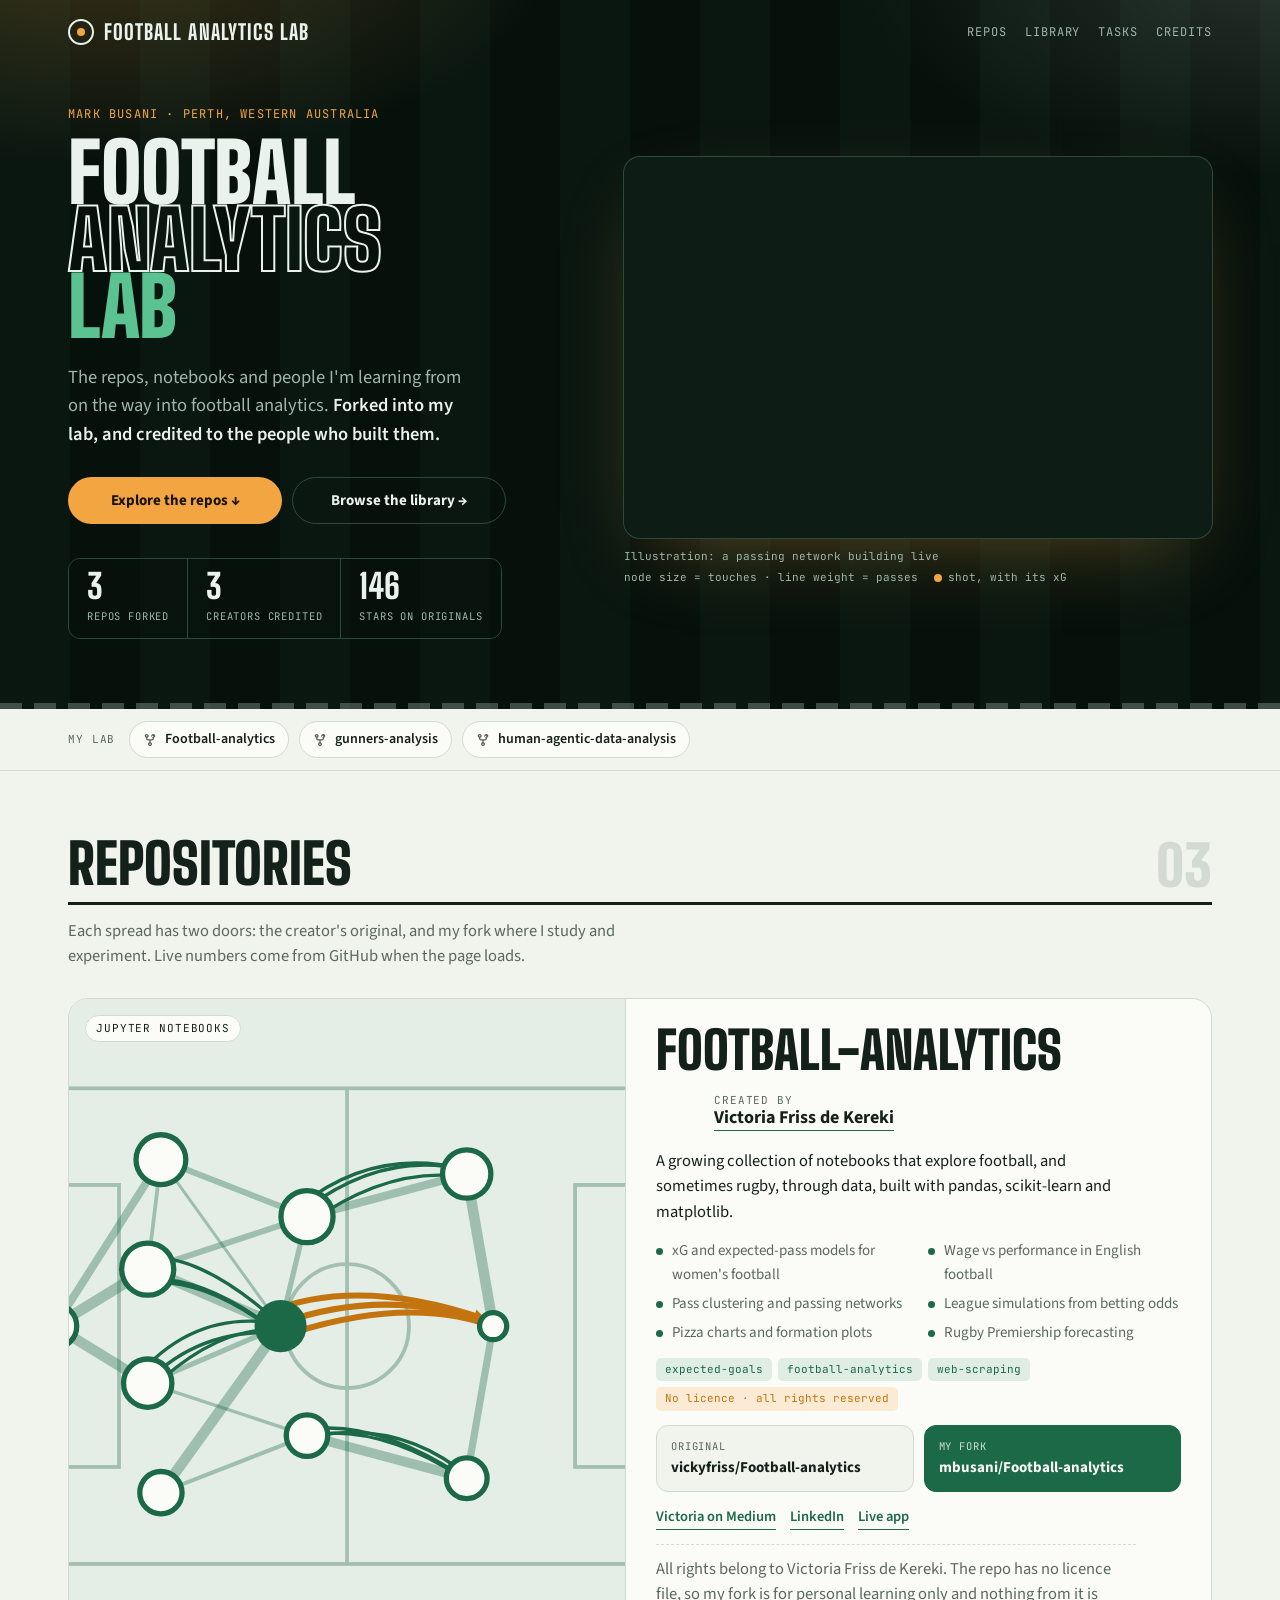
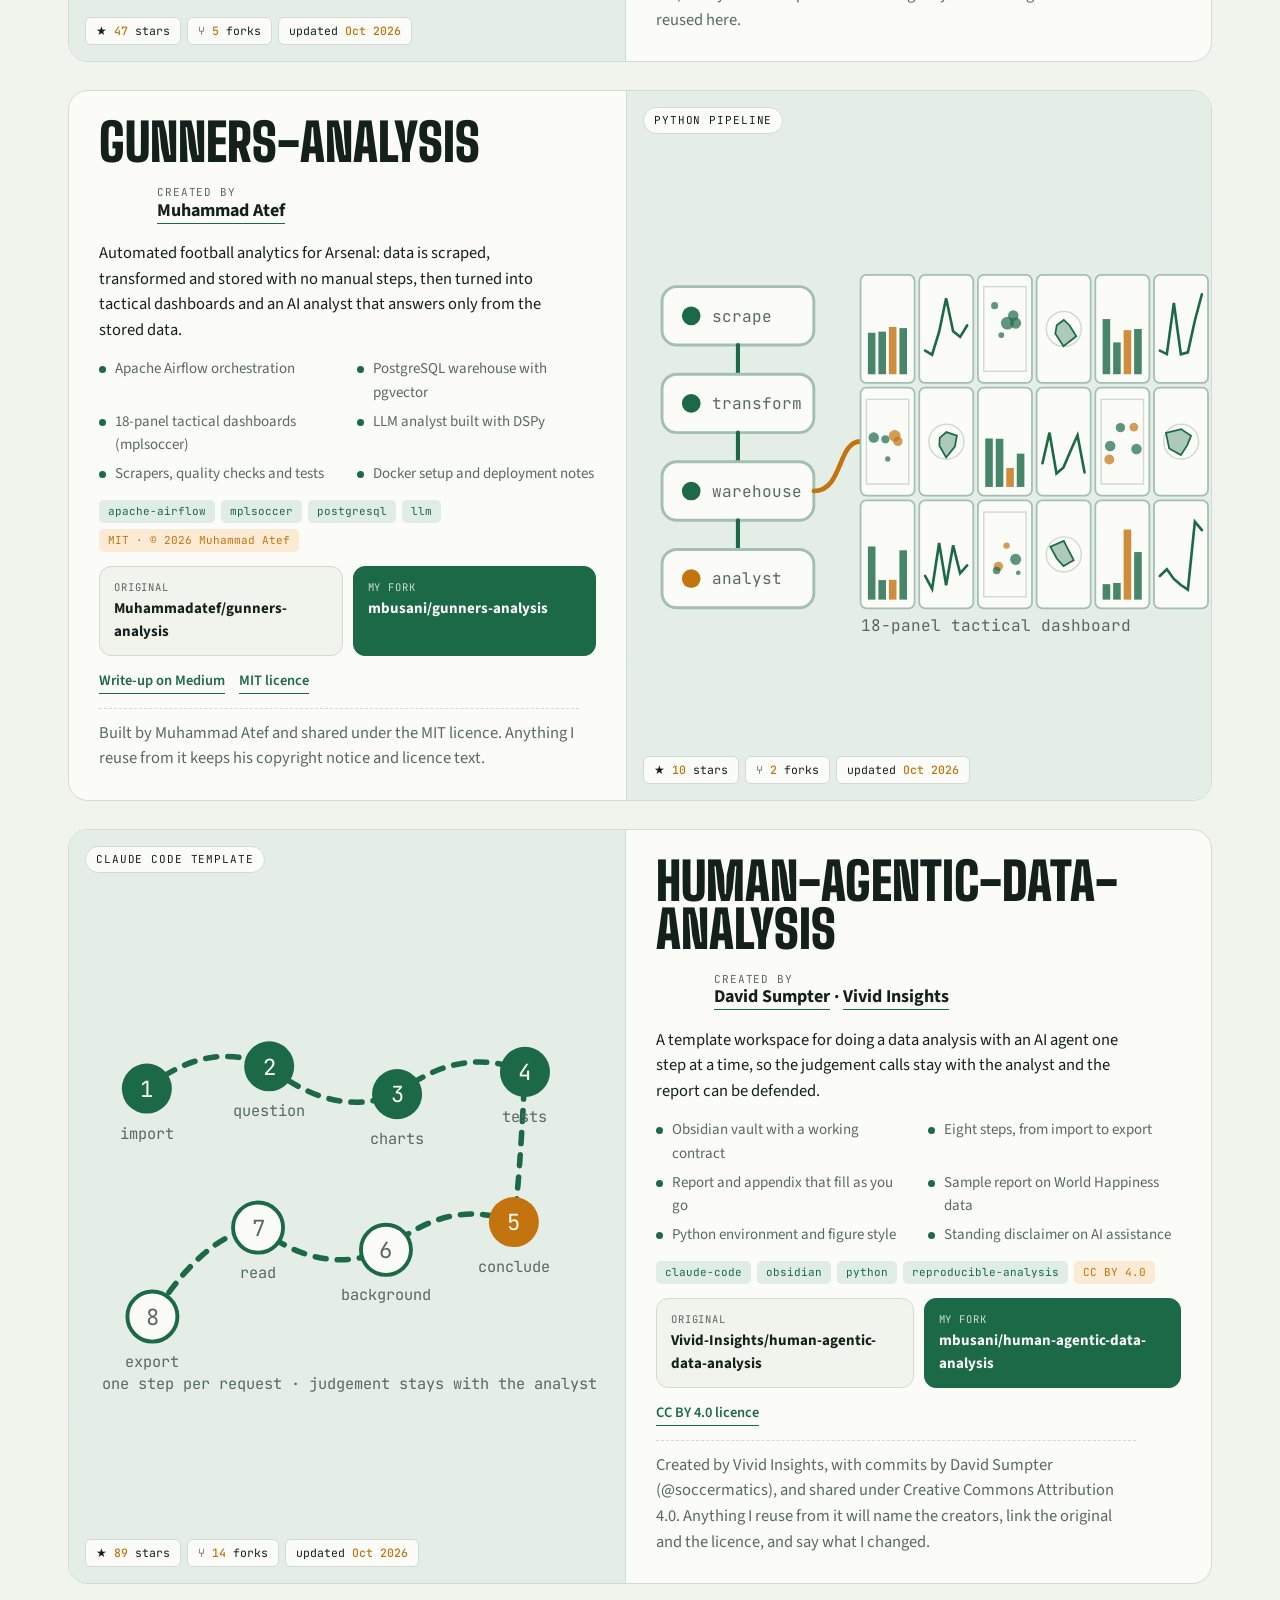
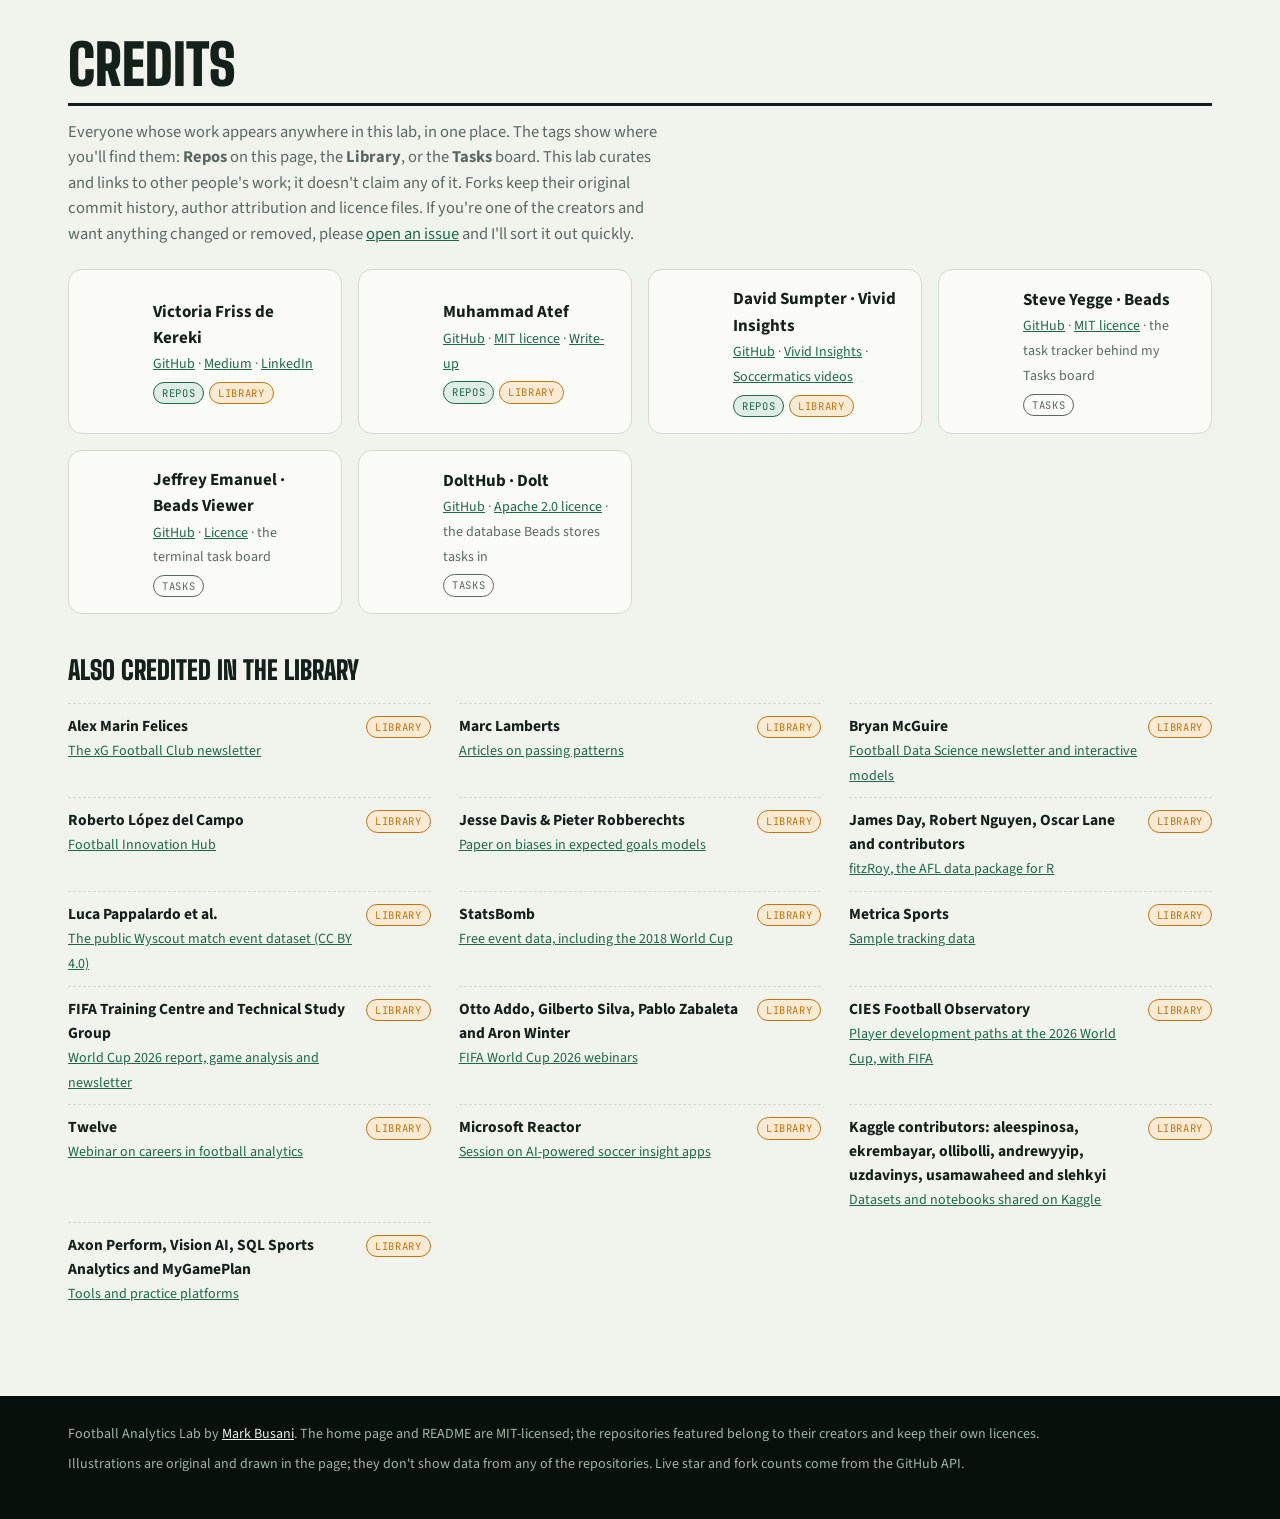
==== index.html @ 60e7c722 "Move all credits to one place on the home page, tagged by section The home page Credits section now " ====
<!doctype html>
<html lang="en">
<head>
<meta charset="utf-8">
<meta name="viewport" content="width=device-width, initial-scale=1, viewport-fit=cover">
<title>Football Analytics Lab</title>
<meta name="description" content="Mark Busani's football analytics lab: the repos, notebooks and people I'm learning from, forked into my lab and credited to their authors.">
<meta property="og:title" content="Football Analytics Lab">
<meta property="og:description" content="The repos, notebooks and people I'm learning from on the way into football analytics, credited to their authors.">
<link rel="preconnect" href="https://fonts.googleapis.com">
<link rel="preconnect" href="https://fonts.gstatic.com" crossorigin>
<link rel="stylesheet" href="https://fonts.googleapis.com/css2?family=Big+Shoulders+Display:wght@600;800;900&family=Source+Sans+3:wght@400;500;600;700&family=JetBrains+Mono:wght@400;500&display=swap">
<style>
/* Layout: a night match. A floodlit hero band holds the live passing network; below it,
   the match programme: a quick-link "dugout" bar to my forks, then one feature spread per repo
   with the creator credited beside two equal doors (original / my fork), live GitHub numbers on each. */
:root{
  --bg:#f1f3ed; --surface:#fbfcf8; --fg:#14201a; --muted:#59695f; --line:#d2dad3;
  --turf:#1c6948; --turf-soft:#e0ede5; --amber:#c4740f; --amber-soft:#fbebd4;
  --pitch:#e4eee6; --pline:#a3bfaf;
  /* hero band is always a night match, in both themes */
  --night:#07110c; --night-2:#0d1d15; --chalk:#e9f2ec; --chalk-dim:#9fb6a8; --flood:#f2a541; --grass:#5bc391; --nline:#2c4a3b;
  --display:"Big Shoulders Display","Arial Narrow","Roboto Condensed",Impact,sans-serif;
  --body:"Source Sans 3","Segoe UI",system-ui,sans-serif;
  --mono:"JetBrains Mono",ui-monospace,Menlo,Consolas,monospace;
  color-scheme:light;
}
@media (prefers-color-scheme: dark){:root{
  --bg:#0c130f; --surface:#131c17; --fg:#e2eae4; --muted:#93a399; --line:#25312a;
  --turf:#5bc391; --turf-soft:#17281e; --amber:#f2a541; --amber-soft:#30251a;
  --pitch:#11201a; --pline:#2f4b3d; color-scheme:dark}}
*{box-sizing:border-box}
html,body{margin:0}
html{scroll-behavior:smooth}
body{background:var(--bg);color:var(--fg);font-family:var(--body);font-size:16px;line-height:1.55}
.wrap{max-width:1180px;margin:0 auto;padding-left:max(18px,env(safe-area-inset-left,0px));padding-right:max(18px,env(safe-area-inset-right,0px))}
a{color:var(--turf)}
:focus-visible{outline:2px solid var(--amber);outline-offset:3px}
.eyebrow{font-family:var(--mono);font-size:12px;letter-spacing:.1em;text-transform:uppercase}

/* ---------- Night hero ---------- */
.hero{position:relative;background:var(--night);color:var(--chalk);overflow:hidden;padding-top:env(safe-area-inset-top,0px)}
.hero::before{content:"";position:absolute;inset:0;pointer-events:none;
  background:
    radial-gradient(60% 55% at 8% -10%, rgba(242,165,65,.22), transparent 60%),
    radial-gradient(55% 50% at 100% -5%, rgba(233,242,236,.14), transparent 60%),
    repeating-linear-gradient(90deg, rgba(91,195,145,.035) 0 70px, transparent 70px 140px);}
nav.top{position:relative;z-index:2}
nav.top .wrap{display:flex;align-items:center;gap:18px;padding-block:16px;flex-wrap:wrap}
.brand{display:flex;align-items:center;gap:10px;font-family:var(--display);font-weight:800;font-size:21px;letter-spacing:.05em;text-transform:uppercase;color:var(--chalk);text-decoration:none}
.brand i{width:26px;height:26px;border-radius:50%;border:2px solid var(--chalk);position:relative;display:inline-block}
.brand i::after{content:"";position:absolute;inset:7px;border-radius:50%;background:var(--flood)}
nav.top .sp{flex:1}
nav.top a.lnk{font-family:var(--mono);font-size:12px;color:var(--chalk-dim);text-decoration:none;text-transform:uppercase;letter-spacing:.08em}
nav.top a.lnk:hover{color:var(--chalk)}
.hero-grid{position:relative;z-index:1;display:grid;grid-template-columns:minmax(0,1fr) minmax(0,1.15fr);gap:44px;align-items:center;padding-block:40px 64px}
.hero .eyebrow{color:var(--flood)}
h1{font-family:var(--display);font-weight:900;font-size:clamp(48px,6.4vw,96px);line-height:.82;margin:16px 0 22px;text-transform:uppercase;letter-spacing:-.005em}
h1 .l2{display:block;-webkit-text-stroke:2px var(--chalk);color:transparent}
h1 .l3{display:block;color:var(--grass)}
.lede{max-width:46ch;color:var(--chalk-dim);margin:0;font-size:18.5px}
.lede b{color:var(--chalk);font-weight:600}
.lede{display:grid}.lede>span{grid-area:1/1}.lede .sizer{visibility:hidden}
.cta a{width:214px;justify-content:center}
.cta{display:flex;flex-wrap:wrap;gap:10px;margin-top:28px}
.cta a{display:inline-flex;align-items:center;gap:8px;font-weight:700;font-size:15px;padding:11px 18px;border-radius:999px;text-decoration:none}
.cta .go{background:var(--flood);color:#1a1205}
.cta .go:hover{filter:brightness(1.08)}
.cta .gh{border:1.5px solid var(--nline);color:var(--chalk)}
.cta .gh:hover{border-color:var(--chalk)}
.scoreboard{display:flex;gap:0;margin-top:34px;border:1px solid var(--nline);border-radius:12px;overflow:hidden;width:fit-content;max-width:100%}
.scoreboard div{padding:10px 18px;border-right:1px solid var(--nline);background:rgba(7,17,12,.6)}
.scoreboard div:last-child{border-right:0}
.scoreboard b{display:block;font-family:var(--display);font-weight:800;font-size:34px;line-height:1;color:var(--chalk);font-variant-numeric:tabular-nums}
.scoreboard span{font-family:var(--mono);font-size:10.5px;text-transform:uppercase;letter-spacing:.08em;color:var(--chalk-dim)}
figure.net{margin:0;min-width:0;position:relative}
figure.net canvas{display:block;width:100%;aspect-ratio:105/68;border-radius:16px;background:var(--night-2);box-shadow:0 0 0 1px var(--nline),0 30px 80px -30px rgba(242,165,65,.35)}
figure.net figcaption{font-family:var(--mono);font-size:11px;color:var(--chalk-dim);margin-top:10px;display:flex;flex-wrap:wrap;gap:4px 16px}
figure.net figcaption i{display:inline-block;width:8px;height:8px;border-radius:50%;background:var(--flood);margin-right:6px;vertical-align:middle}
.touchline{height:6px;background:repeating-linear-gradient(90deg,var(--chalk) 0 22px,transparent 22px 34px);opacity:.25}

/* ---------- Dugout: quick links to my forks ---------- */
.dugout{position:sticky;top:0;z-index:5;background:var(--bg);border-bottom:1px solid var(--line)}
.dugout .wrap{display:flex;align-items:center;gap:10px;padding-block:12px;overflow-x:auto;scrollbar-width:thin}
.dugout .lbl{font-family:var(--mono);font-size:11px;text-transform:uppercase;letter-spacing:.08em;color:var(--muted);flex:none;margin-right:4px}
.dugout a{flex:none;display:inline-flex;align-items:center;gap:8px;padding:7px 13px;border:1px solid var(--line);border-radius:999px;background:var(--surface);color:var(--fg);text-decoration:none;font-weight:600;font-size:14px}
.dugout a:hover{border-color:var(--turf)}
.dugout a svg{width:14px;height:14px;fill:currentColor;opacity:.7}

/* ---------- Sections ---------- */
main .wrap{padding-block:12px 80px}
section{margin-top:56px}
.sec-head{display:flex;align-items:flex-end;gap:16px;padding-bottom:12px;border-bottom:3px solid var(--fg)}
.sec-head h2{font-family:var(--display);font-weight:900;font-size:clamp(36px,5vw,56px);line-height:.9;text-transform:uppercase;margin:0}
.sec-head .count{margin-left:auto;font-family:var(--display);font-weight:900;font-size:56px;line-height:.85;color:var(--line)}
.sec-note{color:var(--muted);margin:14px 0 0;max-width:74ch;font-size:16.5px}

/* ---------- Repo spreads ---------- */
.spread{display:grid;grid-template-columns:minmax(0,1fr) minmax(0,1.05fr);margin-top:28px;background:var(--surface);border:1px solid var(--line);border-radius:20px;overflow:hidden;transition:transform .3s ease, box-shadow .3s ease}
.spread:hover{transform:translateY(-3px);box-shadow:0 24px 50px -30px rgba(20,32,26,.45)}
.spread.flip .art{order:2;border-right:0;border-left:1px solid var(--line)}
.art{position:relative;background:var(--pitch);border-right:1px solid var(--line);min-height:380px;overflow:hidden}
.art svg{position:absolute;left:0;right:0;top:44px;bottom:52px;width:100%;height:calc(100% - 96px)}
.art .kicker{position:absolute;left:16px;top:16px;font-family:var(--mono);font-size:11px;text-transform:uppercase;letter-spacing:.08em;background:var(--surface);border:1px solid var(--line);padding:4px 10px;border-radius:999px}
.art .live{position:absolute;left:16px;right:16px;bottom:16px;display:flex;flex-wrap:wrap;gap:6px}
.art .live span{font-family:var(--mono);font-size:11.5px;background:var(--surface);border:1px solid var(--line);padding:4px 10px;border-radius:6px;font-variant-numeric:tabular-nums}
.art .live b{color:var(--amber);font-weight:500}
.copy{padding:28px 30px 28px;display:flex;flex-direction:column;gap:14px;min-width:0}
.copy h3{font-family:var(--display);font-weight:900;font-size:clamp(34px,4.4vw,52px);line-height:.92;text-transform:uppercase;margin:0;overflow-wrap:anywhere}
.credit{display:flex;align-items:center;gap:12px}
.credit img{width:46px;height:46px;border-radius:50%;border:2px solid var(--turf);background:var(--pitch);flex:none}
.credit .who{line-height:1.25;min-width:0}
.credit .who small{display:block;font-family:var(--mono);font-size:11px;text-transform:uppercase;letter-spacing:.08em;color:var(--muted)}
.credit .who b{font-size:18px}
.credit .who a{color:var(--fg);text-decoration:none;border-bottom:1.5px solid var(--turf)}
.copy p{margin:0;max-width:60ch;font-size:16.5px}
.inside{margin:0;padding:0;list-style:none;display:grid;grid-template-columns:repeat(auto-fill,minmax(210px,1fr));gap:6px 18px;font-size:15px;color:var(--muted)}
.inside li{padding-left:16px;position:relative}
.inside li::before{content:"";position:absolute;left:0;top:.6em;width:7px;height:7px;border-radius:50%;background:var(--turf)}
.tags{display:flex;flex-wrap:wrap;gap:6px}
.tag{font-family:var(--mono);font-size:11px;padding:3px 9px;border-radius:5px;background:var(--turf-soft);color:var(--turf)}
.tag.lic{background:var(--amber-soft);color:var(--amber)}
.doors{display:grid;grid-template-columns:1fr 1fr;gap:10px;margin-top:auto}
.door{display:flex;flex-direction:column;gap:2px;padding:12px 14px;border-radius:12px;border:1.5px solid var(--line);text-decoration:none;color:var(--fg);background:var(--bg);min-width:0}
.door small{font-family:var(--mono);font-size:10.5px;text-transform:uppercase;letter-spacing:.08em;color:var(--muted)}
.door b{font-size:15px;overflow-wrap:anywhere}
.door:hover{border-color:var(--turf)}
.door.mine{background:var(--turf);border-color:var(--turf);color:var(--surface)}
.door.mine small{color:var(--surface);opacity:.8}
.door.mine:hover{filter:brightness(1.07)}
.more{display:flex;flex-wrap:wrap;gap:14px;font-size:14.5px;font-weight:600}
.more a{text-decoration:none;border-bottom:1.5px solid currentColor}
.fine{font-size:13.5px;color:var(--muted);border-top:1px dashed var(--line);padding-top:12px;margin:0}

/* ---------- Credits + next ---------- */
.people{display:grid;grid-template-columns:repeat(auto-fit,minmax(260px,1fr));gap:16px;margin-top:22px}
.person{display:flex;gap:14px;align-items:center;padding:16px 18px;border:1px solid var(--line);border-radius:14px;background:var(--surface)}
.person img{width:52px;height:52px;border-radius:50%;background:var(--pitch);flex:none}
.person b{display:block;font-size:17px}
.person span{font-size:14px;color:var(--muted)}
.stags{display:flex;flex-wrap:wrap;gap:5px;margin-top:6px}
.stag{font-family:var(--mono);font-size:10.5px;text-transform:uppercase;letter-spacing:.06em;padding:2px 8px;border-radius:999px;border:1px solid var(--turf);color:var(--turf);text-decoration:none;background:var(--turf-soft)}
.stag.lib{border-color:var(--amber);color:var(--amber);background:var(--amber-soft)}
.stag.tsk{border-color:var(--muted);color:var(--muted);background:transparent}
.stag:hover{filter:brightness(1.1)}
.sub-h{font-family:var(--display);font-weight:900;font-size:26px;text-transform:uppercase;margin:36px 0 4px}
.clist{list-style:none;margin:12px 0 0;padding:0;display:grid;grid-template-columns:repeat(auto-fill,minmax(330px,1fr));gap:0 28px}
.clist li{display:flex;align-items:baseline;gap:10px;padding:10px 0;border-top:1px dashed var(--line);min-width:0}
.clist .who{flex:1;min-width:0}
.clist b{display:block;font-size:15.5px}
.clist span{font-size:14px;color:var(--muted)}
.clist .stag{flex:none}
.next{display:grid;grid-template-columns:repeat(auto-fit,minmax(240px,1fr));gap:16px;margin-top:22px}
.next div{border:1.5px dashed var(--line);border-radius:14px;padding:18px 20px}
.next b{font-family:var(--display);font-weight:900;font-size:26px;text-transform:uppercase;display:block;margin-bottom:4px}
.next span{color:var(--muted);font-size:15.5px}
footer{background:var(--night);color:var(--chalk-dim);font-size:14px}
footer .wrap{padding-block:28px calc(44px + env(safe-area-inset-bottom,0px));display:flex;flex-direction:column;gap:8px}
footer a{color:var(--chalk)}

/* ---------- illustration classes ---------- */
.pf{fill:var(--pitch)} .pl{fill:none;stroke:var(--pline);stroke-width:1}
.mk{fill:var(--turf)} .hi{fill:var(--amber)} .sf{fill:var(--surface)} .ln{fill:none;stroke:var(--line)}
.ed{fill:none;stroke:var(--turf);stroke-linecap:round} .eh{fill:none;stroke:var(--amber);stroke-linecap:round}
.nd{fill:var(--surface);stroke:var(--turf);stroke-width:1.4} .tx{fill:var(--muted);font-family:var(--mono);font-size:5.5px}

@media (max-width:900px){
  .hero-grid{grid-template-columns:1fr;gap:30px;padding-block:24px 44px}
  .spread,.spread.flip{grid-template-columns:1fr}
  .spread.flip .art{order:0;border-left:0}
  .art{min-height:250px;border-right:0;border-bottom:1px solid var(--line)}
  .spread.flip .art{border-bottom:1px solid var(--line)}
}
@media (max-width:480px){.doors{grid-template-columns:1fr}.copy{padding:22px 18px}.scoreboard div{padding:8px 12px}.scoreboard b{font-size:28px}h1 .l2{-webkit-text-stroke:1.5px var(--chalk)}}
@media (prefers-reduced-motion:reduce){html{scroll-behavior:auto}.spread{transition:none}.spread:hover{transform:none}}
</style>
</head>
<body>

<header class="hero">
  <nav class="top"><div class="wrap">
    <a class="brand" href="./"><i aria-hidden="true"></i>Football Analytics Lab</a><span class="sp"></span>
    <a class="lnk" href="#repos">Repos</a>
    <a class="lnk" href="library/">Library</a>
    <a class="lnk" href="tasks/">Tasks</a>
    <a class="lnk" href="#credits">Credits</a>
  </div></nav>
  <div class="wrap hero-grid">
    <div>
      <div class="eyebrow">Mark Busani · Perth, Western Australia</div>
      <h1>Football<span class="l2">Analytics</span><span class="l3">Lab</span></h1>
      <p class="lede"><span>The repos, notebooks and people I'm learning from on the way into football analytics. <b>Forked into my lab, and credited to the people who built them.</b></span><span class="sizer" aria-hidden="true">The reports, papers and tools I'm learning from on the way into football analytics. <b>Shelved in one place, and credited to the people who made them.</b></span><span class="sizer" aria-hidden="true">The jobs I'm working through on the way into football analytics. <b>Tracked with Beads, and read live from my lab on GitHub.</b></span></p>
      <div class="cta">
        <a class="go" href="#repos">Explore the repos ↓</a>
        <a class="gh" href="library/">Browse the library →</a>
      </div>
      <div class="scoreboard" aria-label="Lab at a glance">
        <div><b>3</b><span>repos forked</span></div>
        <div><b>3</b><span>creators credited</span></div>
        <div><b id="stars-total">146</b><span>stars on originals</span></div>
      </div>
    </div>
    <figure class="net">
      <canvas id="hero" role="img" aria-label="Animated illustration of a passing network building on a football pitch at night"></canvas>
      <figcaption><span>Illustration: a passing network building live</span><span>node size = touches · line weight = passes</span><span><i></i>shot, with its xG</span></figcaption>
    </figure>
  </div>
  <div class="touchline" aria-hidden="true"></div>
</header>

<nav class="dugout" aria-label="My forks"><div class="wrap">
  <span class="lbl">My lab</span>
  <a href="https://github.com/mbusani/Football-analytics"><svg viewBox="0 0 16 16" aria-hidden="true"><path d="M5 3.25a.75.75 0 1 1-1.5 0 .75.75 0 0 1 1.5 0Zm0 2.122a2.25 2.25 0 1 0-1.5 0v.878A2.25 2.25 0 0 0 5.75 8.5h1.5v2.128a2.251 2.251 0 1 0 1.5 0V8.5h1.5a2.25 2.25 0 0 0 2.25-2.25v-.878a2.25 2.25 0 1 0-1.5 0v.878a.75.75 0 0 1-.75.75h-4.5A.75.75 0 0 1 5 6.25v-.878Zm3.75 7.378a.75.75 0 1 1-1.5 0 .75.75 0 0 1 1.5 0Zm3-8.75a.75.75 0 1 1-1.5 0 .75.75 0 0 1 1.5 0Z"/></svg>Football-analytics</a>
  <a href="https://github.com/mbusani/gunners-analysis"><svg viewBox="0 0 16 16" aria-hidden="true"><path d="M5 3.25a.75.75 0 1 1-1.5 0 .75.75 0 0 1 1.5 0Zm0 2.122a2.25 2.25 0 1 0-1.5 0v.878A2.25 2.25 0 0 0 5.75 8.5h1.5v2.128a2.251 2.251 0 1 0 1.5 0V8.5h1.5a2.25 2.25 0 0 0 2.25-2.25v-.878a2.25 2.25 0 1 0-1.5 0v.878a.75.75 0 0 1-.75.75h-4.5A.75.75 0 0 1 5 6.25v-.878Zm3.75 7.378a.75.75 0 1 1-1.5 0 .75.75 0 0 1 1.5 0Zm3-8.75a.75.75 0 1 1-1.5 0 .75.75 0 0 1 1.5 0Z"/></svg>gunners-analysis</a>
  <a href="https://github.com/mbusani/human-agentic-data-analysis"><svg viewBox="0 0 16 16" aria-hidden="true"><path d="M5 3.25a.75.75 0 1 1-1.5 0 .75.75 0 0 1 1.5 0Zm0 2.122a2.25 2.25 0 1 0-1.5 0v.878A2.25 2.25 0 0 0 5.75 8.5h1.5v2.128a2.251 2.251 0 1 0 1.5 0V8.5h1.5a2.25 2.25 0 0 0 2.25-2.25v-.878a2.25 2.25 0 1 0-1.5 0v.878a.75.75 0 0 1-.75.75h-4.5A.75.75 0 0 1 5 6.25v-.878Zm3.75 7.378a.75.75 0 1 1-1.5 0 .75.75 0 0 1 1.5 0Zm3-8.75a.75.75 0 1 1-1.5 0 .75.75 0 0 1 1.5 0Z"/></svg>human-agentic-data-analysis</a>
</div></nav>

<main><div class="wrap">
  <section id="repos">
    <div class="sec-head"><h2>Repositories</h2><span class="count">03</span></div>
    <p class="sec-note">Each spread has two doors: the creator's original, and my fork where I study and experiment. Live numbers come from GitHub when the page loads.</p>

    <article class="spread" data-orig="vickyfriss/Football-analytics" data-fork="mbusani/Football-analytics">
      <div class="art"><svg id="art-vf" viewBox="0 0 200 150" preserveAspectRatio="xMidYMid slice" role="img" aria-label="Illustration of a passing network with clustered passes"></svg>
        <span class="kicker">Jupyter notebooks</span>
        <div class="live"><span>★ <b data-k="stars">47</b> stars</span><span>⑂ <b data-k="forks">5</b> forks</span><span>updated <b data-k="updated">Oct 2026</b></span></div>
      </div>
      <div class="copy">
        <h3>Football-analytics</h3>
        <div class="credit"><img src="https://avatars.githubusercontent.com/vickyfriss?size=96" alt="" loading="lazy" onerror="this.style.visibility='hidden'"><div class="who"><small>Created by</small><b><a href="https://github.com/vickyfriss">Victoria Friss de Kereki</a></b></div></div>
        <p>A growing collection of notebooks that explore football, and sometimes rugby, through data, built with pandas, scikit-learn and matplotlib.</p>
        <ul class="inside">
          <li>xG and expected-pass models for women's football</li>
          <li>Wage vs performance in English football</li>
          <li>Pass clustering and passing networks</li>
          <li>League simulations from betting odds</li>
          <li>Pizza charts and formation plots</li>
          <li>Rugby Premiership forecasting</li>
        </ul>
        <div class="tags"><span class="tag">expected-goals</span><span class="tag">football-analytics</span><span class="tag">web-scraping</span><span class="tag lic">No licence · all rights reserved</span></div>
        <div class="doors">
          <a class="door" href="https://github.com/vickyfriss/Football-analytics"><small>Original</small><b>vickyfriss/Football-analytics</b></a>
          <a class="door mine" href="https://github.com/mbusani/Football-analytics"><small>My fork</small><b>mbusani/Football-analytics</b></a>
        </div>
        <div class="more"><a href="https://medium.com/@vickyfrissdekereki">Victoria on Medium</a><a href="https://www.linkedin.com/in/victoria-friss-de-kereki/">LinkedIn</a><a href="https://football-league-simulator.streamlit.app/">Live app</a></div>
        <p class="fine">All rights belong to Victoria Friss de Kereki. The repo has no licence file, so my fork is for personal learning only and nothing from it is reused here.</p>
      </div>
    </article>

    <article class="spread flip" data-orig="Muhammadatef/gunners-analysis" data-fork="mbusani/gunners-analysis">
      <div class="art"><svg id="art-ga" viewBox="0 0 200 150" preserveAspectRatio="xMidYMid meet" role="img" aria-label="Illustration of a pipeline feeding an 18-panel dashboard"></svg>
        <span class="kicker">Python pipeline</span>
        <div class="live"><span>★ <b data-k="stars">10</b> stars</span><span>⑂ <b data-k="forks">2</b> forks</span><span>updated <b data-k="updated">Oct 2026</b></span></div>
      </div>
      <div class="copy">
        <h3>gunners-analysis</h3>
        <div class="credit"><img src="https://avatars.githubusercontent.com/Muhammadatef?size=96" alt="" loading="lazy" onerror="this.style.visibility='hidden'"><div class="who"><small>Created by</small><b><a href="https://github.com/Muhammadatef">Muhammad Atef</a></b></div></div>
        <p>Automated football analytics for Arsenal: data is scraped, transformed and stored with no manual steps, then turned into tactical dashboards and an AI analyst that answers only from the stored data.</p>
        <ul class="inside">
          <li>Apache Airflow orchestration</li>
          <li>PostgreSQL warehouse with pgvector</li>
          <li>18-panel tactical dashboards (mplsoccer)</li>
          <li>LLM analyst built with DSPy</li>
          <li>Scrapers, quality checks and tests</li>
          <li>Docker setup and deployment notes</li>
        </ul>
        <div class="tags"><span class="tag">apache-airflow</span><span class="tag">mplsoccer</span><span class="tag">postgresql</span><span class="tag">llm</span><span class="tag lic">MIT · © 2026 Muhammad Atef</span></div>
        <div class="doors">
          <a class="door" href="https://github.com/Muhammadatef/gunners-analysis"><small>Original</small><b>Muhammadatef/gunners-analysis</b></a>
          <a class="door mine" href="https://github.com/mbusani/gunners-analysis"><small>My fork</small><b>mbusani/gunners-analysis</b></a>
        </div>
        <div class="more"><a href="https://medium.com/@muhamedfahmy7474/how-i-built-a-football-analytics-platform-that-runs-itself-and-an-ai-analyst-that-cannot-make-up-5a26fa00b93f">Write-up on Medium</a><a href="https://github.com/Muhammadatef/gunners-analysis/blob/main/LICENSE">MIT licence</a></div>
        <p class="fine">Built by Muhammad Atef and shared under the MIT licence. Anything I reuse from it keeps his copyright notice and licence text.</p>
      </div>
    </article>

    <article class="spread" data-orig="Vivid-Insights/human-agentic-data-analysis" data-fork="mbusani/human-agentic-data-analysis">
      <div class="art"><svg id="art-ha" viewBox="0 0 200 150" preserveAspectRatio="xMidYMid meet" role="img" aria-label="Illustration of an eight-step analysis path"></svg>
        <span class="kicker">Claude Code template</span>
        <div class="live"><span>★ <b data-k="stars">89</b> stars</span><span>⑂ <b data-k="forks">14</b> forks</span><span>updated <b data-k="updated">Oct 2026</b></span></div>
      </div>
      <div class="copy">
        <h3>human-agentic-data-analysis</h3>
        <div class="credit"><img src="https://avatars.githubusercontent.com/soccermatics?size=96" alt="" loading="lazy" onerror="this.style.visibility='hidden'"><div class="who"><small>Created by</small><b><a href="https://github.com/soccermatics">David Sumpter</a> · <a href="https://github.com/Vivid-Insights">Vivid Insights</a></b></div></div>
        <p>A template workspace for doing a data analysis with an AI agent one step at a time, so the judgement calls stay with the analyst and the report can be defended.</p>
        <ul class="inside">
          <li>Obsidian vault with a working contract</li>
          <li>Eight steps, from import to export</li>
          <li>Report and appendix that fill as you go</li>
          <li>Sample report on World Happiness data</li>
          <li>Python environment and figure style</li>
          <li>Standing disclaimer on AI assistance</li>
        </ul>
        <div class="tags"><span class="tag">claude-code</span><span class="tag">obsidian</span><span class="tag">python</span><span class="tag">reproducible-analysis</span><span class="tag lic">CC BY 4.0</span></div>
        <div class="doors">
          <a class="door" href="https://github.com/Vivid-Insights/human-agentic-data-analysis"><small>Original</small><b>Vivid-Insights/human-agentic-data-analysis</b></a>
          <a class="door mine" href="https://github.com/mbusani/human-agentic-data-analysis"><small>My fork</small><b>mbusani/human-agentic-data-analysis</b></a>
        </div>
        <div class="more"><a href="https://creativecommons.org/licenses/by/4.0/">CC BY 4.0 licence</a></div>
        <p class="fine">Created by Vivid Insights, with commits by David Sumpter (@soccermatics), and shared under Creative Commons Attribution 4.0. Anything I reuse from it will name the creators, link the original and the licence, and say what I changed.</p>
      </div>
    </article>
  </section>

  <section id="credits">
    <div class="sec-head"><h2>Credits</h2></div>
    <p class="sec-note">Everyone whose work appears anywhere in this lab, in one place. The tags show where you'll find them: <b>Repos</b> on this page, the <b>Library</b>, or the <b>Tasks</b> board. This lab curates and links to other people's work; it doesn't claim any of it. Forks keep their original commit history, author attribution and licence files. If you're one of the creators and want anything changed or removed, please <a href="https://github.com/mbusani/football-analytics-lab/issues">open an issue</a> and I'll sort it out quickly.</p>
    <div class="people">
      <div class="person"><img src="https://avatars.githubusercontent.com/vickyfriss?size=104" alt="" loading="lazy" onerror="this.style.visibility='hidden'"><div><b>Victoria Friss de Kereki</b><span><a href="https://github.com/vickyfriss">GitHub</a> · <a href="https://medium.com/@vickyfrissdekereki">Medium</a> · <a href="https://www.linkedin.com/in/victoria-friss-de-kereki/">LinkedIn</a></span><div class="stags"><a class="stag" href="#repos">Repos</a><a class="stag lib" href="library/">Library</a></div></div></div>
      <div class="person"><img src="https://avatars.githubusercontent.com/Muhammadatef?size=104" alt="" loading="lazy" onerror="this.style.visibility='hidden'"><div><b>Muhammad Atef</b><span><a href="https://github.com/Muhammadatef">GitHub</a> · <a href="https://github.com/Muhammadatef/gunners-analysis/blob/main/LICENSE">MIT licence</a> · <a href="https://medium.com/@muhamedfahmy7474/how-i-built-a-football-analytics-platform-that-runs-itself-and-an-ai-analyst-that-cannot-make-up-5a26fa00b93f">Write-up</a></span><div class="stags"><a class="stag" href="#repos">Repos</a><a class="stag lib" href="library/">Library</a></div></div></div>
      <div class="person"><img src="https://avatars.githubusercontent.com/soccermatics?size=104" alt="" loading="lazy" onerror="this.style.visibility='hidden'"><div><b>David Sumpter · Vivid Insights</b><span><a href="https://github.com/soccermatics">GitHub</a> · <a href="https://github.com/Vivid-Insights">Vivid Insights</a> · <a href="https://www.youtube.com/playlist?list=PL1l4FWuN4OlHwrnVJDoKutg6VCcPhdJiq">Soccermatics videos</a></span><div class="stags"><a class="stag" href="#repos">Repos</a><a class="stag lib" href="library/">Library</a></div></div></div>
      <div class="person"><img src="https://avatars.githubusercontent.com/steveyegge?size=104" alt="" loading="lazy" onerror="this.style.visibility='hidden'"><div><b>Steve Yegge · Beads</b><span><a href="https://github.com/steveyegge/beads">GitHub</a> · <a href="https://github.com/steveyegge/beads/blob/main/LICENSE">MIT licence</a> · the task tracker behind my Tasks board</span><div class="stags"><a class="stag tsk" href="tasks/">Tasks</a></div></div></div>
      <div class="person"><img src="https://avatars.githubusercontent.com/Dicklesworthstone?size=104" alt="" loading="lazy" onerror="this.style.visibility='hidden'"><div><b>Jeffrey Emanuel · Beads Viewer</b><span><a href="https://github.com/Dicklesworthstone/beads_viewer">GitHub</a> · <a href="https://github.com/Dicklesworthstone/beads_viewer/blob/main/LICENSE">Licence</a> · the terminal task board</span><div class="stags"><a class="stag tsk" href="tasks/">Tasks</a></div></div></div>
      <div class="person"><img src="https://avatars.githubusercontent.com/dolthub?size=104" alt="" loading="lazy" onerror="this.style.visibility='hidden'"><div><b>DoltHub · Dolt</b><span><a href="https://github.com/dolthub/dolt">GitHub</a> · <a href="https://github.com/dolthub/dolt/blob/main/LICENSE">Apache 2.0 licence</a> · the database Beads stores tasks in</span><div class="stags"><a class="stag tsk" href="tasks/">Tasks</a></div></div></div>
    </div>
    <h3 class="sub-h">Also credited in the library</h3>
    <ul class="clist">
      <li><div class="who"><b>Alex Marin Felices</b><span><a href="https://thexgfootballclub.substack.com">The xG Football Club newsletter</a></span></div><a class="stag lib" href="library/">Library</a></li>
      <li><div class="who"><b>Marc Lamberts</b><span><a href="https://medium.com/@marclamberts">Articles on passing patterns</a></span></div><a class="stag lib" href="library/">Library</a></li>
      <li><div class="who"><b>Bryan McGuire</b><span><a href="https://www.footballdatascience.co.uk">Football Data Science newsletter and interactive models</a></span></div><a class="stag lib" href="library/">Library</a></li>
      <li><div class="who"><b>Roberto López del Campo</b><span><a href="https://footballinnovationhub.com">Football Innovation Hub</a></span></div><a class="stag lib" href="library/">Library</a></li>
      <li><div class="who"><b>Jesse Davis & Pieter Robberechts</b><span><a href="https://arxiv.org/abs/2401.09940">Paper on biases in expected goals models</a></span></div><a class="stag lib" href="library/">Library</a></li>
      <li><div class="who"><b>James Day, Robert Nguyen, Oscar Lane and contributors</b><span><a href="https://jimmyday12.github.io/fitzRoy/">fitzRoy, the AFL data package for R</a></span></div><a class="stag lib" href="library/">Library</a></li>
      <li><div class="who"><b>Luca Pappalardo et al.</b><span><a href="https://pmc.ncbi.nlm.nih.gov/articles/PMC6817871">The public Wyscout match event dataset (CC BY 4.0)</a></span></div><a class="stag lib" href="library/">Library</a></li>
      <li><div class="who"><b>StatsBomb</b><span><a href="https://www.hudl.com/en_gb/products/statsbomb">Free event data, including the 2018 World Cup</a></span></div><a class="stag lib" href="library/">Library</a></li>
      <li><div class="who"><b>Metrica Sports</b><span><a href="https://www.kaggle.com/datasets/ekrembayar/metrica-sports-football-tracking-data">Sample tracking data</a></span></div><a class="stag lib" href="library/">Library</a></li>
      <li><div class="who"><b>FIFA Training Centre and Technical Study Group</b><span><a href="https://www.fifatrainingcentre.com/en/">World Cup 2026 report, game analysis and newsletter</a></span></div><a class="stag lib" href="library/">Library</a></li>
      <li><div class="who"><b>Otto Addo, Gilberto Silva, Pablo Zabaleta and Aron Winter</b><span><a href="https://www.fifatrainingcentre.com/en/fwc26-silva-addo-webinar.php">FIFA World Cup 2026 webinars</a></span></div><a class="stag lib" href="library/">Library</a></li>
      <li><div class="who"><b>CIES Football Observatory</b><span><a href="https://www.fifatrainingcentre.com/en/environment/resources/high-performance/the-development-paths-of-players-at-the-fifa-world-cup-2026.php">Player development paths at the 2026 World Cup, with FIFA</a></span></div><a class="stag lib" href="library/">Library</a></li>
      <li><div class="who"><b>Twelve</b><span><a href="https://twelve.football/webinar/starting-or-advancing-your-career-in-football-data">Webinar on careers in football analytics</a></span></div><a class="stag lib" href="library/">Library</a></li>
      <li><div class="who"><b>Microsoft Reactor</b><span><a href="https://www.youtube.com/watch?v=EQ187ohgCbo">Session on AI-powered soccer insight apps</a></span></div><a class="stag lib" href="library/">Library</a></li>
      <li><div class="who"><b>Kaggle contributors: aleespinosa, ekrembayar, ollibolli, andrewyyip, uzdavinys, usamawaheed and slehkyi</b><span><a href="https://www.kaggle.com/datasets?search=football">Datasets and notebooks shared on Kaggle</a></span></div><a class="stag lib" href="library/">Library</a></li>
      <li><div class="who"><b>Axon Perform, Vision AI, SQL Sports Analytics and MyGamePlan</b><span><a href="library/">Tools and practice platforms</a></span></div><a class="stag lib" href="library/">Library</a></li>
    </ul>
  </section>
</div></main>

<footer><div class="wrap">
  <span>Football Analytics Lab by <a href="https://github.com/mbusani">Mark Busani</a>. The home page and README are MIT-licensed; the repositories featured belong to their creators and keep their own licences.</span>
  <span>Illustrations are original and drawn in the page; they don't show data from any of the repositories. Live star and fork counts come from the GitHub API.</span>
</div></footer>

<script>
/* ---------- live GitHub numbers (falls back to the values in the page) ---------- */
(async function live(){
  const fmt=d=>new Date(d).toLocaleDateString("en-AU",{month:"short",year:"numeric"});
  let total=0, ok=0;
  for(const el of document.querySelectorAll(".spread")){
    try{
      const r=await fetch("https://api.github.com/repos/"+el.dataset.orig,{headers:{Accept:"application/vnd.github+json"}});
      if(!r.ok) continue;
      const j=await r.json();
      el.querySelector('[data-k="stars"]').textContent=j.stargazers_count;
      el.querySelector('[data-k="forks"]').textContent=j.forks_count;
      el.querySelector('[data-k="updated"]').textContent=fmt(j.pushed_at);
      total+=j.stargazers_count; ok++;
    }catch(e){}
  }
  if(ok===3) document.getElementById("stars-total").textContent=total;
})();

/* ---------- spread illustrations (original, schematic) ---------- */
const r1=n=>Math.round(n*10)/10;
function rng(seed){let a=seed>>>0;return()=>{a=a+0x6D2B79F5|0;let t=Math.imul(a^a>>>15,1|a);t=t+Math.imul(t^t>>>7,61|t)^t;return((t^t>>>14)>>>0)/4294967296}}
const F433=[[.06,.5],[.22,.15],[.2,.38],[.2,.62],[.22,.85],[.44,.27],[.4,.5],[.44,.73],[.68,.18],[.72,.5],[.68,.82]];
function pitch(W,H,m){const cx=W/2,cy=H/2,w=W-2*m,h=H-2*m,bd=w*.157,bh=h*.593,sd=w*.052,sh=h*.27;
  return `<rect class="pf" width="${W}" height="${H}"/><g class="pl"><rect x="${m}" y="${m}" width="${w}" height="${h}"/><line x1="${cx}" y1="${m}" x2="${cx}" y2="${H-m}"/><circle cx="${cx}" cy="${cy}" r="${r1(h*.13)}"/><rect x="${m}" y="${r1(cy-bh/2)}" width="${r1(bd)}" height="${r1(bh)}"/><rect x="${r1(W-m-bd)}" y="${r1(cy-bh/2)}" width="${r1(bd)}" height="${r1(bh)}"/><rect x="${m}" y="${r1(cy-sh/2)}" width="${r1(sd)}" height="${r1(sh)}"/><rect x="${r1(W-m-sd)}" y="${r1(cy-sh/2)}" width="${r1(sd)}" height="${r1(sh)}"/></g>`}
function arrow(x1,y1,qx,qy,x2,y2,cls,w){const a=Math.atan2(y2-qy,x2-qx),s=3.6;const p1=[x2-s*Math.cos(a-.5),y2-s*Math.sin(a-.5)],p2=[x2-s*Math.cos(a+.5),y2-s*Math.sin(a+.5)];
  return `<path class="${cls}" stroke-width="${w}" d="M${r1(x1)} ${r1(y1)} Q${r1(qx)} ${r1(qy)} ${r1(x2)} ${r1(y2)}"/><polygon class="${cls==="eh"?"hi":"mk"}" points="${r1(x2)},${r1(y2)} ${r1(p1[0])},${r1(p1[1])} ${r1(p2[0])},${r1(p2[1])}"/>`}
(function vf(){const W=200,H=150,m=12,R=rng(7);const P=F433.map(([u,v])=>[r1(m+u*(W-2*m)),r1(m+v*(H-2*m))]);let s=pitch(W,H,m);
  // pass clusters as fanned arrows
  [[6,9,"eh"],[5,8,"ed"],[7,10,"ed"],[2,6,"ed"],[3,6,"ed"]].forEach(([a,b,c],i)=>{for(let k=0;k<3;k++){const ox=(R()-.5)*8,oy=(R()-.5)*8;const [x1,y1]=P[a],[x2,y2]=P[b];s+=arrow(x1+ox,y1+oy,(x1+x2)/2+ox*2,(y1+y2)/2-10+oy,x2+ox*.5,y2+oy*.5,c,c==="eh"?1.6:.9)}});
  for(let i=0;i<11;i++)for(let j=i+1;j<11;j++){const d=Math.hypot(F433[i][0]-F433[j][0],(F433[i][1]-F433[j][1])*.66);if(d<.3&&R()<.7){const w=r1(.6+R()*2.4);s+=`<line class="ed" stroke-width="${w}" stroke-opacity=".35" x1="${P[i][0]}" y1="${P[i][1]}" x2="${P[j][0]}" y2="${P[j][1]}"/>`}}
  s+=P.map(([x,y],i)=>`<circle class="${i===6?"mk":"nd"}" cx="${x}" cy="${y}" r="${r1(3.6+R()*3.4)}"/>`).join("");
  document.getElementById("art-vf").innerHTML=s})();
(function ga(){const W=200,H=150;let s=`<rect class="pf" width="${W}" height="${H}"/>`;const R=rng(11);
  const stages=[["scrape",22],["transform",52],["warehouse",82],["analyst",112]];
  stages.forEach(([t,y],i)=>{s+=`<rect class="sf" x="12" y="${y}" width="52" height="20" rx="5" stroke="var(--pline)"/><circle class="${i===3?"hi":"mk"}" cx="22" cy="${y+10}" r="3.2"/><text class="tx" x="29" y="${y+12}">${t}</text>`;if(i<3)s+=`<line class="ed" stroke-width="1.4" x1="38" y1="${y+20}" x2="38" y2="${y+30}"/>`});
  s+=`<path class="eh" stroke-width="1.6" d="M64 92 C 74 92, 72 75, 80 75"/>`;
  // 18-panel dashboard: 6 x 3 mini panels
  const gx=80,gy=18,cw=18.5,ch=37,gap=1.6;
  for(let r=0;r<3;r++)for(let c=0;c<6;c++){const x=gx+c*(cw+gap),y=gy+r*(ch+gap);s+=`<rect class="sf" x="${r1(x)}" y="${r1(y)}" width="${cw}" height="${ch}" rx="2" stroke="var(--pline)" stroke-width=".6"/>`;
    const k=(r*6+c)%4;
    if(k===0){for(let b=0;b<4;b++){const h=4+R()*20;s+=`<rect class="${b===2?"hi":"mk"}" fill-opacity=".8" x="${r1(x+2.5+b*3.6)}" y="${r1(y+ch-3-h)}" width="2.6" height="${r1(h)}"/>`}}
    else if(k===1){let d=`M${r1(x+2)} ${r1(y+ch*.7)}`;for(let p=1;p<=6;p++)d+=` L${r1(x+2+p*2.4)} ${r1(y+6+R()*(ch-12))}`;s+=`<path class="ed" stroke-width=".9" d="${d}"/>`}
    else if(k===2){s+=`<rect class="ln" x="${r1(x+2)}" y="${r1(y+4)}" width="${cw-4}" height="${ch-8}" stroke-width=".5"/>`;for(let p=0;p<5;p++)s+=`<circle class="${R()<.25?"hi":"mk"}" fill-opacity=".7" cx="${r1(x+4+R()*(cw-8))}" cy="${r1(y+6+R()*(ch-12))}" r="${r1(.8+R()*1.6)}"/>`}
    else{const cx=x+cw/2,cy=y+ch/2,rr=6;s+=`<circle class="ln" cx="${r1(cx)}" cy="${r1(cy)}" r="${rr}" stroke-width=".5"/>`;let pts=[];for(let p=0;p<6;p++){const a=p/6*6.283-1.57,v=.35+R()*.65;pts.push(`${r1(cx+Math.cos(a)*rr*v)},${r1(cy+Math.sin(a)*rr*v)}`)}s+=`<polygon class="mk" fill-opacity=".35" stroke="var(--turf)" stroke-width=".6" points="${pts.join(" ")}"/>`}}
  s+=`<text class="tx" x="${gx}" y="140">18-panel tactical dashboard</text>`;
  document.getElementById("art-ga").innerHTML=s})();
(function ha(){const W=200,H=150;let s=`<rect class="pf" width="${W}" height="${H}"/>`;
  const labels=["import","question","charts","tests","conclude","background","read","export"];
  const pts=[[28,34],[72,26],[118,36],[164,28],[160,82],[114,92],[68,84],[30,116]];
  let d=`M${pts[0][0]} ${pts[0][1]}`;for(let i=1;i<pts.length;i++){const [x0,y0]=pts[i-1],[x,y]=pts[i];d+=` Q${(x0+x)/2} ${(y0+y)/2+(i%2?-14:14)} ${x} ${y}`}
  s+=`<path class="ed" stroke-width="2" stroke-dasharray="4 4" d="${d}"/>`;
  pts.forEach(([x,y],i)=>{const done=i<4,cur=i===4;s+=`<circle class="${cur?"hi":done?"mk":"nd"}" cx="${x}" cy="${y}" r="9"/><text x="${x}" y="${y+3}" text-anchor="middle" style="font-family:var(--mono);font-size:8px;fill:${done||cur?"var(--surface)":"var(--muted)"}">${i+1}</text><text class="tx" x="${x}" y="${y+18}" text-anchor="middle">${labels[i]}</text>`});
  s+=`<text class="tx" x="12" y="142">one step per request · judgement stays with the analyst</text>`;
  document.getElementById("art-ha").innerHTML=s})();

/* ---------- hero: passing network that builds itself, at night ---------- */
(function hero(){
  const cv=document.getElementById("hero");if(!cv||!cv.getContext)return;const ctx=cv.getContext("2d");
  const reduce=matchMedia("(prefers-reduced-motion: reduce)").matches;
  const NUM=[1,2,5,4,3,6,8,10,7,9,11];
  const nodes=F433.map(([u,v])=>({u,v,ph:Math.random()*6.28,touch:1}));
  const E=new Map();const key=(a,b)=>a<b?a+"-"+b:b+"-"+a;
  const nbr=nodes.map((n,i)=>nodes.map((m,j)=>j).filter(j=>j!==i&&Math.hypot(nodes[i].u-nodes[j].u,(nodes[i].v-nodes[j].v)*.66)<.32));
  let W=0,H=0,col={},frame=0,from=0,to=6,t=0,shot=null,popup=null;const trail=[];
  function readCols(){const cs=getComputedStyle(document.documentElement);col={bg:cs.getPropertyValue("--night-2").trim(),line:cs.getPropertyValue("--nline").trim(),grass:cs.getPropertyValue("--grass").trim(),flood:cs.getPropertyValue("--flood").trim(),chalk:cs.getPropertyValue("--chalk").trim(),night:cs.getPropertyValue("--night").trim()}}
  function size(){const dpr=Math.min(2,window.devicePixelRatio||1);W=cv.clientWidth;H=cv.clientHeight;if(!W||!H)return;cv.width=Math.round(W*dpr);cv.height=Math.round(H*dpr);ctx.setTransform(dpr,0,0,dpr,0,0)}
  const M=()=>Math.max(12,W*.045);
  function pos(i,time){const n=nodes[i],m=M(),j=reduce?0:1;return[m+n.u*(W-2*m)+Math.sin(time*.0011+n.ph)*2.5*j,m+n.v*(H-2*m)+Math.cos(time*.0009+n.ph)*2.5*j]}
  function nextPass(){from=to;const opts=nbr[from];const fwd=opts.filter(j=>nodes[j].u>=nodes[from].u-.05);const pool=(Math.random()<.7&&fwd.length?fwd:opts);to=pool[Math.floor(Math.random()*pool.length)];t=0}
  function arrive(){nodes[to].touch=Math.min(9,nodes[to].touch+1);const k=key(from,to);E.set(k,Math.min(10,(E.get(k)||0)+1))}
  function drawPitch(){const m=M(),w=W-2*m,h=H-2*m;ctx.fillStyle=col.bg;ctx.fillRect(0,0,W,H);
    for(let s=0;s<10;s++){if(s%2){ctx.fillStyle="rgba(91,195,145,.035)";ctx.fillRect(m+s*w/10,m,w/10,h)}}
    const g=ctx.createRadialGradient(W*.15,-H*.2,0,W*.15,-H*.2,W*.9);g.addColorStop(0,"rgba(242,165,65,.10)");g.addColorStop(1,"rgba(242,165,65,0)");ctx.fillStyle=g;ctx.fillRect(0,0,W,H);
    ctx.strokeStyle=col.line;ctx.lineWidth=1.4;ctx.strokeRect(m,m,w,h);ctx.beginPath();ctx.moveTo(W/2,m);ctx.lineTo(W/2,H-m);ctx.stroke();ctx.beginPath();ctx.arc(W/2,H/2,h*.13,0,7);ctx.stroke();
    const bd=w*.157,bh=h*.593,sd=w*.052,sh=h*.27;[[m,1],[W-m,-1]].forEach(([x,d])=>{ctx.strokeRect(d>0?x:x-bd,H/2-bh/2,bd,bh);ctx.strokeRect(d>0?x:x-sd,H/2-sh/2,sd,sh)})}
  function draw(time){
    if(frame++%60===0)readCols();drawPitch();
    E.forEach((c,k)=>{const [a,b]=k.split("-").map(Number);const p=pos(a,time),q=pos(b,time);ctx.strokeStyle=col.grass;ctx.globalAlpha=.18+c*.06;ctx.lineWidth=.8+c*.6;ctx.beginPath();ctx.moveTo(p[0],p[1]);ctx.lineTo(q[0],q[1]);ctx.stroke()});ctx.globalAlpha=1;
    trail.forEach((p,i)=>{ctx.fillStyle=col.flood;ctx.globalAlpha=(i+1)/trail.length*.55;ctx.beginPath();ctx.arc(p[0],p[1],2.2,0,7);ctx.fill()});ctx.globalAlpha=1;
    nodes.forEach((n,i)=>{const [x,y]=pos(i,time);const r=Math.max(8,Math.min(W,H)*.024)+n.touch*1.15;ctx.fillStyle=col.night;ctx.strokeStyle=col.grass;ctx.lineWidth=2;ctx.beginPath();ctx.arc(x,y,r,0,7);ctx.fill();ctx.stroke();ctx.fillStyle=col.chalk;ctx.font=`500 ${Math.round(r*.9)}px "JetBrains Mono",monospace`;ctx.textAlign="center";ctx.textBaseline="middle";ctx.fillText(NUM[i],x,y+.5)});
    let bx,by;
    if(shot){const p=pos(shot.from,time);const e=Math.min(1,shot.t);bx=p[0]+(shot.gx-p[0])*e;by=p[1]+(shot.gy-p[1])*e}
    else{const p=pos(from,time),q=pos(to,time);const e=t<.5?2*t*t:1-Math.pow(-2*t+2,2)/2;bx=p[0]+(q[0]-p[0])*e;by=p[1]+(q[1]-p[1])*e}
    ctx.shadowColor=col.flood;ctx.shadowBlur=12;ctx.fillStyle=col.flood;ctx.beginPath();ctx.arc(bx,by,5,0,7);ctx.fill();ctx.shadowBlur=0;
    if(popup){ctx.globalAlpha=Math.min(1,popup.life);ctx.fillStyle=col.flood;ctx.font=`900 ${Math.round(H*.085)}px "Big Shoulders Display",Impact,sans-serif`;ctx.textAlign="right";ctx.fillText(popup.text,W-M()-8,M()+H*.08);ctx.globalAlpha=1}
    return[bx,by]}
  if(reduce){const run=()=>{size();if(!W)return;readCols();for(let k=0;k<45;k++){nextPass();arrive()}draw(0)};run();new ResizeObserver(run).observe(cv);return}
  let last=performance.now();
  function step(now){const dt=Math.min(.05,(now-last)/1000);last=now;if(!W){size();requestAnimationFrame(step);return}
    if(shot){shot.t+=dt*1.6;if(shot.t>=1&&!popup){popup={text:`xG ${shot.xg.toFixed(2)}`,life:1.6}}if(popup){popup.life-=dt*.8;if(popup.life<=0){popup=null;shot=null;from=6;to=6;nextPass()}}}
    else{t+=dt/0.75;if(t>=1){arrive();if(to>=8&&Math.random()<.35){const m=M();const gy=H/2+(Math.random()-.5)*(H-2*m)*.16;const d=1-nodes[to].u;shot={from:to,t:0,gx:W-m,gy,xg:Math.max(.03,Math.min(.6,.7*Math.exp(-d*6)+Math.random()*.08))}}else nextPass()}}
    const b=draw(now);trail.push(b);if(trail.length>14)trail.shift();requestAnimationFrame(step)}
  size();readCols();new ResizeObserver(size).observe(cv);requestAnimationFrame(step);
})();
</script>
</body>
</html>
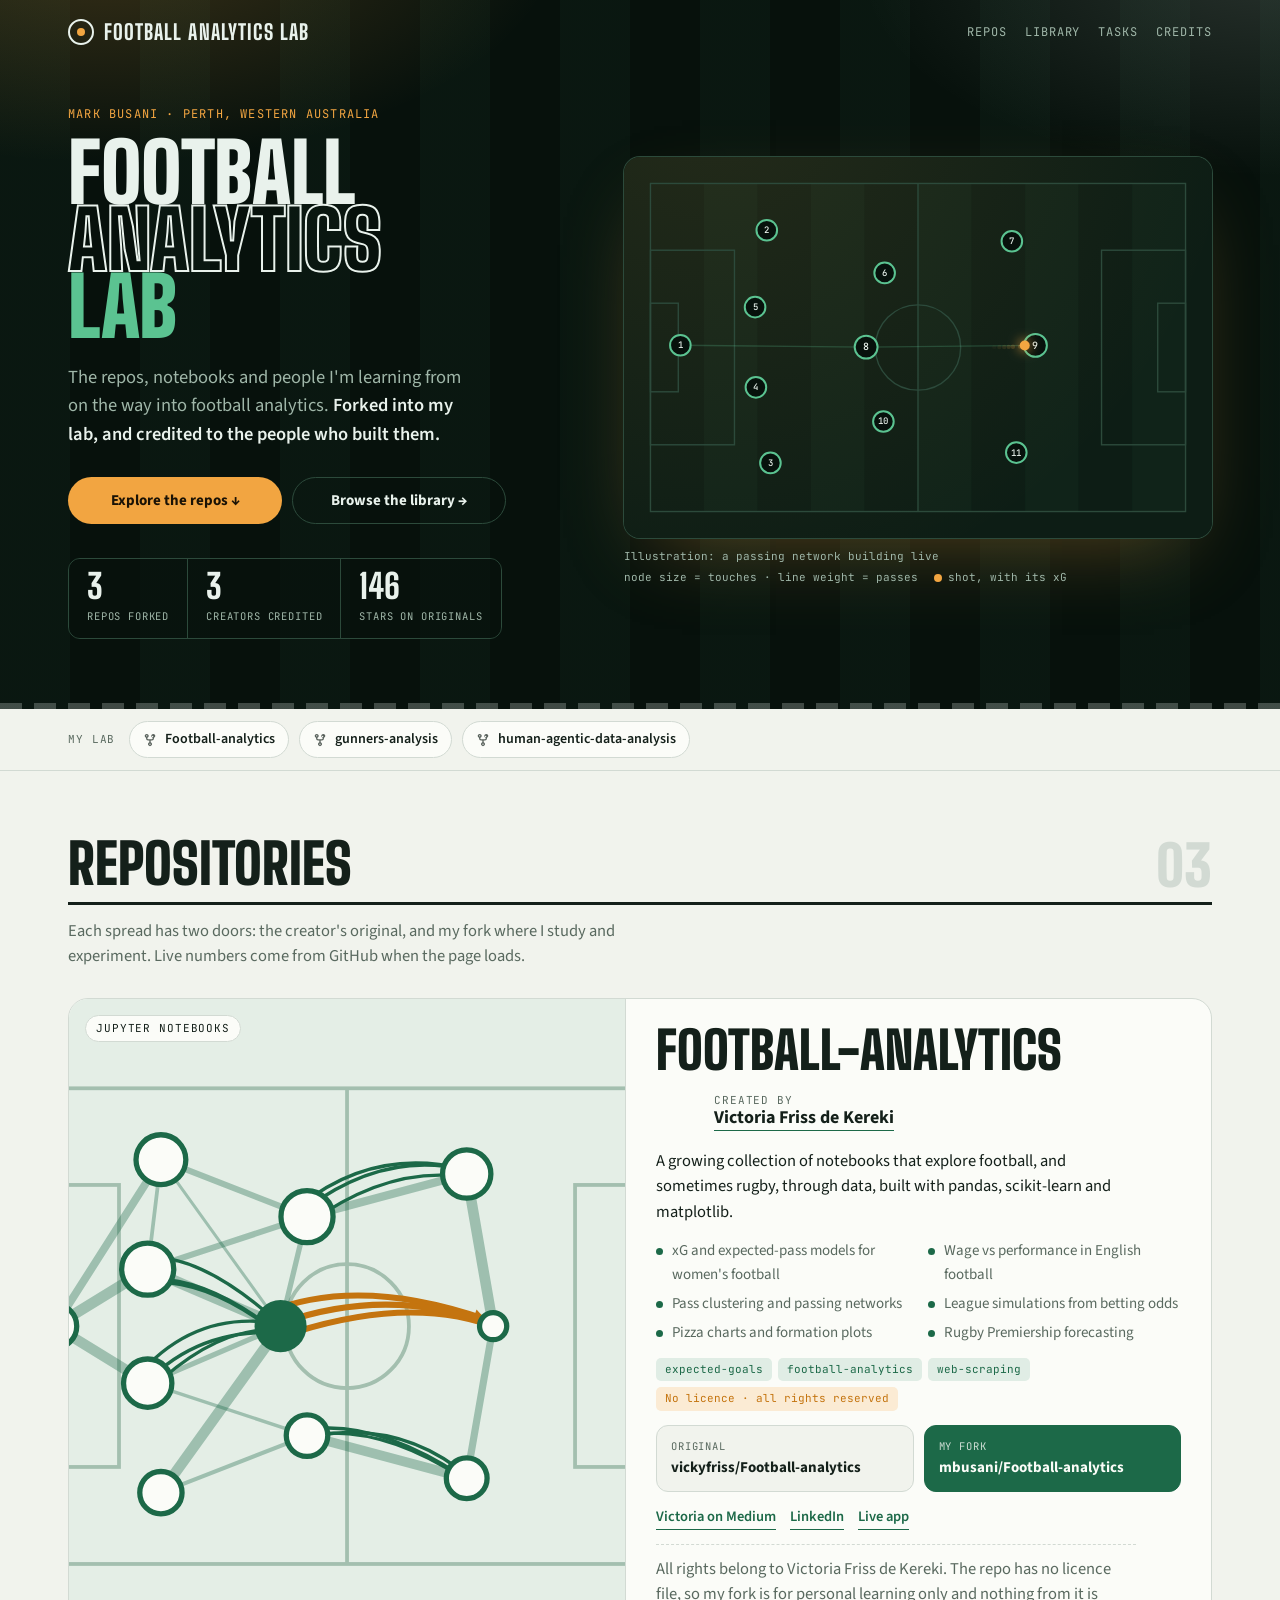
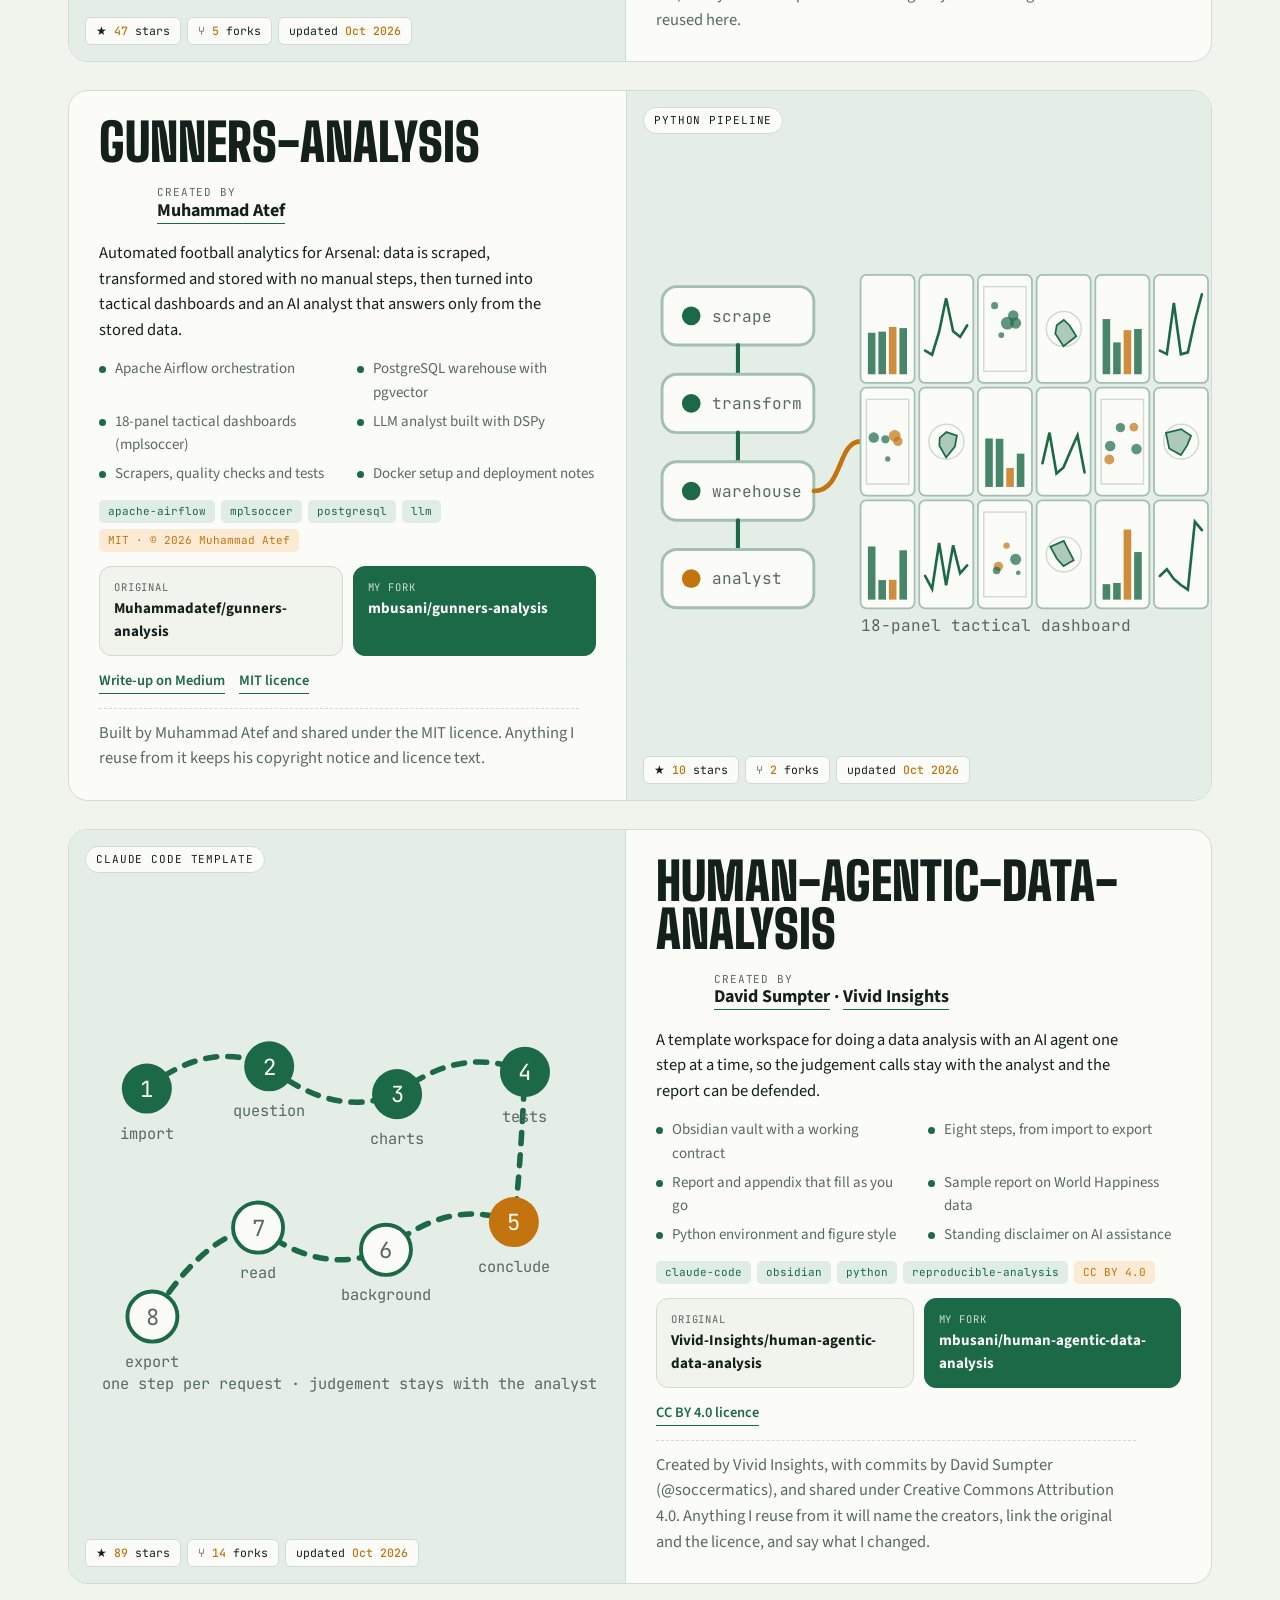
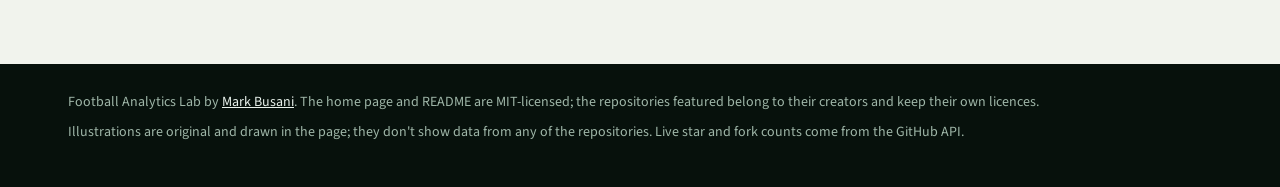
==== commit 54bae4dc: "Link every menu to the new Credits page Removes the old credits section from the home page now that " ====
--- a/index.html
+++ b/index.html
@@ -138,18 +138,6 @@
 .person img{width:52px;height:52px;border-radius:50%;background:var(--pitch);flex:none}
 .person b{display:block;font-size:17px}
 .person span{font-size:14px;color:var(--muted)}
-.stags{display:flex;flex-wrap:wrap;gap:5px;margin-top:6px}
-.stag{font-family:var(--mono);font-size:10.5px;text-transform:uppercase;letter-spacing:.06em;padding:2px 8px;border-radius:999px;border:1px solid var(--turf);color:var(--turf);text-decoration:none;background:var(--turf-soft)}
-.stag.lib{border-color:var(--amber);color:var(--amber);background:var(--amber-soft)}
-.stag.tsk{border-color:var(--muted);color:var(--muted);background:transparent}
-.stag:hover{filter:brightness(1.1)}
-.sub-h{font-family:var(--display);font-weight:900;font-size:26px;text-transform:uppercase;margin:36px 0 4px}
-.clist{list-style:none;margin:12px 0 0;padding:0;display:grid;grid-template-columns:repeat(auto-fill,minmax(330px,1fr));gap:0 28px}
-.clist li{display:flex;align-items:baseline;gap:10px;padding:10px 0;border-top:1px dashed var(--line);min-width:0}
-.clist .who{flex:1;min-width:0}
-.clist b{display:block;font-size:15.5px}
-.clist span{font-size:14px;color:var(--muted)}
-.clist .stag{flex:none}
 .next{display:grid;grid-template-columns:repeat(auto-fit,minmax(240px,1fr));gap:16px;margin-top:22px}
 .next div{border:1.5px dashed var(--line);border-radius:14px;padding:18px 20px}
 .next b{font-family:var(--display);font-weight:900;font-size:26px;text-transform:uppercase;display:block;margin-bottom:4px}
@@ -183,7 +171,7 @@
     <a class="lnk" href="#repos">Repos</a>
     <a class="lnk" href="library/">Library</a>
     <a class="lnk" href="tasks/">Tasks</a>
-    <a class="lnk" href="#credits">Credits</a>
+    <a class="lnk" href="credits/">Credits</a>
   </div></nav>
   <div class="wrap hero-grid">
     <div>
@@ -302,37 +290,6 @@
     </article>
   </section>
 
-  <section id="credits">
-    <div class="sec-head"><h2>Credits</h2></div>
-    <p class="sec-note">Everyone whose work appears anywhere in this lab, in one place. The tags show where you'll find them: <b>Repos</b> on this page, the <b>Library</b>, or the <b>Tasks</b> board. This lab curates and links to other people's work; it doesn't claim any of it. Forks keep their original commit history, author attribution and licence files. If you're one of the creators and want anything changed or removed, please <a href="https://github.com/mbusani/football-analytics-lab/issues">open an issue</a> and I'll sort it out quickly.</p>
-    <div class="people">
-      <div class="person"><img src="https://avatars.githubusercontent.com/vickyfriss?size=104" alt="" loading="lazy" onerror="this.style.visibility='hidden'"><div><b>Victoria Friss de Kereki</b><span><a href="https://github.com/vickyfriss">GitHub</a> · <a href="https://medium.com/@vickyfrissdekereki">Medium</a> · <a href="https://www.linkedin.com/in/victoria-friss-de-kereki/">LinkedIn</a></span><div class="stags"><a class="stag" href="#repos">Repos</a><a class="stag lib" href="library/">Library</a></div></div></div>
-      <div class="person"><img src="https://avatars.githubusercontent.com/Muhammadatef?size=104" alt="" loading="lazy" onerror="this.style.visibility='hidden'"><div><b>Muhammad Atef</b><span><a href="https://github.com/Muhammadatef">GitHub</a> · <a href="https://github.com/Muhammadatef/gunners-analysis/blob/main/LICENSE">MIT licence</a> · <a href="https://medium.com/@muhamedfahmy7474/how-i-built-a-football-analytics-platform-that-runs-itself-and-an-ai-analyst-that-cannot-make-up-5a26fa00b93f">Write-up</a></span><div class="stags"><a class="stag" href="#repos">Repos</a><a class="stag lib" href="library/">Library</a></div></div></div>
-      <div class="person"><img src="https://avatars.githubusercontent.com/soccermatics?size=104" alt="" loading="lazy" onerror="this.style.visibility='hidden'"><div><b>David Sumpter · Vivid Insights</b><span><a href="https://github.com/soccermatics">GitHub</a> · <a href="https://github.com/Vivid-Insights">Vivid Insights</a> · <a href="https://www.youtube.com/playlist?list=PL1l4FWuN4OlHwrnVJDoKutg6VCcPhdJiq">Soccermatics videos</a></span><div class="stags"><a class="stag" href="#repos">Repos</a><a class="stag lib" href="library/">Library</a></div></div></div>
-      <div class="person"><img src="https://avatars.githubusercontent.com/steveyegge?size=104" alt="" loading="lazy" onerror="this.style.visibility='hidden'"><div><b>Steve Yegge · Beads</b><span><a href="https://github.com/steveyegge/beads">GitHub</a> · <a href="https://github.com/steveyegge/beads/blob/main/LICENSE">MIT licence</a> · the task tracker behind my Tasks board</span><div class="stags"><a class="stag tsk" href="tasks/">Tasks</a></div></div></div>
-      <div class="person"><img src="https://avatars.githubusercontent.com/Dicklesworthstone?size=104" alt="" loading="lazy" onerror="this.style.visibility='hidden'"><div><b>Jeffrey Emanuel · Beads Viewer</b><span><a href="https://github.com/Dicklesworthstone/beads_viewer">GitHub</a> · <a href="https://github.com/Dicklesworthstone/beads_viewer/blob/main/LICENSE">Licence</a> · the terminal task board</span><div class="stags"><a class="stag tsk" href="tasks/">Tasks</a></div></div></div>
-      <div class="person"><img src="https://avatars.githubusercontent.com/dolthub?size=104" alt="" loading="lazy" onerror="this.style.visibility='hidden'"><div><b>DoltHub · Dolt</b><span><a href="https://github.com/dolthub/dolt">GitHub</a> · <a href="https://github.com/dolthub/dolt/blob/main/LICENSE">Apache 2.0 licence</a> · the database Beads stores tasks in</span><div class="stags"><a class="stag tsk" href="tasks/">Tasks</a></div></div></div>
-    </div>
-    <h3 class="sub-h">Also credited in the library</h3>
-    <ul class="clist">
-      <li><div class="who"><b>Alex Marin Felices</b><span><a href="https://thexgfootballclub.substack.com">The xG Football Club newsletter</a></span></div><a class="stag lib" href="library/">Library</a></li>
-      <li><div class="who"><b>Marc Lamberts</b><span><a href="https://medium.com/@marclamberts">Articles on passing patterns</a></span></div><a class="stag lib" href="library/">Library</a></li>
-      <li><div class="who"><b>Bryan McGuire</b><span><a href="https://www.footballdatascience.co.uk">Football Data Science newsletter and interactive models</a></span></div><a class="stag lib" href="library/">Library</a></li>
-      <li><div class="who"><b>Roberto López del Campo</b><span><a href="https://footballinnovationhub.com">Football Innovation Hub</a></span></div><a class="stag lib" href="library/">Library</a></li>
-      <li><div class="who"><b>Jesse Davis & Pieter Robberechts</b><span><a href="https://arxiv.org/abs/2401.09940">Paper on biases in expected goals models</a></span></div><a class="stag lib" href="library/">Library</a></li>
-      <li><div class="who"><b>James Day, Robert Nguyen, Oscar Lane and contributors</b><span><a href="https://jimmyday12.github.io/fitzRoy/">fitzRoy, the AFL data package for R</a></span></div><a class="stag lib" href="library/">Library</a></li>
-      <li><div class="who"><b>Luca Pappalardo et al.</b><span><a href="https://pmc.ncbi.nlm.nih.gov/articles/PMC6817871">The public Wyscout match event dataset (CC BY 4.0)</a></span></div><a class="stag lib" href="library/">Library</a></li>
-      <li><div class="who"><b>StatsBomb</b><span><a href="https://www.hudl.com/en_gb/products/statsbomb">Free event data, including the 2018 World Cup</a></span></div><a class="stag lib" href="library/">Library</a></li>
-      <li><div class="who"><b>Metrica Sports</b><span><a href="https://www.kaggle.com/datasets/ekrembayar/metrica-sports-football-tracking-data">Sample tracking data</a></span></div><a class="stag lib" href="library/">Library</a></li>
-      <li><div class="who"><b>FIFA Training Centre and Technical Study Group</b><span><a href="https://www.fifatrainingcentre.com/en/">World Cup 2026 report, game analysis and newsletter</a></span></div><a class="stag lib" href="library/">Library</a></li>
-      <li><div class="who"><b>Otto Addo, Gilberto Silva, Pablo Zabaleta and Aron Winter</b><span><a href="https://www.fifatrainingcentre.com/en/fwc26-silva-addo-webinar.php">FIFA World Cup 2026 webinars</a></span></div><a class="stag lib" href="library/">Library</a></li>
-      <li><div class="who"><b>CIES Football Observatory</b><span><a href="https://www.fifatrainingcentre.com/en/environment/resources/high-performance/the-development-paths-of-players-at-the-fifa-world-cup-2026.php">Player development paths at the 2026 World Cup, with FIFA</a></span></div><a class="stag lib" href="library/">Library</a></li>
-      <li><div class="who"><b>Twelve</b><span><a href="https://twelve.football/webinar/starting-or-advancing-your-career-in-football-data">Webinar on careers in football analytics</a></span></div><a class="stag lib" href="library/">Library</a></li>
-      <li><div class="who"><b>Microsoft Reactor</b><span><a href="https://www.youtube.com/watch?v=EQ187ohgCbo">Session on AI-powered soccer insight apps</a></span></div><a class="stag lib" href="library/">Library</a></li>
-      <li><div class="who"><b>Kaggle contributors: aleespinosa, ekrembayar, ollibolli, andrewyyip, uzdavinys, usamawaheed and slehkyi</b><span><a href="https://www.kaggle.com/datasets?search=football">Datasets and notebooks shared on Kaggle</a></span></div><a class="stag lib" href="library/">Library</a></li>
-      <li><div class="who"><b>Axon Perform, Vision AI, SQL Sports Analytics and MyGamePlan</b><span><a href="library/">Tools and practice platforms</a></span></div><a class="stag lib" href="library/">Library</a></li>
-    </ul>
-  </section>
 </div></main>
 
 <footer><div class="wrap">
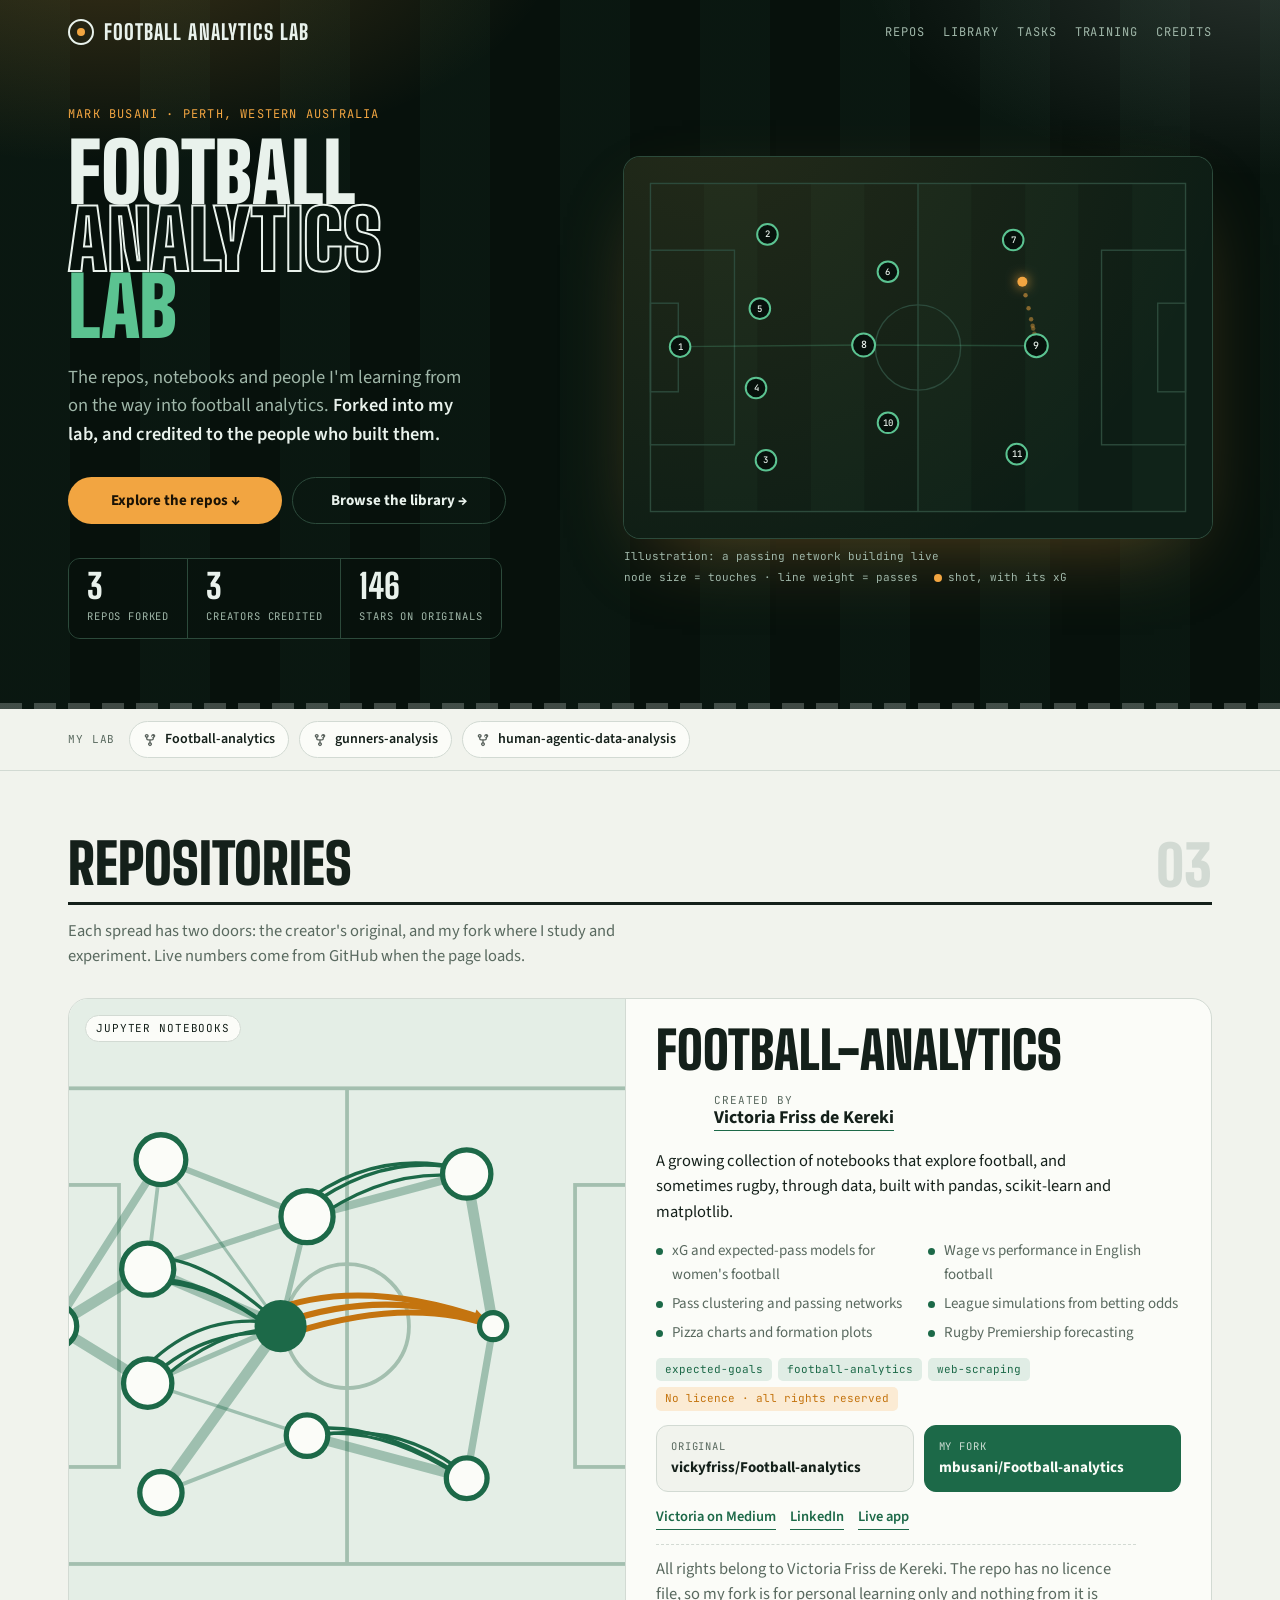
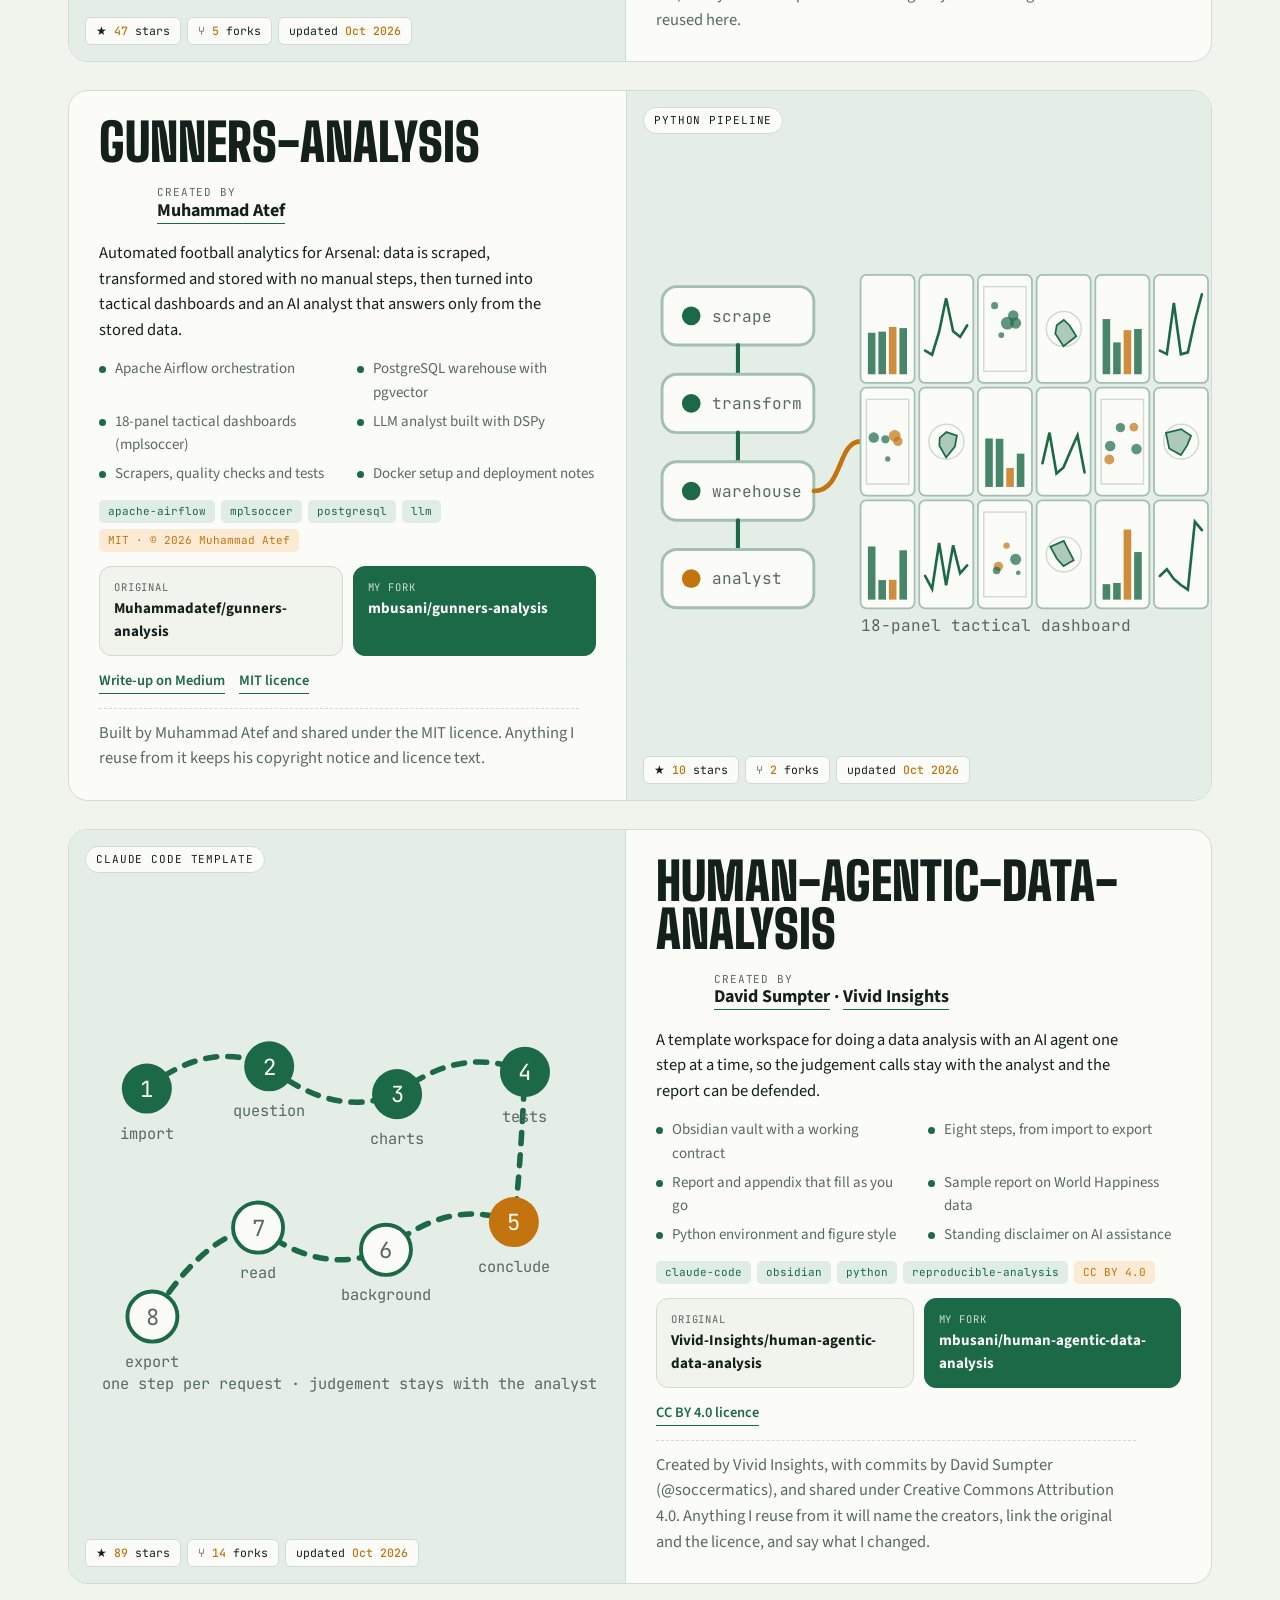
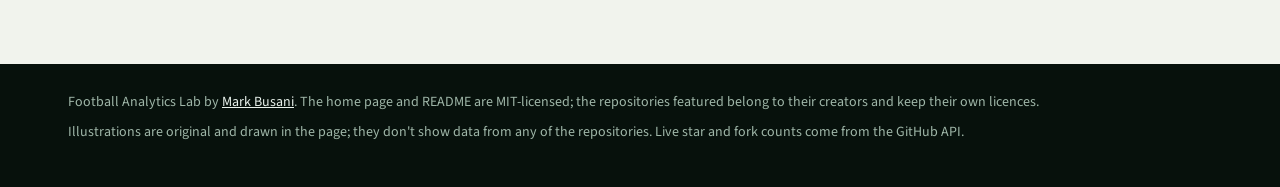
==== commit dcb557cc: "Added new training SQl session" ====
--- a/index.html
+++ b/index.html
@@ -171,6 +171,7 @@
     <a class="lnk" href="#repos">Repos</a>
     <a class="lnk" href="library/">Library</a>
     <a class="lnk" href="tasks/">Tasks</a>
+    <a class="lnk" href="training/sql-01/">Training</a>
     <a class="lnk" href="credits/">Credits</a>
   </div></nav>
   <div class="wrap hero-grid">
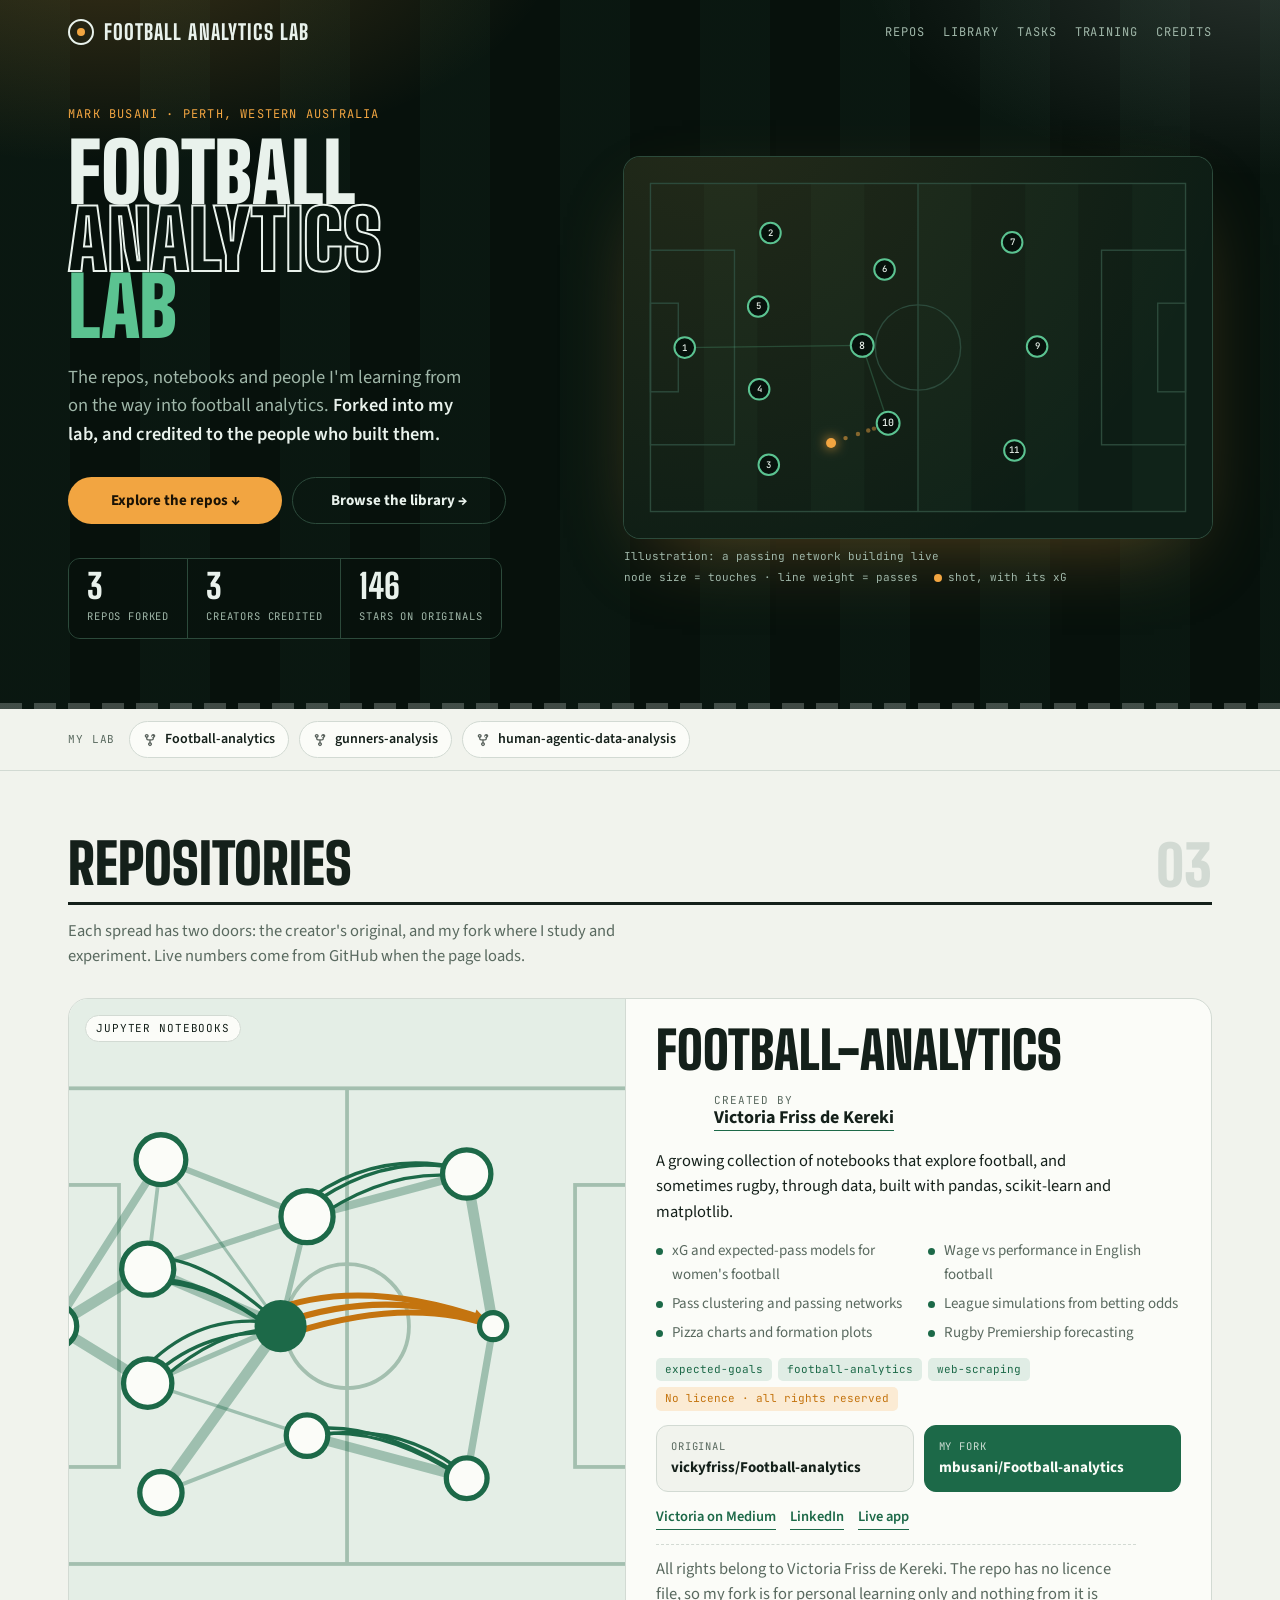
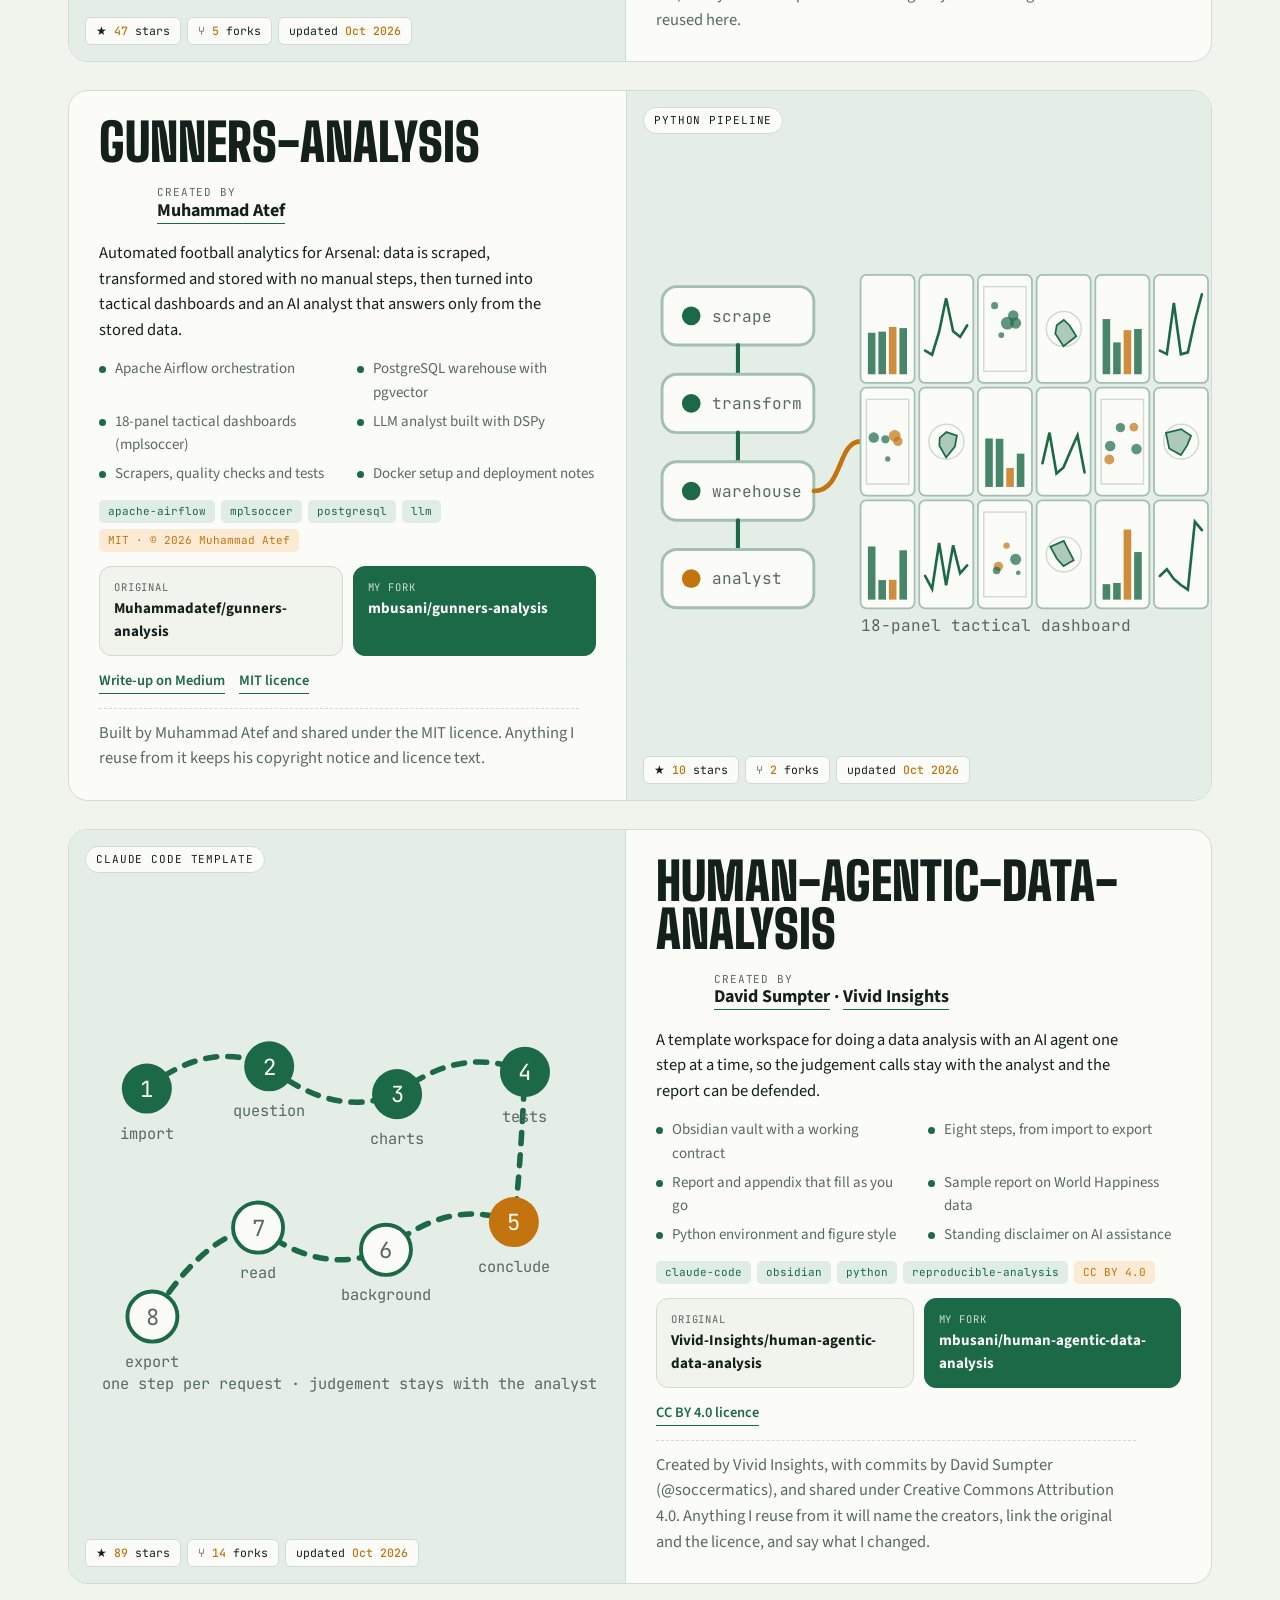
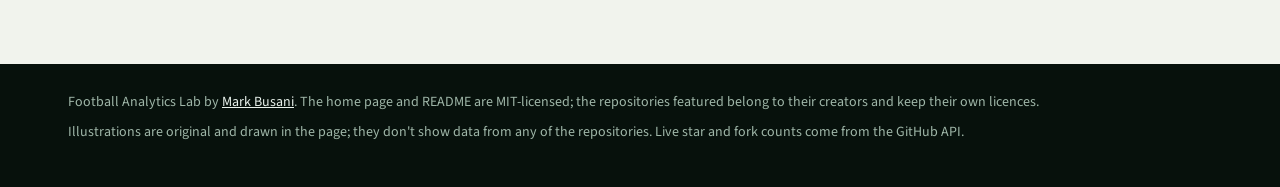
==== commit a881406c: "Updated training module and fixed menu" ====
--- a/index.html
+++ b/index.html
@@ -168,10 +168,10 @@
 <header class="hero">
   <nav class="top"><div class="wrap">
     <a class="brand" href="./"><i aria-hidden="true"></i>Football Analytics Lab</a><span class="sp"></span>
-    <a class="lnk" href="#repos">Repos</a>
+    <a class="lnk" href="./" aria-current="page">Repos</a>
     <a class="lnk" href="library/">Library</a>
     <a class="lnk" href="tasks/">Tasks</a>
-    <a class="lnk" href="training/sql-01/">Training</a>
+    <a class="lnk" href="training/">Training</a>
     <a class="lnk" href="credits/">Credits</a>
   </div></nav>
   <div class="wrap hero-grid">
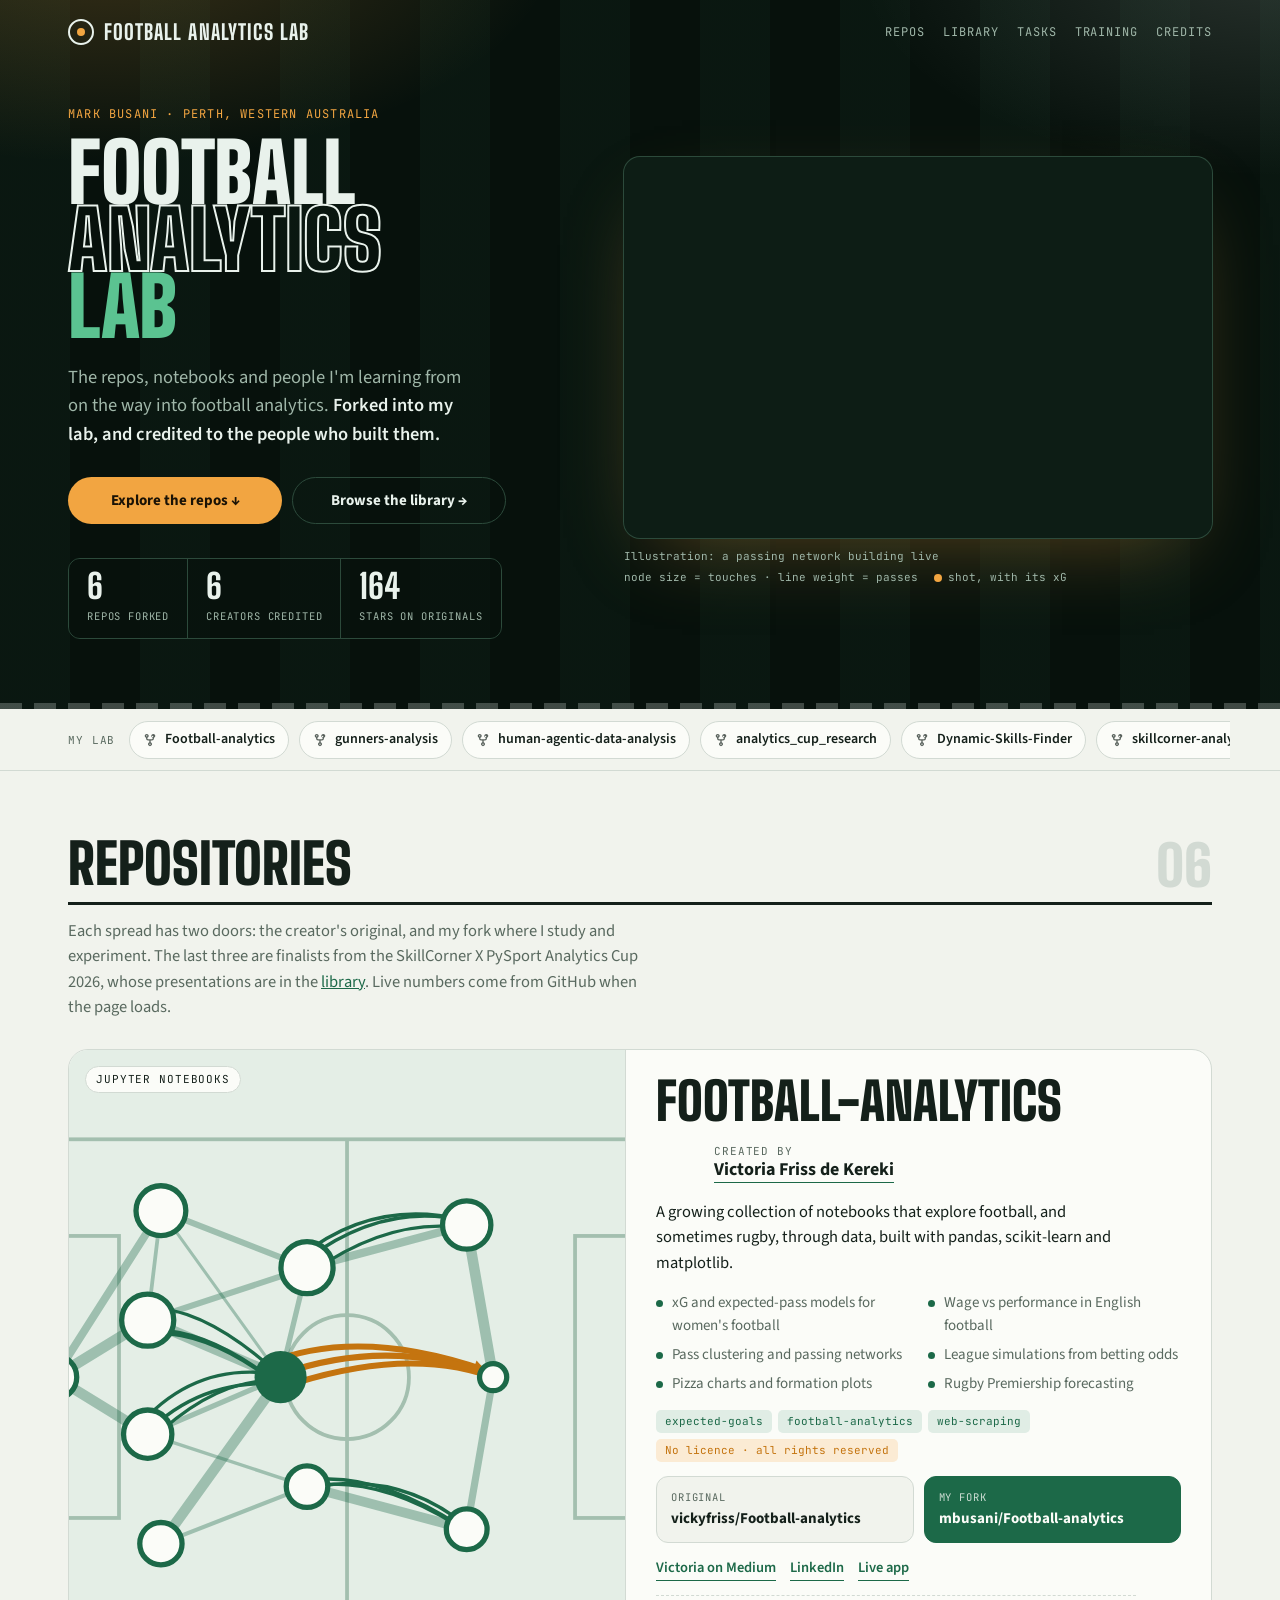
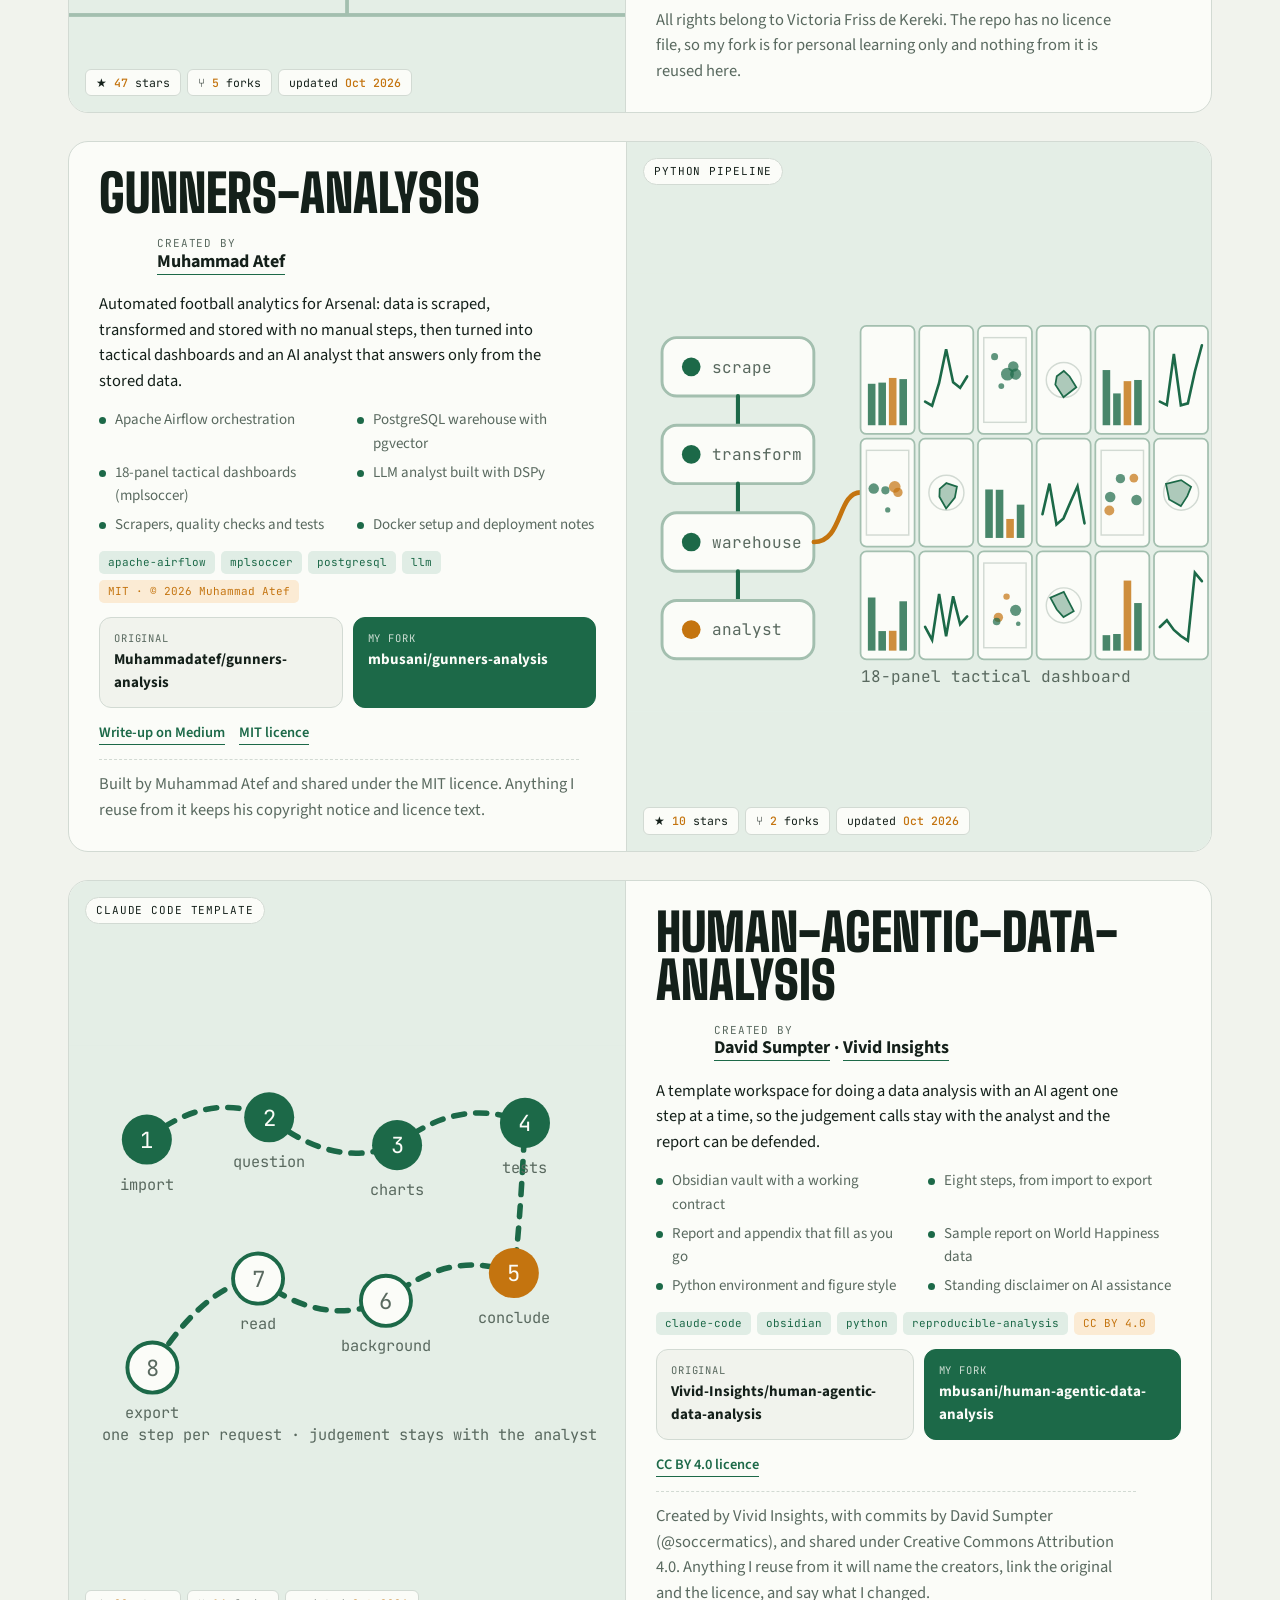
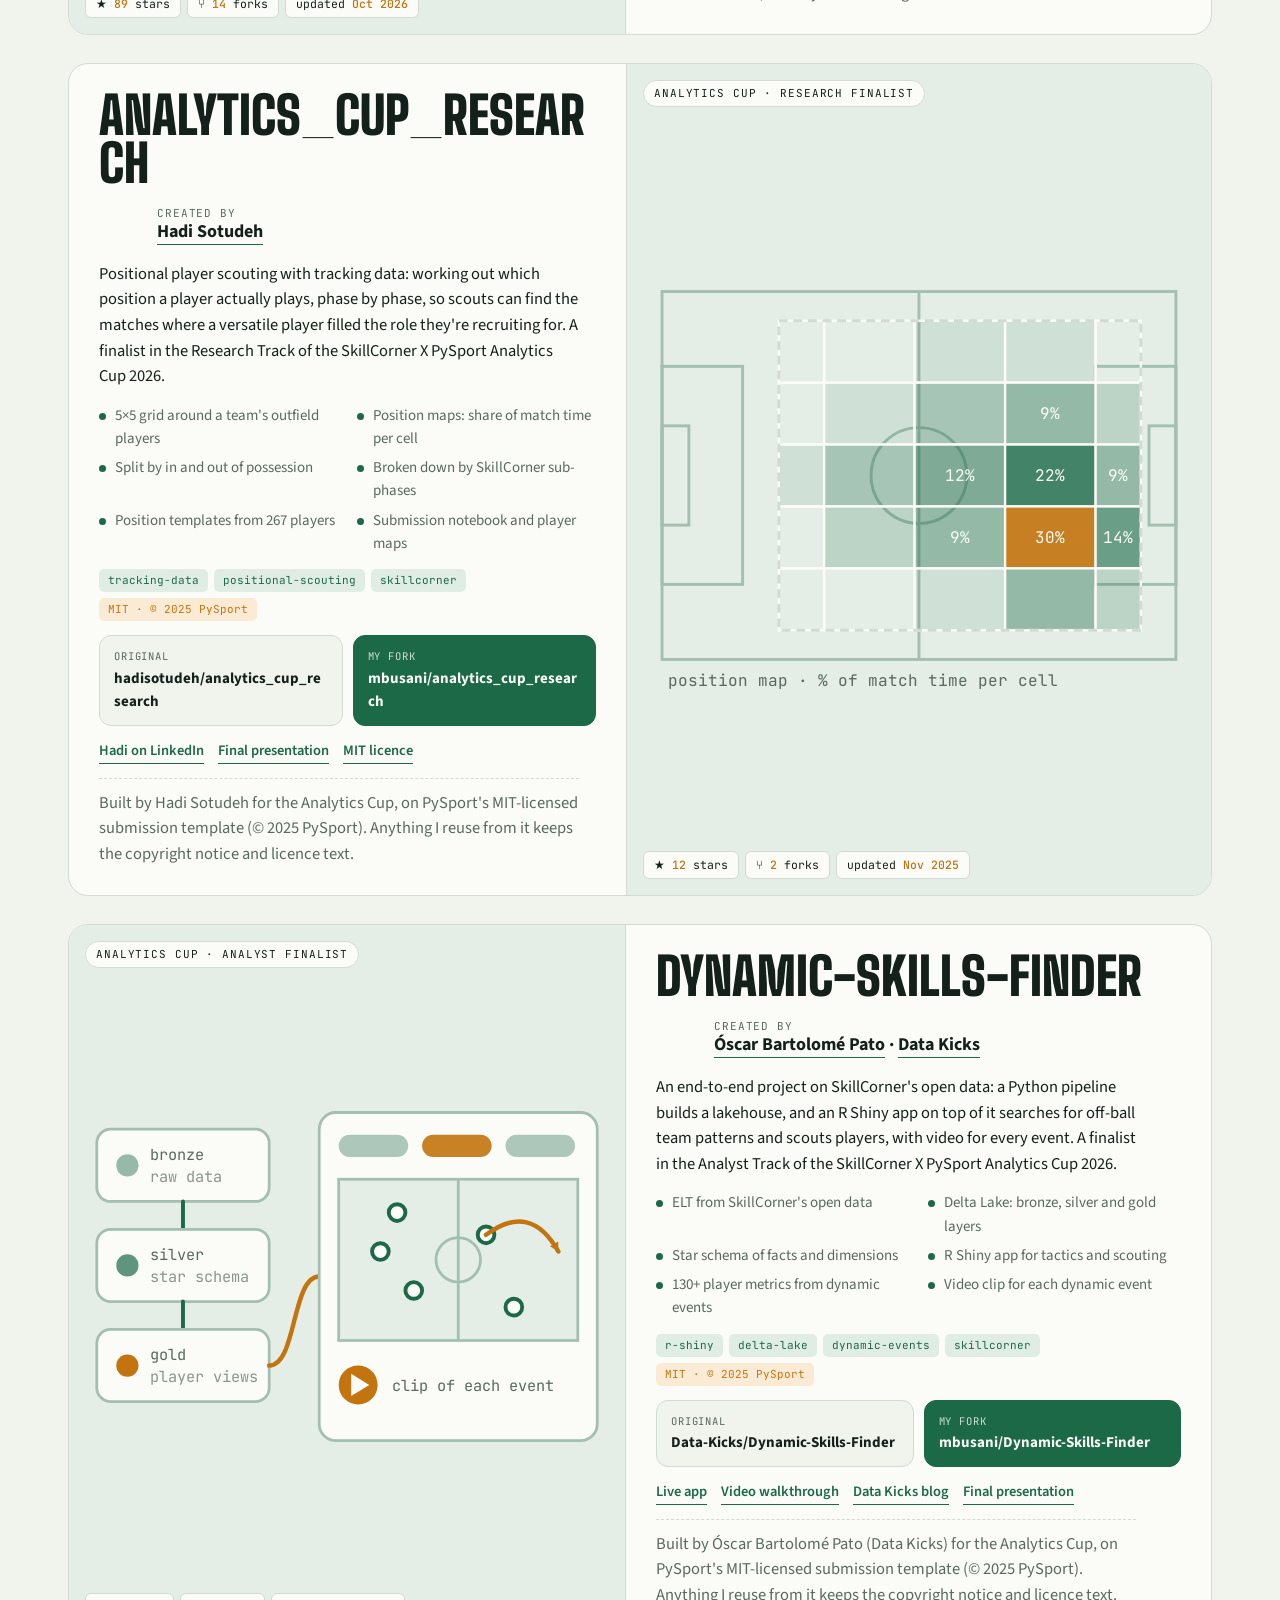
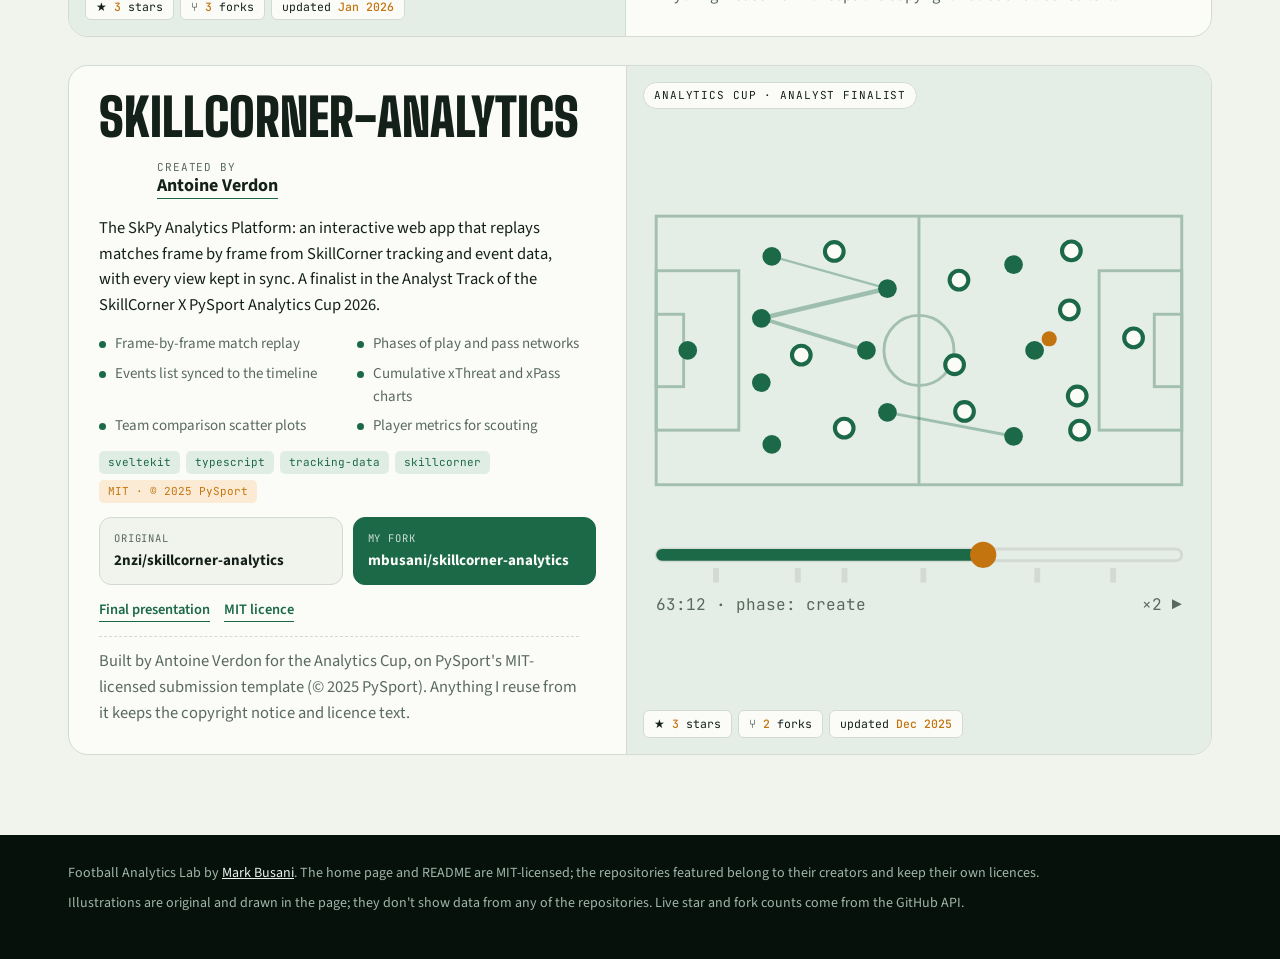
==== commit ace40f1d: "Added new repos" ====
--- a/index.html
+++ b/index.html
@@ -184,9 +184,9 @@
         <a class="gh" href="library/">Browse the library →</a>
       </div>
       <div class="scoreboard" aria-label="Lab at a glance">
-        <div><b>3</b><span>repos forked</span></div>
-        <div><b>3</b><span>creators credited</span></div>
-        <div><b id="stars-total">146</b><span>stars on originals</span></div>
+        <div><b>6</b><span>repos forked</span></div>
+        <div><b>6</b><span>creators credited</span></div>
+        <div><b id="stars-total">164</b><span>stars on originals</span></div>
       </div>
     </div>
     <figure class="net">
@@ -202,12 +202,15 @@
   <a href="https://github.com/mbusani/Football-analytics"><svg viewBox="0 0 16 16" aria-hidden="true"><path d="M5 3.25a.75.75 0 1 1-1.5 0 .75.75 0 0 1 1.5 0Zm0 2.122a2.25 2.25 0 1 0-1.5 0v.878A2.25 2.25 0 0 0 5.75 8.5h1.5v2.128a2.251 2.251 0 1 0 1.5 0V8.5h1.5a2.25 2.25 0 0 0 2.25-2.25v-.878a2.25 2.25 0 1 0-1.5 0v.878a.75.75 0 0 1-.75.75h-4.5A.75.75 0 0 1 5 6.25v-.878Zm3.75 7.378a.75.75 0 1 1-1.5 0 .75.75 0 0 1 1.5 0Zm3-8.75a.75.75 0 1 1-1.5 0 .75.75 0 0 1 1.5 0Z"/></svg>Football-analytics</a>
   <a href="https://github.com/mbusani/gunners-analysis"><svg viewBox="0 0 16 16" aria-hidden="true"><path d="M5 3.25a.75.75 0 1 1-1.5 0 .75.75 0 0 1 1.5 0Zm0 2.122a2.25 2.25 0 1 0-1.5 0v.878A2.25 2.25 0 0 0 5.75 8.5h1.5v2.128a2.251 2.251 0 1 0 1.5 0V8.5h1.5a2.25 2.25 0 0 0 2.25-2.25v-.878a2.25 2.25 0 1 0-1.5 0v.878a.75.75 0 0 1-.75.75h-4.5A.75.75 0 0 1 5 6.25v-.878Zm3.75 7.378a.75.75 0 1 1-1.5 0 .75.75 0 0 1 1.5 0Zm3-8.75a.75.75 0 1 1-1.5 0 .75.75 0 0 1 1.5 0Z"/></svg>gunners-analysis</a>
   <a href="https://github.com/mbusani/human-agentic-data-analysis"><svg viewBox="0 0 16 16" aria-hidden="true"><path d="M5 3.25a.75.75 0 1 1-1.5 0 .75.75 0 0 1 1.5 0Zm0 2.122a2.25 2.25 0 1 0-1.5 0v.878A2.25 2.25 0 0 0 5.75 8.5h1.5v2.128a2.251 2.251 0 1 0 1.5 0V8.5h1.5a2.25 2.25 0 0 0 2.25-2.25v-.878a2.25 2.25 0 1 0-1.5 0v.878a.75.75 0 0 1-.75.75h-4.5A.75.75 0 0 1 5 6.25v-.878Zm3.75 7.378a.75.75 0 1 1-1.5 0 .75.75 0 0 1 1.5 0Zm3-8.75a.75.75 0 1 1-1.5 0 .75.75 0 0 1 1.5 0Z"/></svg>human-agentic-data-analysis</a>
+  <a href="https://github.com/mbusani/analytics_cup_research"><svg viewBox="0 0 16 16" aria-hidden="true"><path d="M5 3.25a.75.75 0 1 1-1.5 0 .75.75 0 0 1 1.5 0Zm0 2.122a2.25 2.25 0 1 0-1.5 0v.878A2.25 2.25 0 0 0 5.75 8.5h1.5v2.128a2.251 2.251 0 1 0 1.5 0V8.5h1.5a2.25 2.25 0 0 0 2.25-2.25v-.878a2.25 2.25 0 1 0-1.5 0v.878a.75.75 0 0 1-.75.75h-4.5A.75.75 0 0 1 5 6.25v-.878Zm3.75 7.378a.75.75 0 1 1-1.5 0 .75.75 0 0 1 1.5 0Zm3-8.75a.75.75 0 1 1-1.5 0 .75.75 0 0 1 1.5 0Z"/></svg>analytics_cup_research</a>
+  <a href="https://github.com/mbusani/Dynamic-Skills-Finder"><svg viewBox="0 0 16 16" aria-hidden="true"><path d="M5 3.25a.75.75 0 1 1-1.5 0 .75.75 0 0 1 1.5 0Zm0 2.122a2.25 2.25 0 1 0-1.5 0v.878A2.25 2.25 0 0 0 5.75 8.5h1.5v2.128a2.251 2.251 0 1 0 1.5 0V8.5h1.5a2.25 2.25 0 0 0 2.25-2.25v-.878a2.25 2.25 0 1 0-1.5 0v.878a.75.75 0 0 1-.75.75h-4.5A.75.75 0 0 1 5 6.25v-.878Zm3.75 7.378a.75.75 0 1 1-1.5 0 .75.75 0 0 1 1.5 0Zm3-8.75a.75.75 0 1 1-1.5 0 .75.75 0 0 1 1.5 0Z"/></svg>Dynamic-Skills-Finder</a>
+  <a href="https://github.com/mbusani/skillcorner-analytics"><svg viewBox="0 0 16 16" aria-hidden="true"><path d="M5 3.25a.75.75 0 1 1-1.5 0 .75.75 0 0 1 1.5 0Zm0 2.122a2.25 2.25 0 1 0-1.5 0v.878A2.25 2.25 0 0 0 5.75 8.5h1.5v2.128a2.251 2.251 0 1 0 1.5 0V8.5h1.5a2.25 2.25 0 0 0 2.25-2.25v-.878a2.25 2.25 0 1 0-1.5 0v.878a.75.75 0 0 1-.75.75h-4.5A.75.75 0 0 1 5 6.25v-.878Zm3.75 7.378a.75.75 0 1 1-1.5 0 .75.75 0 0 1 1.5 0Zm3-8.75a.75.75 0 1 1-1.5 0 .75.75 0 0 1 1.5 0Z"/></svg>skillcorner-analytics</a>
 </div></nav>
 
 <main><div class="wrap">
   <section id="repos">
-    <div class="sec-head"><h2>Repositories</h2><span class="count">03</span></div>
-    <p class="sec-note">Each spread has two doors: the creator's original, and my fork where I study and experiment. Live numbers come from GitHub when the page loads.</p>
+    <div class="sec-head"><h2>Repositories</h2><span class="count">06</span></div>
+    <p class="sec-note">Each spread has two doors: the creator's original, and my fork where I study and experiment. The last three are finalists from the SkillCorner X PySport Analytics Cup 2026, whose presentations are in the <a href="library/">library</a>. Live numbers come from GitHub when the page loads.</p>
 
     <article class="spread" data-orig="vickyfriss/Football-analytics" data-fork="mbusani/Football-analytics">
       <div class="art"><svg id="art-vf" viewBox="0 0 200 150" preserveAspectRatio="xMidYMid slice" role="img" aria-label="Illustration of a passing network with clustered passes"></svg>
@@ -289,6 +292,87 @@
         <p class="fine">Created by Vivid Insights, with commits by David Sumpter (@soccermatics), and shared under Creative Commons Attribution 4.0. Anything I reuse from it will name the creators, link the original and the licence, and say what I changed.</p>
       </div>
     </article>
+
+    <article class="spread flip" data-orig="hadisotudeh/analytics_cup_research" data-fork="mbusani/analytics_cup_research">
+      <div class="art"><svg id="art-hs" viewBox="0 0 200 150" preserveAspectRatio="xMidYMid meet" role="img" aria-label="Illustration of a five-by-five position map shading where a player spends match time"></svg>
+        <span class="kicker">Analytics Cup · Research finalist</span>
+        <div class="live"><span>★ <b data-k="stars">12</b> stars</span><span>⑂ <b data-k="forks">2</b> forks</span><span>updated <b data-k="updated">Nov 2025</b></span></div>
+      </div>
+      <div class="copy">
+        <h3>analytics_cup_research</h3>
+        <div class="credit"><img src="https://avatars.githubusercontent.com/hadisotudeh?size=96" alt="" loading="lazy" onerror="this.style.visibility='hidden'"><div class="who"><small>Created by</small><b><a href="https://github.com/hadisotudeh">Hadi Sotudeh</a></b></div></div>
+        <p>Positional player scouting with tracking data: working out which position a player actually plays, phase by phase, so scouts can find the matches where a versatile player filled the role they're recruiting for. A finalist in the Research Track of the SkillCorner X PySport Analytics Cup 2026.</p>
+        <ul class="inside">
+          <li>5×5 grid around a team's outfield players</li>
+          <li>Position maps: share of match time per cell</li>
+          <li>Split by in and out of possession</li>
+          <li>Broken down by SkillCorner sub-phases</li>
+          <li>Position templates from 267 players</li>
+          <li>Submission notebook and player maps</li>
+        </ul>
+        <div class="tags"><span class="tag">tracking-data</span><span class="tag">positional-scouting</span><span class="tag">skillcorner</span><span class="tag lic">MIT · © 2025 PySport</span></div>
+        <div class="doors">
+          <a class="door" href="https://github.com/hadisotudeh/analytics_cup_research"><small>Original</small><b>hadisotudeh/analytics_cup_research</b></a>
+          <a class="door mine" href="https://github.com/mbusani/analytics_cup_research"><small>My fork</small><b>mbusani/analytics_cup_research</b></a>
+        </div>
+        <div class="more"><a href="https://www.linkedin.com/in/hadisotudeh">Hadi on LinkedIn</a><a href="https://skillcorner.com/event-2026/analytics-cup-2026-presentations">Final presentation</a><a href="https://github.com/hadisotudeh/analytics_cup_research/blob/main/LICENSE">MIT licence</a></div>
+        <p class="fine">Built by Hadi Sotudeh for the Analytics Cup, on PySport's MIT-licensed submission template (© 2025 PySport). Anything I reuse from it keeps the copyright notice and licence text.</p>
+      </div>
+    </article>
+
+    <article class="spread" data-orig="Data-Kicks/Dynamic-Skills-Finder" data-fork="mbusani/Dynamic-Skills-Finder">
+      <div class="art"><svg id="art-dk" viewBox="0 0 200 150" preserveAspectRatio="xMidYMid meet" role="img" aria-label="Illustration of bronze, silver and gold data layers feeding a scouting app"></svg>
+        <span class="kicker">Analytics Cup · Analyst finalist</span>
+        <div class="live"><span>★ <b data-k="stars">3</b> stars</span><span>⑂ <b data-k="forks">3</b> forks</span><span>updated <b data-k="updated">Jan 2026</b></span></div>
+      </div>
+      <div class="copy">
+        <h3>Dynamic-Skills-Finder</h3>
+        <div class="credit"><img src="https://avatars.githubusercontent.com/Data-Kicks?size=96" alt="" loading="lazy" onerror="this.style.visibility='hidden'"><div class="who"><small>Created by</small><b><a href="https://github.com/Data-Kicks">Óscar Bartolomé Pato</a> · <a href="https://www.data-kicks.com/">Data Kicks</a></b></div></div>
+        <p>An end-to-end project on SkillCorner's open data: a Python pipeline builds a lakehouse, and an R Shiny app on top of it searches for off-ball team patterns and scouts players, with video for every event. A finalist in the Analyst Track of the SkillCorner X PySport Analytics Cup 2026.</p>
+        <ul class="inside">
+          <li>ELT from SkillCorner's open data</li>
+          <li>Delta Lake: bronze, silver and gold layers</li>
+          <li>Star schema of facts and dimensions</li>
+          <li>R Shiny app for tactics and scouting</li>
+          <li>130+ player metrics from dynamic events</li>
+          <li>Video clip for each dynamic event</li>
+        </ul>
+        <div class="tags"><span class="tag">r-shiny</span><span class="tag">delta-lake</span><span class="tag">dynamic-events</span><span class="tag">skillcorner</span><span class="tag lic">MIT · © 2025 PySport</span></div>
+        <div class="doors">
+          <a class="door" href="https://github.com/Data-Kicks/Dynamic-Skills-Finder"><small>Original</small><b>Data-Kicks/Dynamic-Skills-Finder</b></a>
+          <a class="door mine" href="https://github.com/mbusani/Dynamic-Skills-Finder"><small>My fork</small><b>mbusani/Dynamic-Skills-Finder</b></a>
+        </div>
+        <div class="more"><a href="https://ob-projects-dynamicskillsfinder.share.connect.posit.cloud/">Live app</a><a href="https://youtu.be/RDQAqNRKvuE">Video walkthrough</a><a href="https://www.data-kicks.com/">Data Kicks blog</a><a href="https://skillcorner.com/event-2026/analytics-cup-2026-presentations">Final presentation</a></div>
+        <p class="fine">Built by Óscar Bartolomé Pato (Data Kicks) for the Analytics Cup, on PySport's MIT-licensed submission template (© 2025 PySport). Anything I reuse from it keeps the copyright notice and licence text.</p>
+      </div>
+    </article>
+
+    <article class="spread flip" data-orig="2nzi/skillcorner-analytics" data-fork="mbusani/skillcorner-analytics">
+      <div class="art"><svg id="art-an" viewBox="0 0 200 150" preserveAspectRatio="xMidYMid meet" role="img" aria-label="Illustration of a match replay with player positions, a pass network and a timeline"></svg>
+        <span class="kicker">Analytics Cup · Analyst finalist</span>
+        <div class="live"><span>★ <b data-k="stars">3</b> stars</span><span>⑂ <b data-k="forks">2</b> forks</span><span>updated <b data-k="updated">Dec 2025</b></span></div>
+      </div>
+      <div class="copy">
+        <h3>skillcorner-analytics</h3>
+        <div class="credit"><img src="https://avatars.githubusercontent.com/2nzi?size=96" alt="" loading="lazy" onerror="this.style.visibility='hidden'"><div class="who"><small>Created by</small><b><a href="https://github.com/2nzi">Antoine Verdon</a></b></div></div>
+        <p>The SkPy Analytics Platform: an interactive web app that replays matches frame by frame from SkillCorner tracking and event data, with every view kept in sync. A finalist in the Analyst Track of the SkillCorner X PySport Analytics Cup 2026.</p>
+        <ul class="inside">
+          <li>Frame-by-frame match replay</li>
+          <li>Phases of play and pass networks</li>
+          <li>Events list synced to the timeline</li>
+          <li>Cumulative xThreat and xPass charts</li>
+          <li>Team comparison scatter plots</li>
+          <li>Player metrics for scouting</li>
+        </ul>
+        <div class="tags"><span class="tag">sveltekit</span><span class="tag">typescript</span><span class="tag">tracking-data</span><span class="tag">skillcorner</span><span class="tag lic">MIT · © 2025 PySport</span></div>
+        <div class="doors">
+          <a class="door" href="https://github.com/2nzi/skillcorner-analytics"><small>Original</small><b>2nzi/skillcorner-analytics</b></a>
+          <a class="door mine" href="https://github.com/mbusani/skillcorner-analytics"><small>My fork</small><b>mbusani/skillcorner-analytics</b></a>
+        </div>
+        <div class="more"><a href="https://skillcorner.com/event-2026/analytics-cup-2026-presentations">Final presentation</a><a href="https://github.com/2nzi/skillcorner-analytics/blob/main/LICENSE">MIT licence</a></div>
+        <p class="fine">Built by Antoine Verdon for the Analytics Cup, on PySport's MIT-licensed submission template (© 2025 PySport). Anything I reuse from it keeps the copyright notice and licence text.</p>
+      </div>
+    </article>
   </section>
 
 </div></main>
@@ -314,7 +398,7 @@
       total+=j.stargazers_count; ok++;
     }catch(e){}
   }
-  if(ok===3) document.getElementById("stars-total").textContent=total;
+  if(ok===document.querySelectorAll(".spread").length) document.getElementById("stars-total").textContent=total;   // only when every repo answered
 })();
 
 /* ---------- spread illustrations (original, schematic) ---------- */
@@ -353,6 +437,38 @@
   pts.forEach(([x,y],i)=>{const done=i<4,cur=i===4;s+=`<circle class="${cur?"hi":done?"mk":"nd"}" cx="${x}" cy="${y}" r="9"/><text x="${x}" y="${y+3}" text-anchor="middle" style="font-family:var(--mono);font-size:8px;fill:${done||cur?"var(--surface)":"var(--muted)"}">${i+1}</text><text class="tx" x="${x}" y="${y+18}" text-anchor="middle">${labels[i]}</text>`});
   s+=`<text class="tx" x="12" y="142">one step per request · judgement stays with the analyst</text>`;
   document.getElementById("art-ha").innerHTML=s})();
+(function hs(){const W=200,H=150,m=12;let s=pitch(W,H,m);
+  // 5x5 grid around the team's outfield players: length split 0.5,1,1,1,0.5, width split evenly; shade = share of match time
+  const x0=52,x1=176,y0=22,y1=128,wts=[.5,1,1,1,.5],cw=(x1-x0)/4,rh=(y1-y0)/5;
+  const occ=[[0,1,2,3,1],[1,3,6,9,4],[2,6,12,22,9],[1,4,9,30,14],[0,1,3,8,5]];   // rows top to bottom, columns own goal to attack: a right-sided player
+  let x=x0;wts.forEach((w,c)=>{for(let r=0;r<5;r++){const v=occ[r][c],top=v===30;s+=`<rect class="${top?"hi":"mk"}" fill-opacity="${top?.9:r1(Math.min(.75,v/22))}" x="${r1(x)}" y="${r1(y0+r*rh)}" width="${r1(w*cw)}" height="${r1(rh)}" stroke="var(--surface)" stroke-width=".8"/>`;
+    if(v>=9)s+=`<text class="tx" x="${r1(x+w*cw/2)}" y="${r1(y0+r*rh+rh/2+2)}" text-anchor="middle" style="fill:var(--surface)">${v}%</text>`}x+=w*cw});
+  s+=`<rect class="ln" x="${x0}" y="${y0}" width="${x1-x0}" height="${y1-y0}" stroke-dasharray="3 2"/><text class="tx" x="${m+2}" y="${H-3}">position map · % of match time per cell</text>`;
+  document.getElementById("art-hs").innerHTML=s})();
+(function dk(){const W=200,H=150;let s=`<rect class="pf" width="${W}" height="${H}"/>`;
+  // medallion lakehouse on the left feeding the scouting app on the right
+  [["bronze","raw data",22],["silver","star schema",58],["gold","player views",94]].forEach(([t,sub,y],i)=>{
+    s+=`<rect class="sf" x="10" y="${y}" width="62" height="26" rx="5" stroke="var(--pline)"/><circle class="${i===2?"hi":"mk"}" cx="21" cy="${y+13}" r="4" fill-opacity="${[.45,.7,1][i]}"/><text class="tx" x="29" y="${y+11}">${t}</text><text class="tx" x="29" y="${y+19}" style="fill-opacity:.7">${sub}</text>`;
+    if(i<2)s+=`<line class="ed" stroke-width="1.4" x1="41" y1="${y+26}" x2="41" y2="${y+36}"/>`});
+  s+=`<path class="eh" stroke-width="1.6" d="M72 107 C 82 107, 80 75, 90 75"/>`;
+  // the app: filter chips, a pitch with an off-ball run, and a video button
+  s+=`<rect class="sf" x="90" y="16" width="100" height="118" rx="6" stroke="var(--pline)"/>`;
+  [0,1,2].forEach(i=>s+=`<rect class="${i===1?"hi":"mk"}" fill-opacity="${i===1?.9:.35}" x="${97+i*30}" y="24" width="25" height="8" rx="4"/>`);
+  s+=`<rect class="pf" x="97" y="40" width="86" height="58"/><g class="pl"><rect x="97" y="40" width="86" height="58"/><line x1="140" y1="40" x2="140" y2="98"/><circle cx="140" cy="69" r="8"/></g>`;
+  [[118,52],[124,80],[150,60],[160,86],[112,66]].forEach(([x,y])=>s+=`<circle class="nd" cx="${x}" cy="${y}" r="3"/>`);
+  s+=arrow(150,60,166,48,176,66,"eh",1.6);
+  s+=`<circle class="hi" cx="104" cy="114" r="7"/><polygon class="sf" points="101.5,110 101.5,118 108,114"/><text class="tx" x="116" y="116">clip of each event</text>`;
+  document.getElementById("art-dk").innerHTML=s})();
+(function an(){const W=200,H=150,R=rng(23);let s=pitch(W,112,10);s=`<rect class="pf" width="${W}" height="${H}"/>`+s.replace(/^<rect class="pf"[^>]*>/,"");
+  // one frame of a replay: both teams, a faint pass network for the team in possession, the ball, then the timeline
+  const P=F433.map(([u,v])=>[r1(10+u*180),r1(10+v*92)]),Q=F433.map(([u,v])=>[r1(190-u*180+(R()-.5)*14),r1(10+v*92+(R()-.5)*10)]);
+  for(let i=1;i<11;i++)for(let j=i+1;j<11;j++)if(Math.hypot(F433[i][0]-F433[j][0],F433[i][1]-F433[j][1])<.3&&R()<.6)s+=`<line class="ed" stroke-width="${r1(.5+R()*1.6)}" stroke-opacity=".35" x1="${P[i][0]}" y1="${P[i][1]}" x2="${P[j][0]}" y2="${P[j][1]}"/>`;
+  s+=Q.map(([x,y])=>`<circle class="nd" cx="${x}" cy="${y}" r="3.2"/>`).join("")+P.map(([x,y])=>`<circle class="mk" cx="${x}" cy="${y}" r="3.2"/>`).join("");
+  s+=`<circle class="hi" cx="${r1(P[9][0]+5)}" cy="${r1(P[9][1]-4)}" r="2.6"/>`;
+  s+=`<rect class="ln" x="10" y="124" width="180" height="4" rx="2"/><rect class="mk" x="10" y="124" width="112" height="4" rx="2"/><circle class="hi" cx="122" cy="126" r="4.5"/>`;
+  [30,58,74,101,140,166].forEach(x=>s+=`<rect class="ln" x="${x}" y="131" width="1" height="4"/>`);
+  s+=`<text class="tx" x="10" y="145">63:12 · phase: create</text><text class="tx" x="190" y="145" text-anchor="end">×2 ▶</text>`;
+  document.getElementById("art-an").innerHTML=s})();
 
 /* ---------- hero: passing network that builds itself, at night ---------- */
 (function hero(){
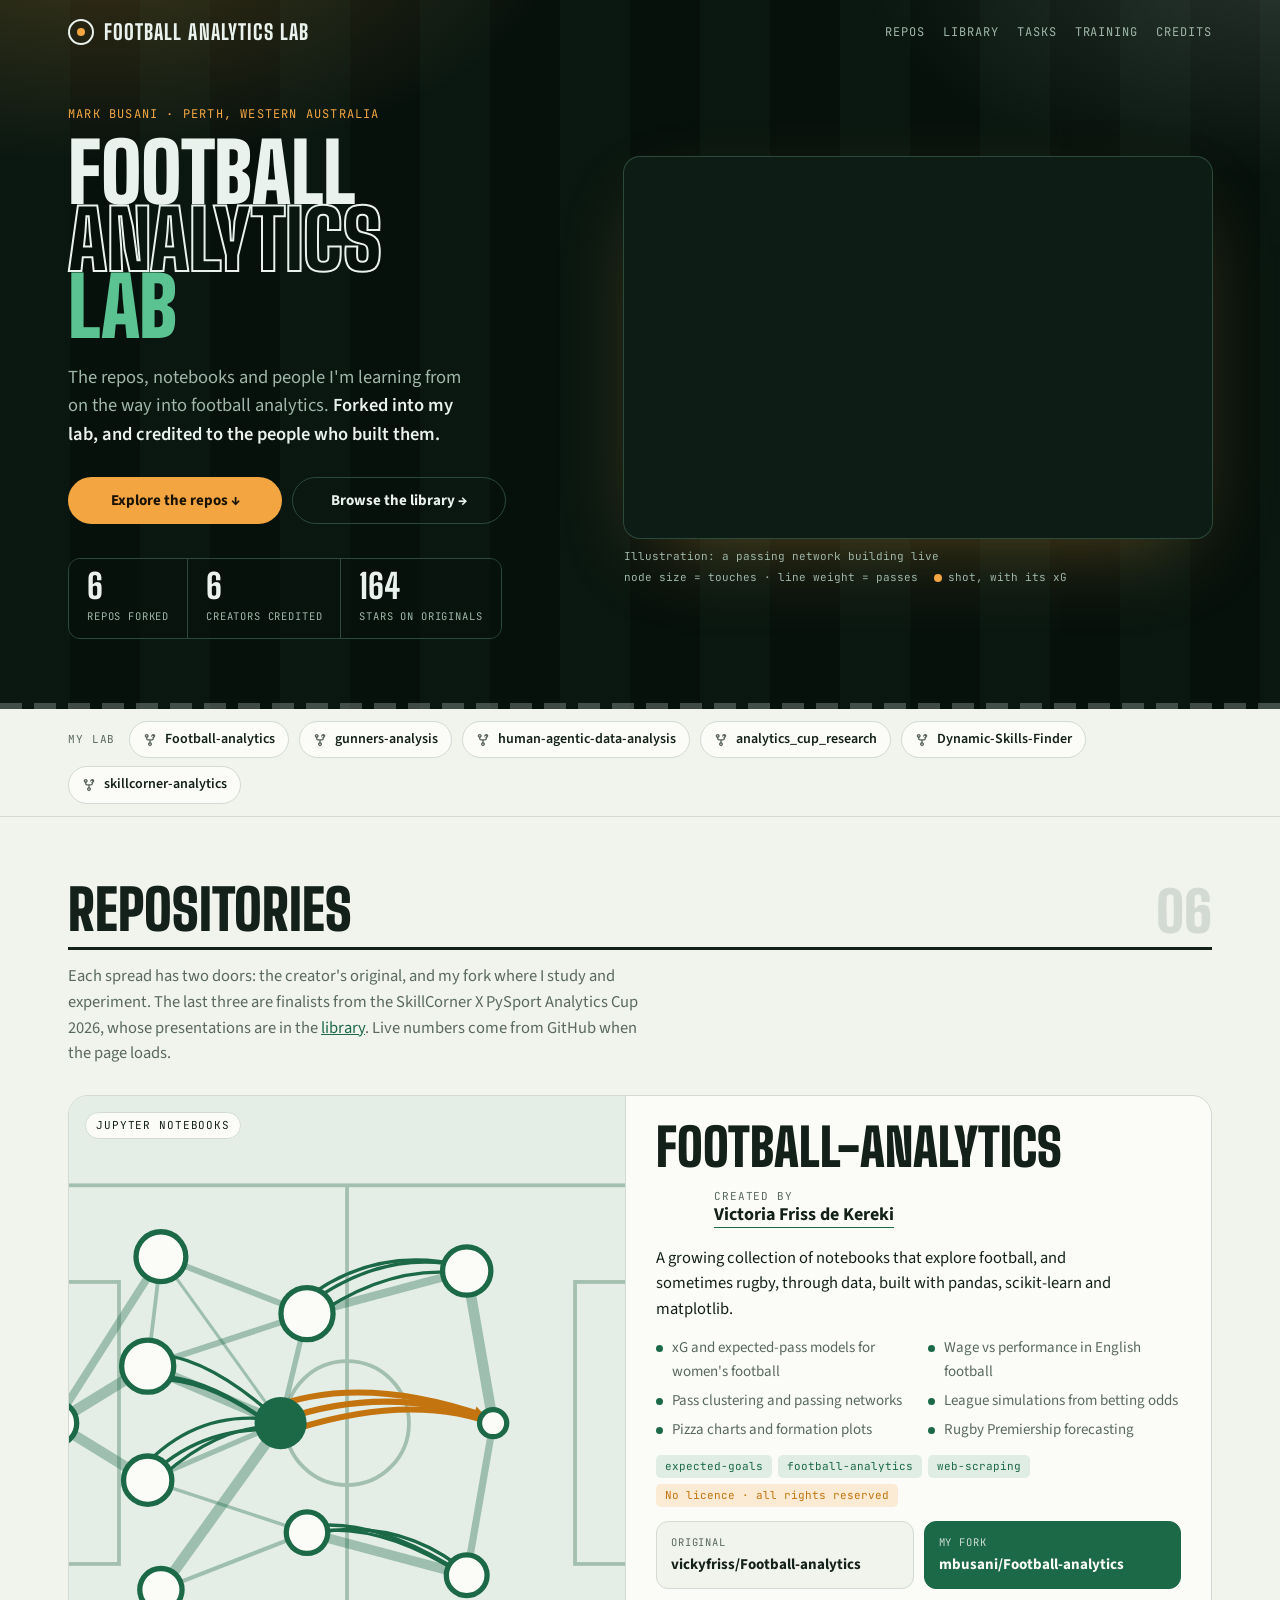
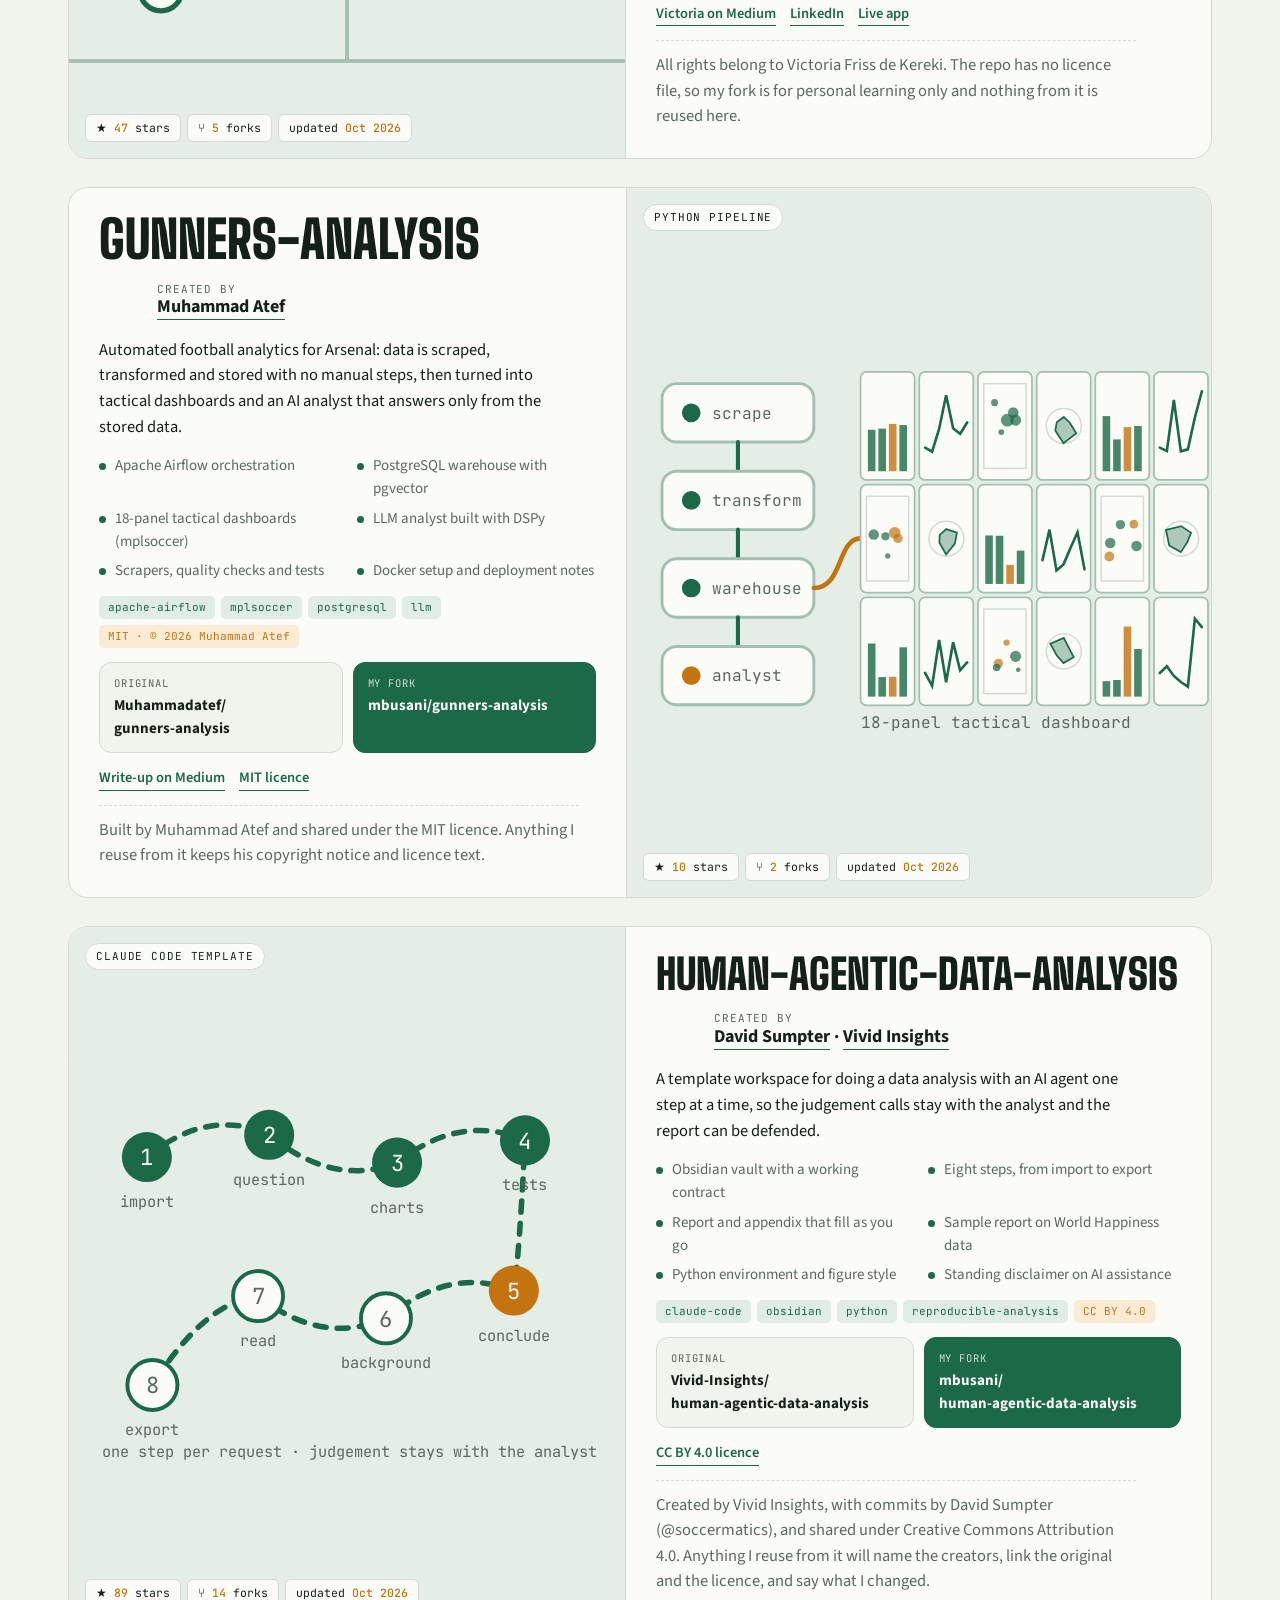
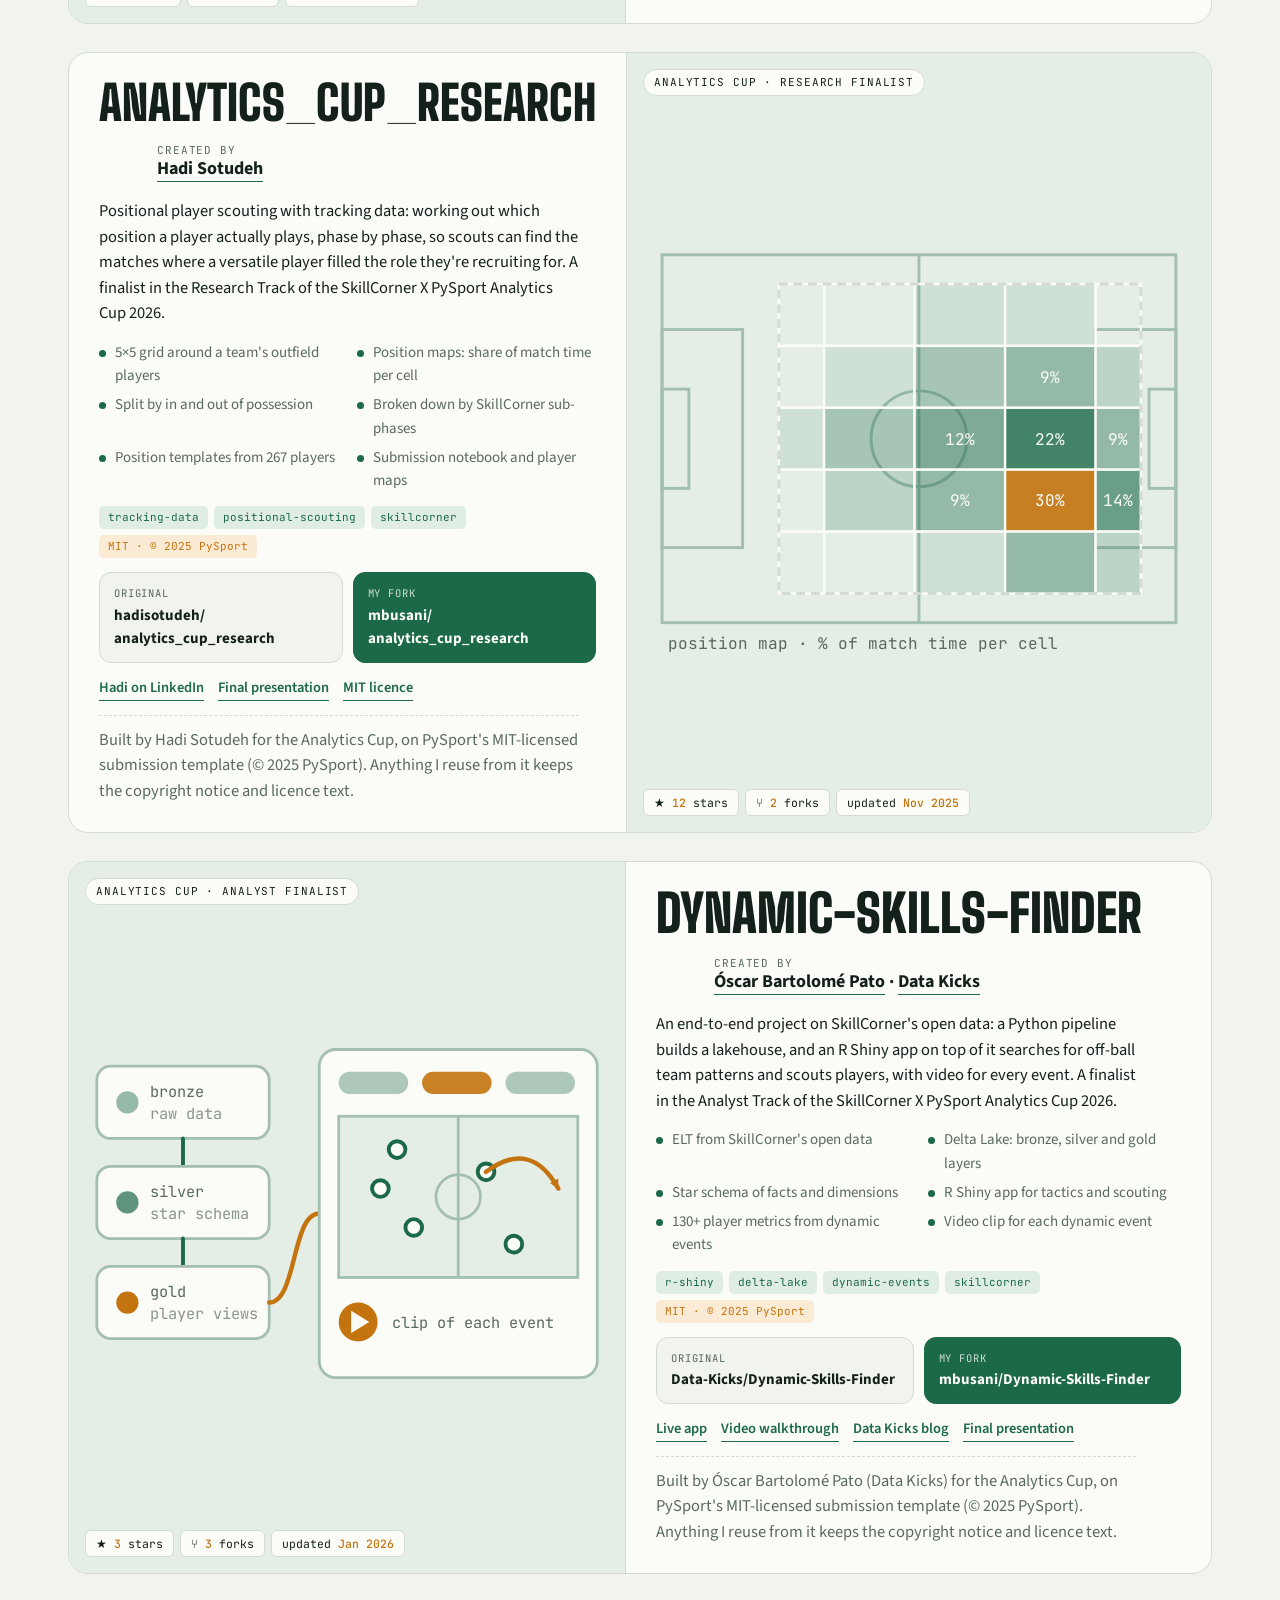
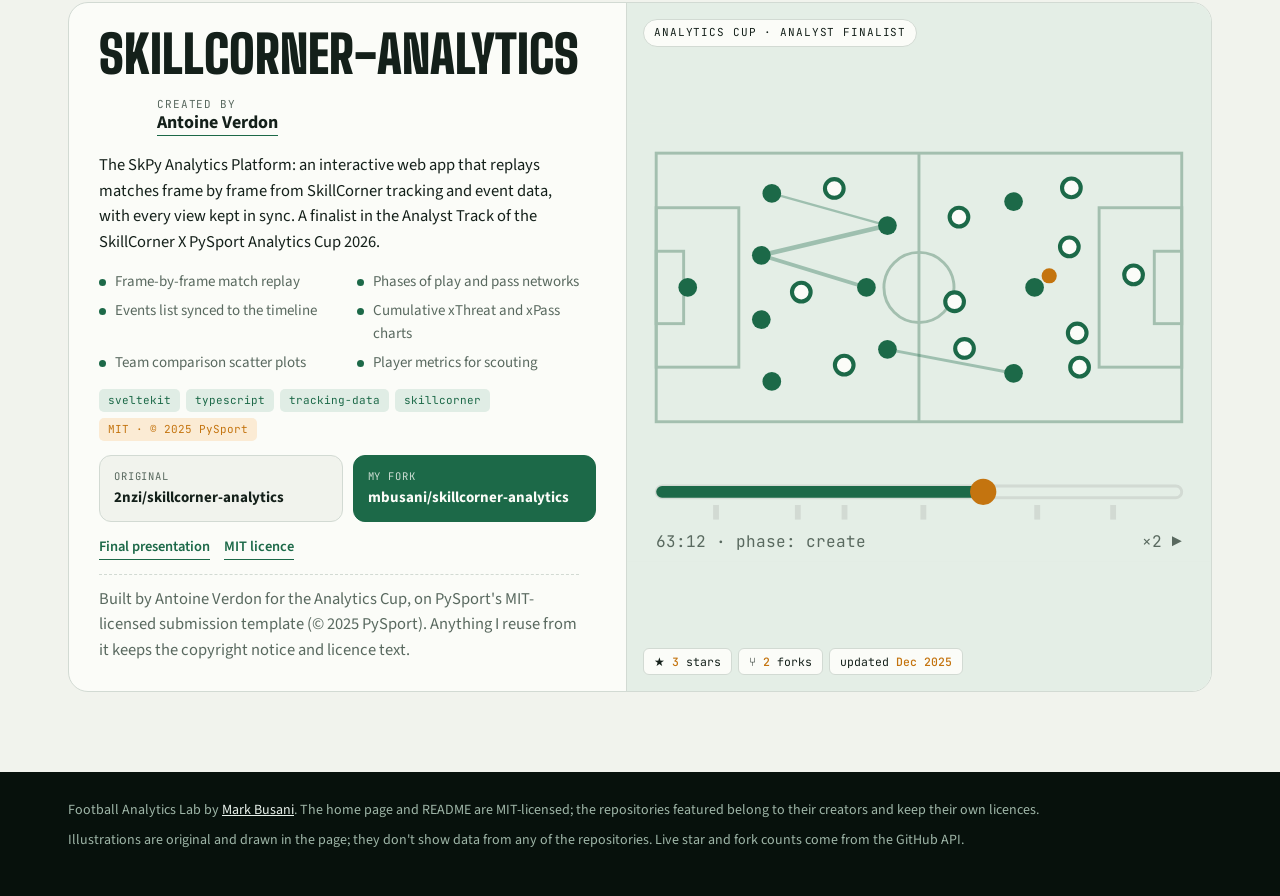
==== commit 9e6a440e: "Update index.html" ====
--- a/index.html
+++ b/index.html
@@ -81,11 +81,12 @@
 
 /* ---------- Dugout: quick links to my forks ---------- */
 .dugout{position:sticky;top:0;z-index:5;background:var(--bg);border-bottom:1px solid var(--line)}
-.dugout .wrap{display:flex;align-items:center;gap:10px;padding-block:12px;overflow-x:auto;scrollbar-width:thin}
+.dugout .wrap{display:flex;align-items:center;flex-wrap:wrap;gap:8px 10px;padding-block:12px}
 .dugout .lbl{font-family:var(--mono);font-size:11px;text-transform:uppercase;letter-spacing:.08em;color:var(--muted);flex:none;margin-right:4px}
 .dugout a{flex:none;display:inline-flex;align-items:center;gap:8px;padding:7px 13px;border:1px solid var(--line);border-radius:999px;background:var(--surface);color:var(--fg);text-decoration:none;font-weight:600;font-size:14px}
 .dugout a:hover{border-color:var(--turf)}
 .dugout a svg{width:14px;height:14px;fill:currentColor;opacity:.7}
+@media (max-width:700px){.dugout{position:static}}   /* wrapped onto several rows, a pinned bar would cover too much of a phone screen */
 
 /* ---------- Sections ---------- */
 main .wrap{padding-block:12px 80px}
@@ -106,7 +107,7 @@
 .art .live span{font-family:var(--mono);font-size:11.5px;background:var(--surface);border:1px solid var(--line);padding:4px 10px;border-radius:6px;font-variant-numeric:tabular-nums}
 .art .live b{color:var(--amber);font-weight:500}
 .copy{padding:28px 30px 28px;display:flex;flex-direction:column;gap:14px;min-width:0}
-.copy h3{font-family:var(--display);font-weight:900;font-size:clamp(34px,4.4vw,52px);line-height:.92;text-transform:uppercase;margin:0;overflow-wrap:anywhere}
+.copy h3{font-family:var(--display);font-weight:900;font-size:clamp(34px,4.4vw,52px);line-height:.92;text-transform:uppercase;margin:0;white-space:nowrap}   /* one line; fitNames() shrinks long names */
 .credit{display:flex;align-items:center;gap:12px}
 .credit img{width:46px;height:46px;border-radius:50%;border:2px solid var(--turf);background:var(--pitch);flex:none}
 .credit .who{line-height:1.25;min-width:0}
@@ -124,6 +125,7 @@
 .door{display:flex;flex-direction:column;gap:2px;padding:12px 14px;border-radius:12px;border:1.5px solid var(--line);text-decoration:none;color:var(--fg);background:var(--bg);min-width:0}
 .door small{font-family:var(--mono);font-size:10.5px;text-transform:uppercase;letter-spacing:.08em;color:var(--muted)}
 .door b{font-size:15px;overflow-wrap:anywhere}
+.door b span{white-space:nowrap}   /* owner/ and repo each stay whole, so a long label breaks only after the slash */
 .door:hover{border-color:var(--turf)}
 .door.mine{background:var(--turf);border-color:var(--turf);color:var(--surface)}
 .door.mine small{color:var(--surface);opacity:.8}
@@ -231,8 +233,8 @@
         </ul>
         <div class="tags"><span class="tag">expected-goals</span><span class="tag">football-analytics</span><span class="tag">web-scraping</span><span class="tag lic">No licence · all rights reserved</span></div>
         <div class="doors">
-          <a class="door" href="https://github.com/vickyfriss/Football-analytics"><small>Original</small><b>vickyfriss/Football-analytics</b></a>
-          <a class="door mine" href="https://github.com/mbusani/Football-analytics"><small>My fork</small><b>mbusani/Football-analytics</b></a>
+          <a class="door" href="https://github.com/vickyfriss/Football-analytics"><small>Original</small><b><span>vickyfriss/</span><wbr><span>Football-analytics</span></b></a>
+          <a class="door mine" href="https://github.com/mbusani/Football-analytics"><small>My fork</small><b><span>mbusani/</span><wbr><span>Football-analytics</span></b></a>
         </div>
         <div class="more"><a href="https://medium.com/@vickyfrissdekereki">Victoria on Medium</a><a href="https://www.linkedin.com/in/victoria-friss-de-kereki/">LinkedIn</a><a href="https://football-league-simulator.streamlit.app/">Live app</a></div>
         <p class="fine">All rights belong to Victoria Friss de Kereki. The repo has no licence file, so my fork is for personal learning only and nothing from it is reused here.</p>
@@ -258,8 +260,8 @@
         </ul>
         <div class="tags"><span class="tag">apache-airflow</span><span class="tag">mplsoccer</span><span class="tag">postgresql</span><span class="tag">llm</span><span class="tag lic">MIT · © 2026 Muhammad Atef</span></div>
         <div class="doors">
-          <a class="door" href="https://github.com/Muhammadatef/gunners-analysis"><small>Original</small><b>Muhammadatef/gunners-analysis</b></a>
-          <a class="door mine" href="https://github.com/mbusani/gunners-analysis"><small>My fork</small><b>mbusani/gunners-analysis</b></a>
+          <a class="door" href="https://github.com/Muhammadatef/gunners-analysis"><small>Original</small><b><span>Muhammadatef/</span><wbr><span>gunners-analysis</span></b></a>
+          <a class="door mine" href="https://github.com/mbusani/gunners-analysis"><small>My fork</small><b><span>mbusani/</span><wbr><span>gunners-analysis</span></b></a>
         </div>
         <div class="more"><a href="https://medium.com/@muhamedfahmy7474/how-i-built-a-football-analytics-platform-that-runs-itself-and-an-ai-analyst-that-cannot-make-up-5a26fa00b93f">Write-up on Medium</a><a href="https://github.com/Muhammadatef/gunners-analysis/blob/main/LICENSE">MIT licence</a></div>
         <p class="fine">Built by Muhammad Atef and shared under the MIT licence. Anything I reuse from it keeps his copyright notice and licence text.</p>
@@ -285,8 +287,8 @@
         </ul>
         <div class="tags"><span class="tag">claude-code</span><span class="tag">obsidian</span><span class="tag">python</span><span class="tag">reproducible-analysis</span><span class="tag lic">CC BY 4.0</span></div>
         <div class="doors">
-          <a class="door" href="https://github.com/Vivid-Insights/human-agentic-data-analysis"><small>Original</small><b>Vivid-Insights/human-agentic-data-analysis</b></a>
-          <a class="door mine" href="https://github.com/mbusani/human-agentic-data-analysis"><small>My fork</small><b>mbusani/human-agentic-data-analysis</b></a>
+          <a class="door" href="https://github.com/Vivid-Insights/human-agentic-data-analysis"><small>Original</small><b><span>Vivid-Insights/</span><wbr><span>human-agentic-data-analysis</span></b></a>
+          <a class="door mine" href="https://github.com/mbusani/human-agentic-data-analysis"><small>My fork</small><b><span>mbusani/</span><wbr><span>human-agentic-data-analysis</span></b></a>
         </div>
         <div class="more"><a href="https://creativecommons.org/licenses/by/4.0/">CC BY 4.0 licence</a></div>
         <p class="fine">Created by Vivid Insights, with commits by David Sumpter (@soccermatics), and shared under Creative Commons Attribution 4.0. Anything I reuse from it will name the creators, link the original and the licence, and say what I changed.</p>
@@ -312,8 +314,8 @@
         </ul>
         <div class="tags"><span class="tag">tracking-data</span><span class="tag">positional-scouting</span><span class="tag">skillcorner</span><span class="tag lic">MIT · © 2025 PySport</span></div>
         <div class="doors">
-          <a class="door" href="https://github.com/hadisotudeh/analytics_cup_research"><small>Original</small><b>hadisotudeh/analytics_cup_research</b></a>
-          <a class="door mine" href="https://github.com/mbusani/analytics_cup_research"><small>My fork</small><b>mbusani/analytics_cup_research</b></a>
+          <a class="door" href="https://github.com/hadisotudeh/analytics_cup_research"><small>Original</small><b><span>hadisotudeh/</span><wbr><span>analytics_cup_research</span></b></a>
+          <a class="door mine" href="https://github.com/mbusani/analytics_cup_research"><small>My fork</small><b><span>mbusani/</span><wbr><span>analytics_cup_research</span></b></a>
         </div>
         <div class="more"><a href="https://www.linkedin.com/in/hadisotudeh">Hadi on LinkedIn</a><a href="https://skillcorner.com/event-2026/analytics-cup-2026-presentations">Final presentation</a><a href="https://github.com/hadisotudeh/analytics_cup_research/blob/main/LICENSE">MIT licence</a></div>
         <p class="fine">Built by Hadi Sotudeh for the Analytics Cup, on PySport's MIT-licensed submission template (© 2025 PySport). Anything I reuse from it keeps the copyright notice and licence text.</p>
@@ -339,8 +341,8 @@
         </ul>
         <div class="tags"><span class="tag">r-shiny</span><span class="tag">delta-lake</span><span class="tag">dynamic-events</span><span class="tag">skillcorner</span><span class="tag lic">MIT · © 2025 PySport</span></div>
         <div class="doors">
-          <a class="door" href="https://github.com/Data-Kicks/Dynamic-Skills-Finder"><small>Original</small><b>Data-Kicks/Dynamic-Skills-Finder</b></a>
-          <a class="door mine" href="https://github.com/mbusani/Dynamic-Skills-Finder"><small>My fork</small><b>mbusani/Dynamic-Skills-Finder</b></a>
+          <a class="door" href="https://github.com/Data-Kicks/Dynamic-Skills-Finder"><small>Original</small><b><span>Data-Kicks/</span><wbr><span>Dynamic-Skills-Finder</span></b></a>
+          <a class="door mine" href="https://github.com/mbusani/Dynamic-Skills-Finder"><small>My fork</small><b><span>mbusani/</span><wbr><span>Dynamic-Skills-Finder</span></b></a>
         </div>
         <div class="more"><a href="https://ob-projects-dynamicskillsfinder.share.connect.posit.cloud/">Live app</a><a href="https://youtu.be/RDQAqNRKvuE">Video walkthrough</a><a href="https://www.data-kicks.com/">Data Kicks blog</a><a href="https://skillcorner.com/event-2026/analytics-cup-2026-presentations">Final presentation</a></div>
         <p class="fine">Built by Óscar Bartolomé Pato (Data Kicks) for the Analytics Cup, on PySport's MIT-licensed submission template (© 2025 PySport). Anything I reuse from it keeps the copyright notice and licence text.</p>
@@ -366,8 +368,8 @@
         </ul>
         <div class="tags"><span class="tag">sveltekit</span><span class="tag">typescript</span><span class="tag">tracking-data</span><span class="tag">skillcorner</span><span class="tag lic">MIT · © 2025 PySport</span></div>
         <div class="doors">
-          <a class="door" href="https://github.com/2nzi/skillcorner-analytics"><small>Original</small><b>2nzi/skillcorner-analytics</b></a>
-          <a class="door mine" href="https://github.com/mbusani/skillcorner-analytics"><small>My fork</small><b>mbusani/skillcorner-analytics</b></a>
+          <a class="door" href="https://github.com/2nzi/skillcorner-analytics"><small>Original</small><b><span>2nzi/</span><wbr><span>skillcorner-analytics</span></b></a>
+          <a class="door mine" href="https://github.com/mbusani/skillcorner-analytics"><small>My fork</small><b><span>mbusani/</span><wbr><span>skillcorner-analytics</span></b></a>
         </div>
         <div class="more"><a href="https://skillcorner.com/event-2026/analytics-cup-2026-presentations">Final presentation</a><a href="https://github.com/2nzi/skillcorner-analytics/blob/main/LICENSE">MIT licence</a></div>
         <p class="fine">Built by Antoine Verdon for the Analytics Cup, on PySport's MIT-licensed submission template (© 2025 PySport). Anything I reuse from it keeps the copyright notice and licence text.</p>
@@ -399,6 +401,13 @@
     }catch(e){}
   }
   if(ok===document.querySelectorAll(".spread").length) document.getElementById("stars-total").textContent=total;   // only when every repo answered
+})();
+
+/* ---------- repo names stay on one line: a name too long for its column gets a smaller font ---------- */
+(function fitNames(){
+  const fit=()=>document.querySelectorAll(".copy h3").forEach(h=>{h.style.fontSize="";
+    const w=h.clientWidth,full=h.scrollWidth;if(full>w)h.style.fontSize=Math.max(14,Math.floor(parseFloat(getComputedStyle(h).fontSize)*w/full))+"px"});
+  fit();addEventListener("resize",fit);if(document.fonts)document.fonts.ready.then(fit);   // refit once the display font has loaded
 })();
 
 /* ---------- spread illustrations (original, schematic) ---------- */
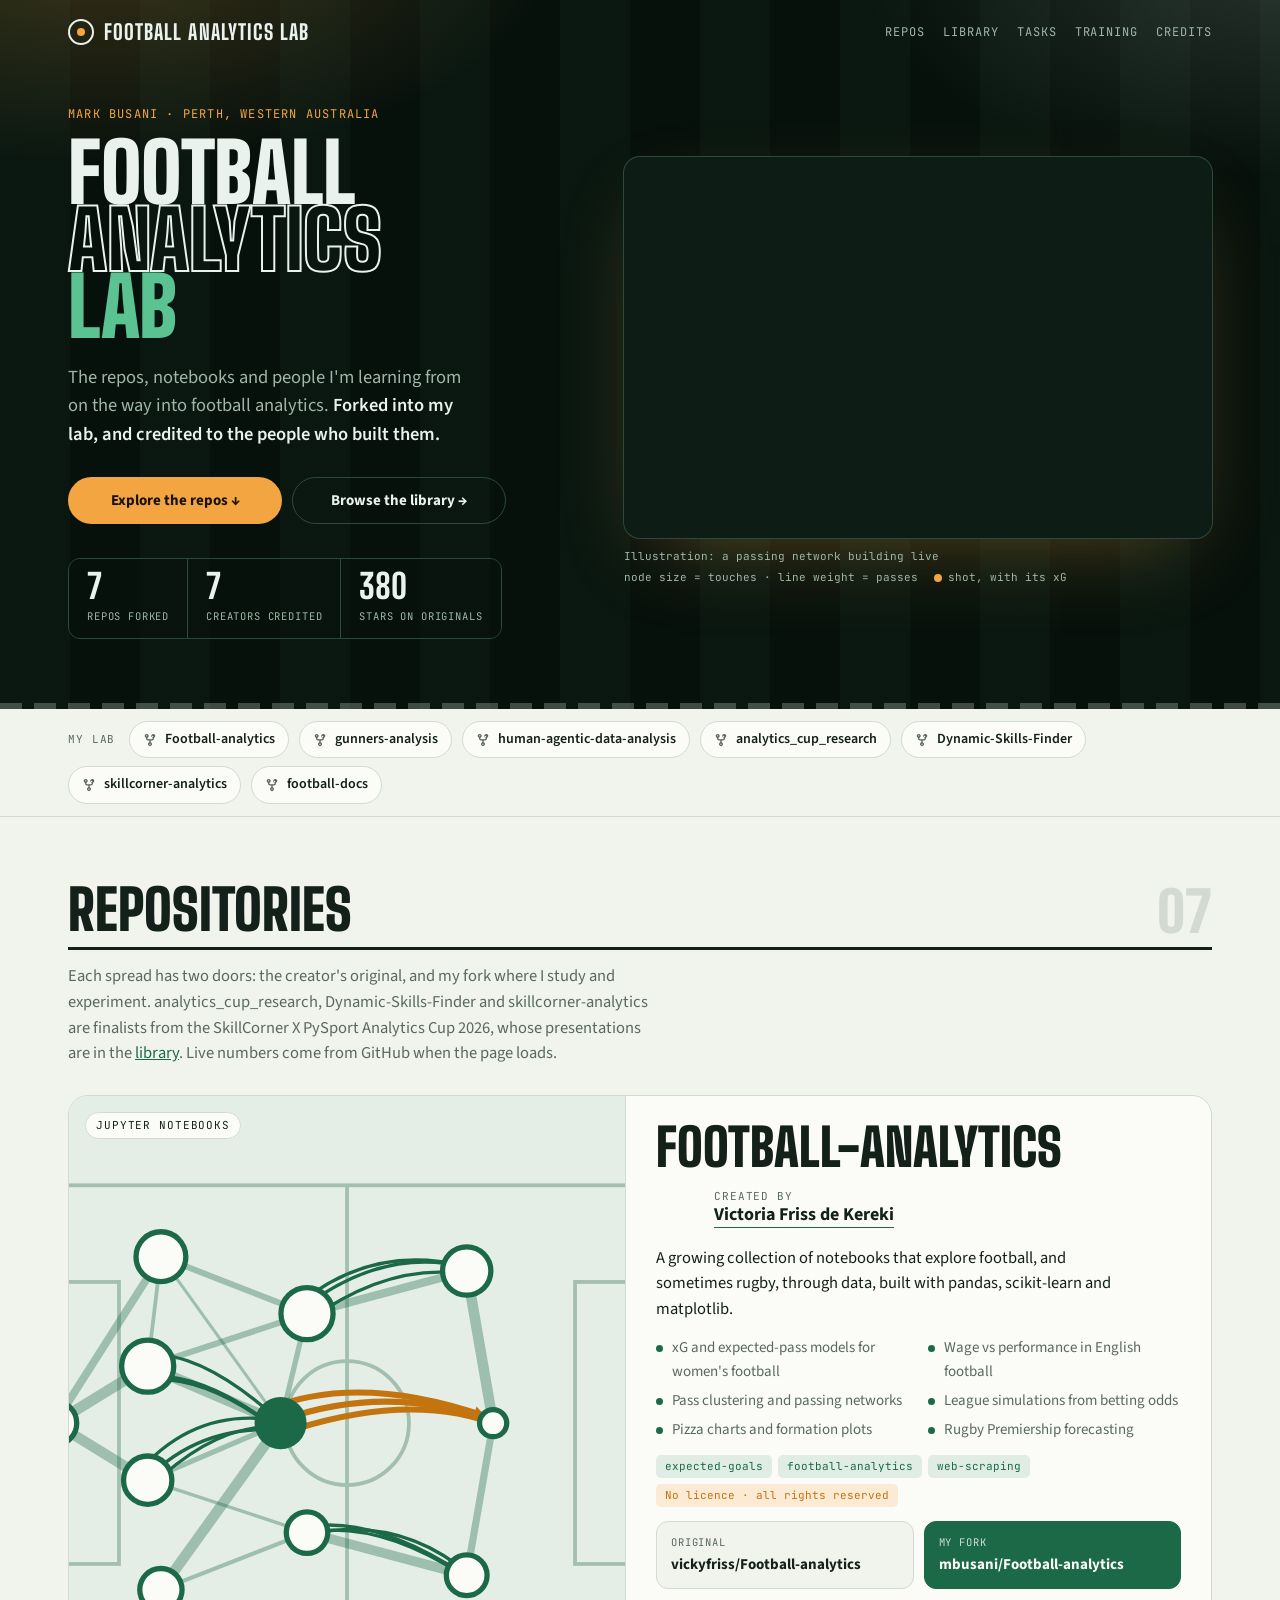
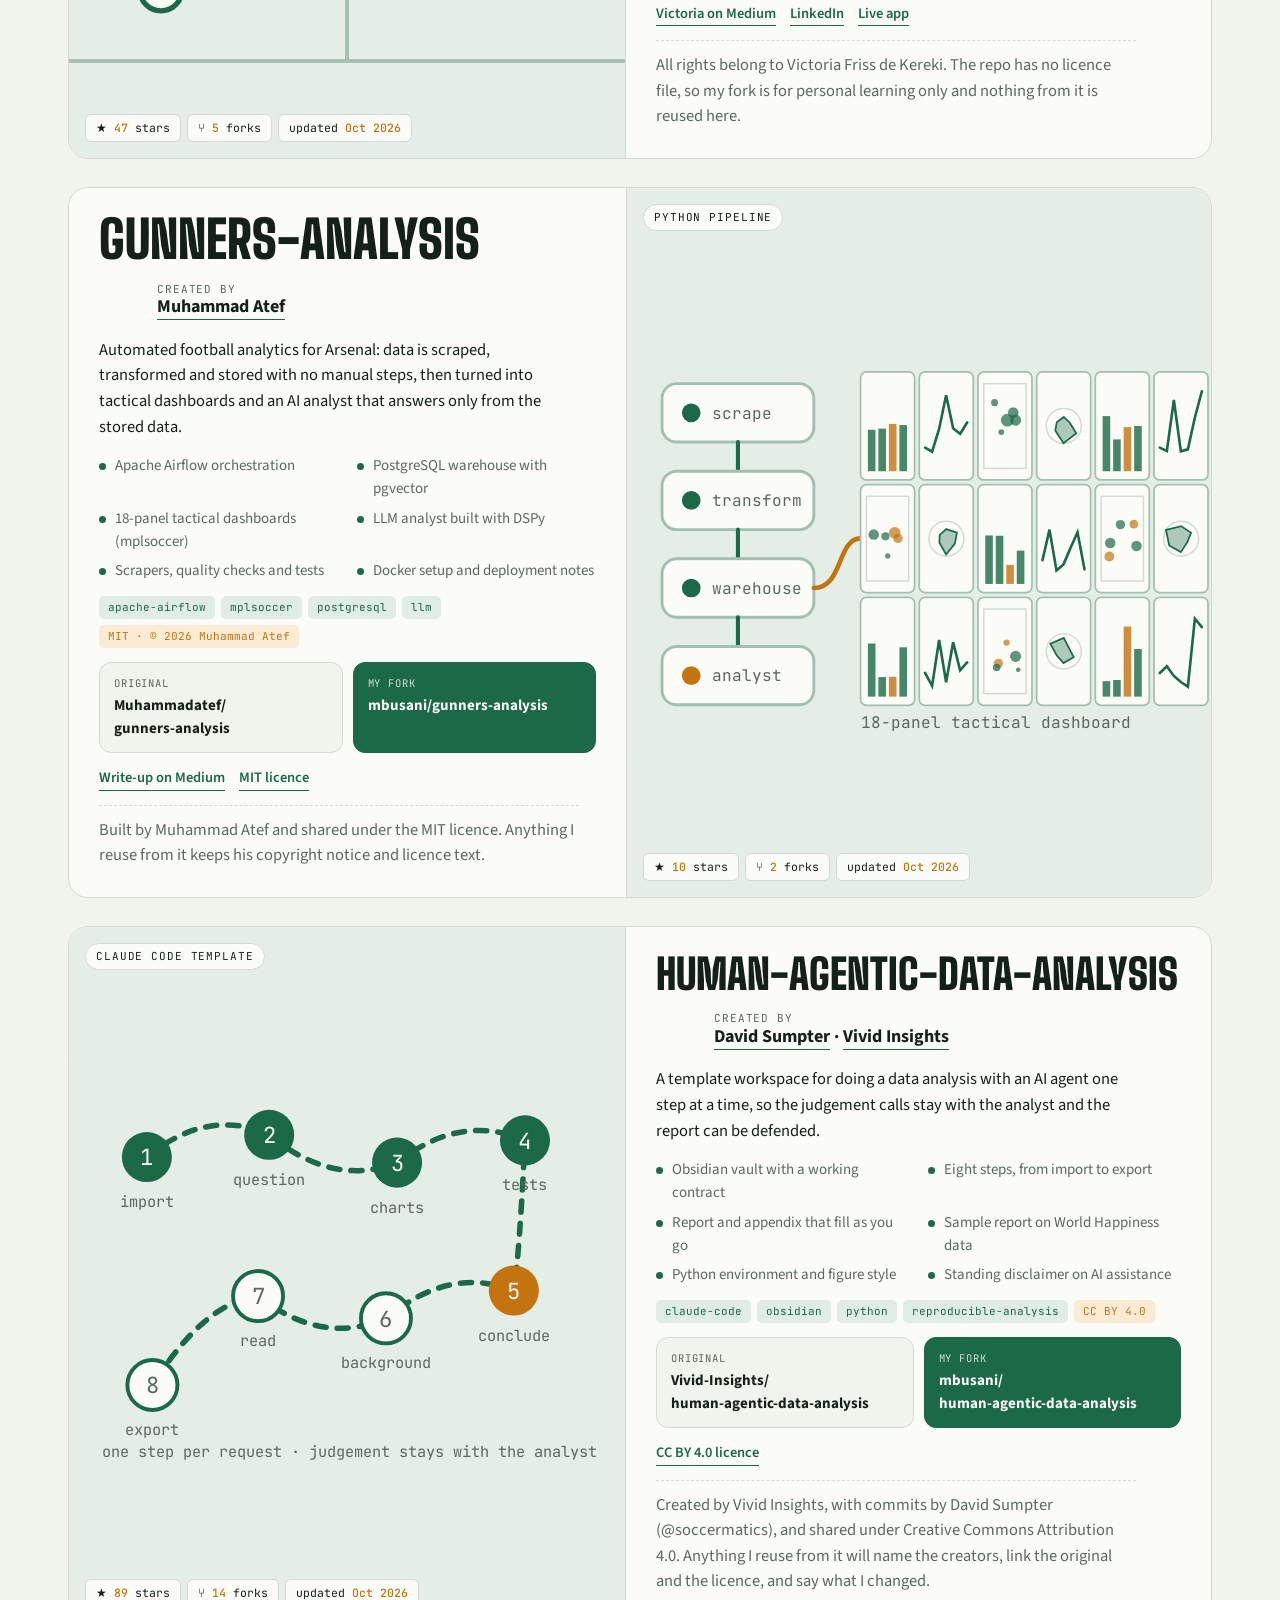
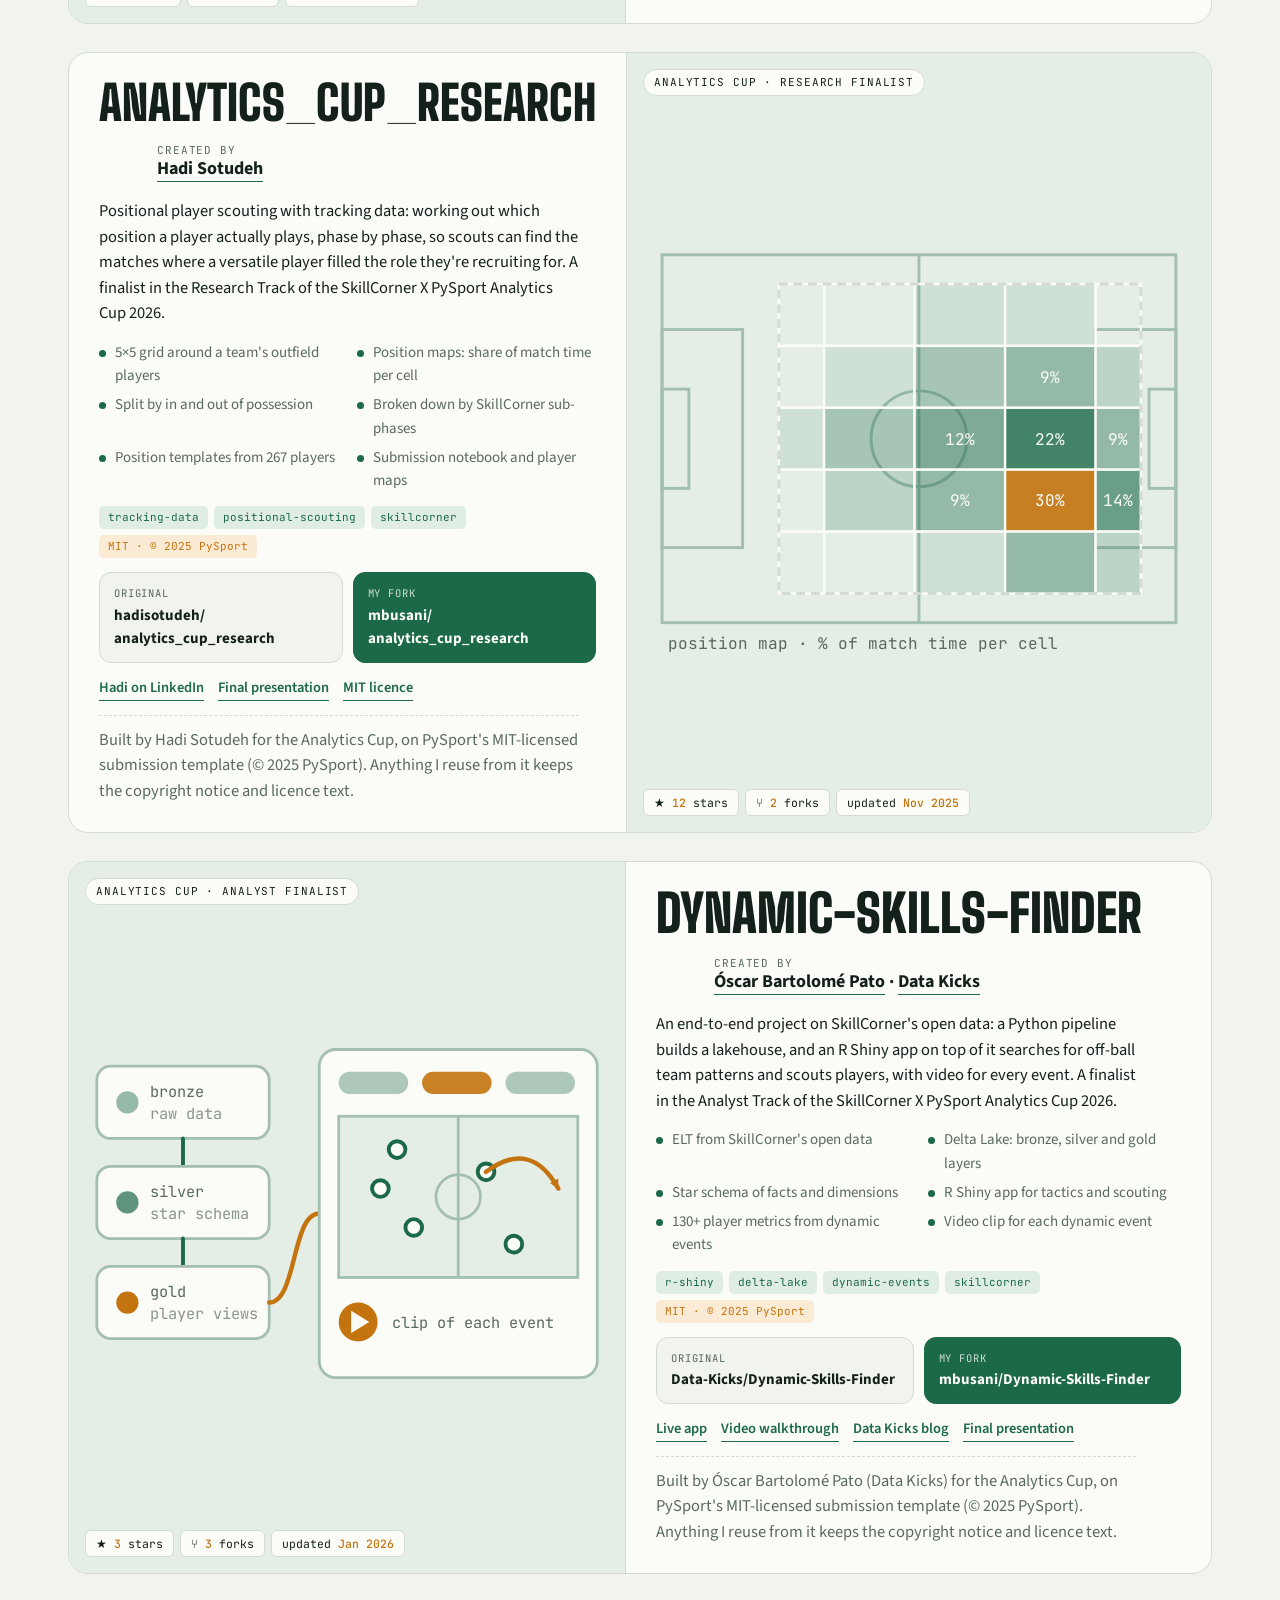
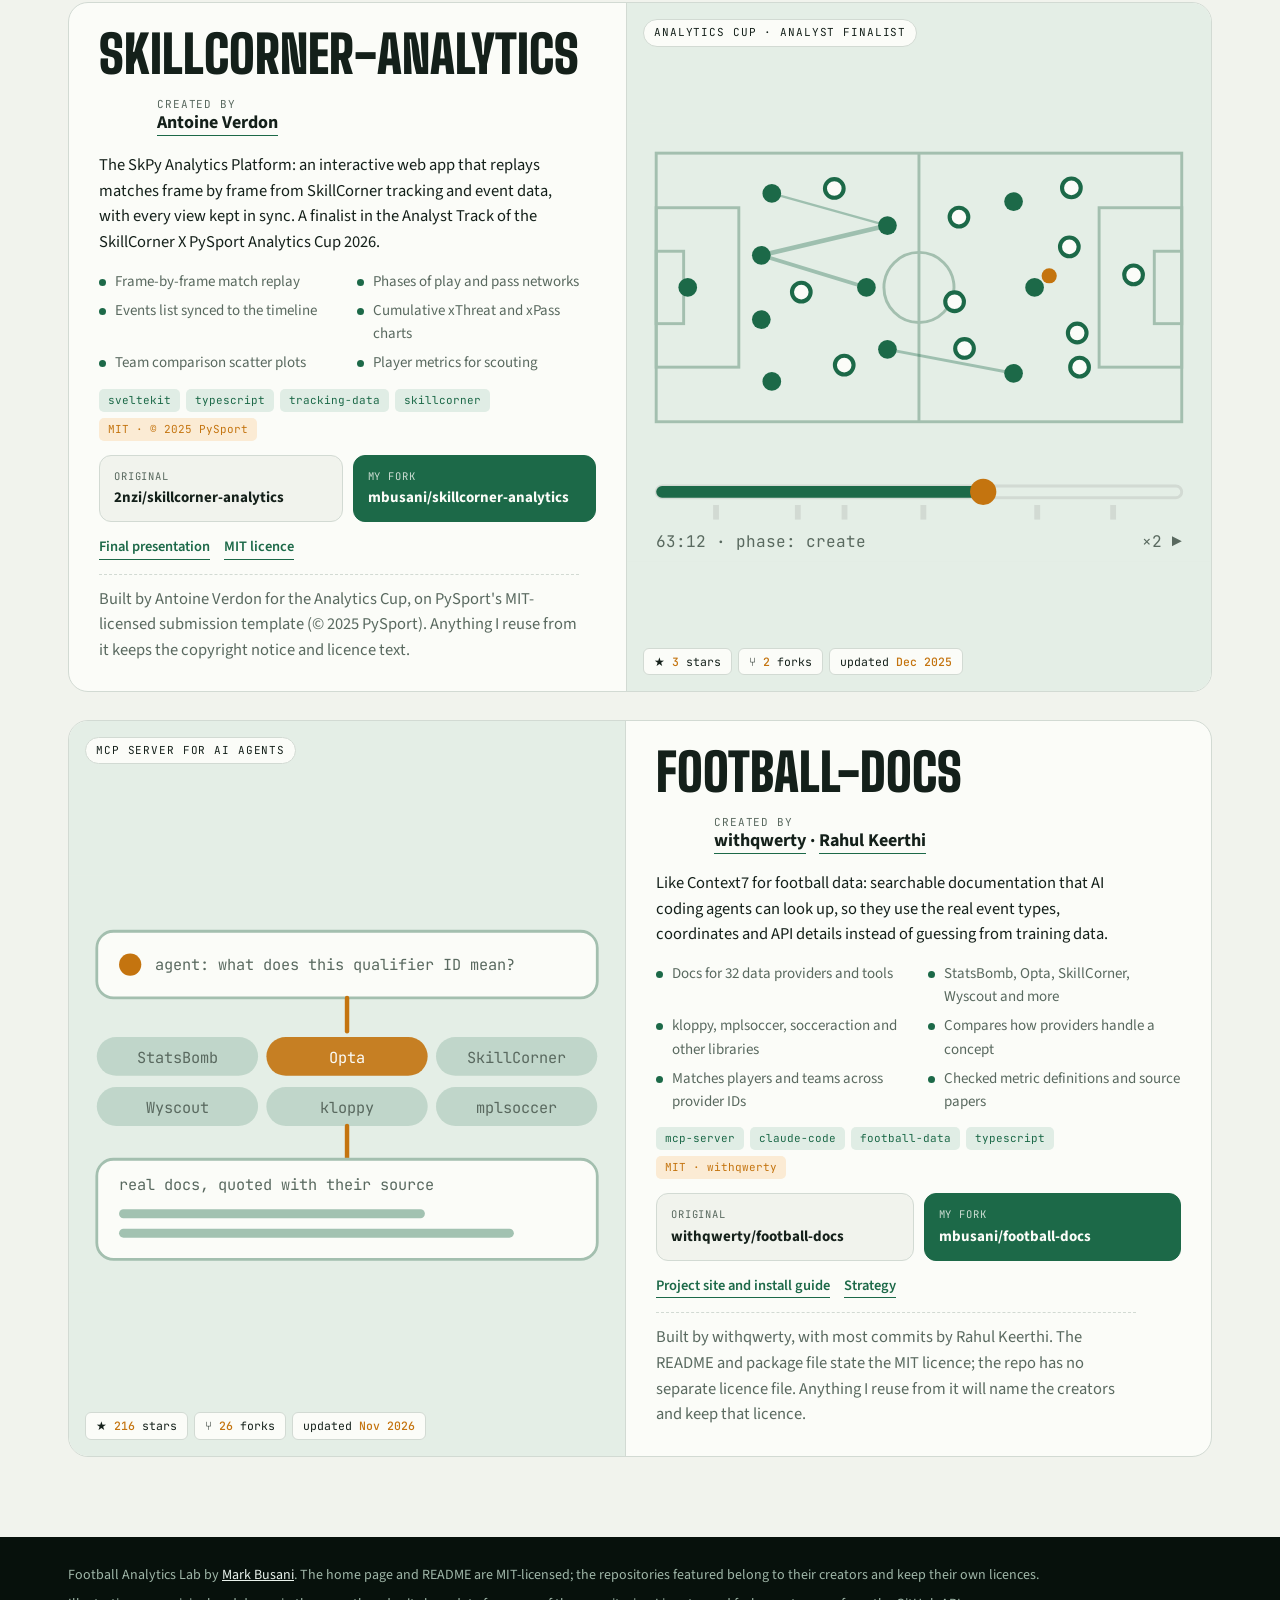
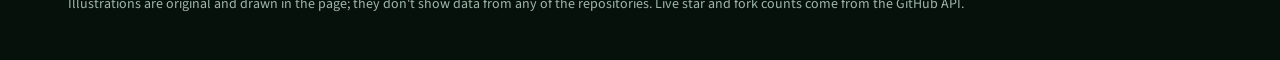
==== commit da9e1e7d: "updated links" ====
--- a/index.html
+++ b/index.html
@@ -186,9 +186,9 @@
         <a class="gh" href="library/">Browse the library →</a>
       </div>
       <div class="scoreboard" aria-label="Lab at a glance">
-        <div><b>6</b><span>repos forked</span></div>
-        <div><b>6</b><span>creators credited</span></div>
-        <div><b id="stars-total">164</b><span>stars on originals</span></div>
+        <div><b>7</b><span>repos forked</span></div>
+        <div><b>7</b><span>creators credited</span></div>
+        <div><b id="stars-total">380</b><span>stars on originals</span></div>
       </div>
     </div>
     <figure class="net">
@@ -207,12 +207,13 @@
   <a href="https://github.com/mbusani/analytics_cup_research"><svg viewBox="0 0 16 16" aria-hidden="true"><path d="M5 3.25a.75.75 0 1 1-1.5 0 .75.75 0 0 1 1.5 0Zm0 2.122a2.25 2.25 0 1 0-1.5 0v.878A2.25 2.25 0 0 0 5.75 8.5h1.5v2.128a2.251 2.251 0 1 0 1.5 0V8.5h1.5a2.25 2.25 0 0 0 2.25-2.25v-.878a2.25 2.25 0 1 0-1.5 0v.878a.75.75 0 0 1-.75.75h-4.5A.75.75 0 0 1 5 6.25v-.878Zm3.75 7.378a.75.75 0 1 1-1.5 0 .75.75 0 0 1 1.5 0Zm3-8.75a.75.75 0 1 1-1.5 0 .75.75 0 0 1 1.5 0Z"/></svg>analytics_cup_research</a>
   <a href="https://github.com/mbusani/Dynamic-Skills-Finder"><svg viewBox="0 0 16 16" aria-hidden="true"><path d="M5 3.25a.75.75 0 1 1-1.5 0 .75.75 0 0 1 1.5 0Zm0 2.122a2.25 2.25 0 1 0-1.5 0v.878A2.25 2.25 0 0 0 5.75 8.5h1.5v2.128a2.251 2.251 0 1 0 1.5 0V8.5h1.5a2.25 2.25 0 0 0 2.25-2.25v-.878a2.25 2.25 0 1 0-1.5 0v.878a.75.75 0 0 1-.75.75h-4.5A.75.75 0 0 1 5 6.25v-.878Zm3.75 7.378a.75.75 0 1 1-1.5 0 .75.75 0 0 1 1.5 0Zm3-8.75a.75.75 0 1 1-1.5 0 .75.75 0 0 1 1.5 0Z"/></svg>Dynamic-Skills-Finder</a>
   <a href="https://github.com/mbusani/skillcorner-analytics"><svg viewBox="0 0 16 16" aria-hidden="true"><path d="M5 3.25a.75.75 0 1 1-1.5 0 .75.75 0 0 1 1.5 0Zm0 2.122a2.25 2.25 0 1 0-1.5 0v.878A2.25 2.25 0 0 0 5.75 8.5h1.5v2.128a2.251 2.251 0 1 0 1.5 0V8.5h1.5a2.25 2.25 0 0 0 2.25-2.25v-.878a2.25 2.25 0 1 0-1.5 0v.878a.75.75 0 0 1-.75.75h-4.5A.75.75 0 0 1 5 6.25v-.878Zm3.75 7.378a.75.75 0 1 1-1.5 0 .75.75 0 0 1 1.5 0Zm3-8.75a.75.75 0 1 1-1.5 0 .75.75 0 0 1 1.5 0Z"/></svg>skillcorner-analytics</a>
+  <a href="https://github.com/mbusani/football-docs"><svg viewBox="0 0 16 16" aria-hidden="true"><path d="M5 3.25a.75.75 0 1 1-1.5 0 .75.75 0 0 1 1.5 0Zm0 2.122a2.25 2.25 0 1 0-1.5 0v.878A2.25 2.25 0 0 0 5.75 8.5h1.5v2.128a2.251 2.251 0 1 0 1.5 0V8.5h1.5a2.25 2.25 0 0 0 2.25-2.25v-.878a2.25 2.25 0 1 0-1.5 0v.878a.75.75 0 0 1-.75.75h-4.5A.75.75 0 0 1 5 6.25v-.878Zm3.75 7.378a.75.75 0 1 1-1.5 0 .75.75 0 0 1 1.5 0Zm3-8.75a.75.75 0 1 1-1.5 0 .75.75 0 0 1 1.5 0Z"/></svg>football-docs</a>
 </div></nav>
 
 <main><div class="wrap">
   <section id="repos">
-    <div class="sec-head"><h2>Repositories</h2><span class="count">06</span></div>
-    <p class="sec-note">Each spread has two doors: the creator's original, and my fork where I study and experiment. The last three are finalists from the SkillCorner X PySport Analytics Cup 2026, whose presentations are in the <a href="library/">library</a>. Live numbers come from GitHub when the page loads.</p>
+    <div class="sec-head"><h2>Repositories</h2><span class="count">07</span></div>
+    <p class="sec-note">Each spread has two doors: the creator's original, and my fork where I study and experiment. analytics_cup_research, Dynamic-Skills-Finder and skillcorner-analytics are finalists from the SkillCorner X PySport Analytics Cup 2026, whose presentations are in the <a href="library/">library</a>. Live numbers come from GitHub when the page loads.</p>
 
     <article class="spread" data-orig="vickyfriss/Football-analytics" data-fork="mbusani/Football-analytics">
       <div class="art"><svg id="art-vf" viewBox="0 0 200 150" preserveAspectRatio="xMidYMid slice" role="img" aria-label="Illustration of a passing network with clustered passes"></svg>
@@ -373,6 +374,33 @@
         </div>
         <div class="more"><a href="https://skillcorner.com/event-2026/analytics-cup-2026-presentations">Final presentation</a><a href="https://github.com/2nzi/skillcorner-analytics/blob/main/LICENSE">MIT licence</a></div>
         <p class="fine">Built by Antoine Verdon for the Analytics Cup, on PySport's MIT-licensed submission template (© 2025 PySport). Anything I reuse from it keeps the copyright notice and licence text.</p>
+      </div>
+    </article>
+
+    <article class="spread" data-orig="withqwerty/football-docs" data-fork="mbusani/football-docs">
+      <div class="art"><svg id="art-fd" viewBox="0 0 200 150" preserveAspectRatio="xMidYMid meet" role="img" aria-label="Illustration of an AI agent looking up football data provider documentation through a search index"></svg>
+        <span class="kicker">MCP server for AI agents</span>
+        <div class="live"><span>★ <b data-k="stars">216</b> stars</span><span>⑂ <b data-k="forks">26</b> forks</span><span>updated <b data-k="updated">Nov 2026</b></span></div>
+      </div>
+      <div class="copy">
+        <h3>football-docs</h3>
+        <div class="credit"><img src="https://avatars.githubusercontent.com/withqwerty?size=96" alt="" loading="lazy" onerror="this.style.visibility='hidden'"><div class="who"><small>Created by</small><b><a href="https://github.com/withqwerty">withqwerty</a> · <a href="https://github.com/rahulkeerthi">Rahul Keerthi</a></b></div></div>
+        <p>Like Context7 for football data: searchable documentation that AI coding agents can look up, so they use the real event types, coordinates and API details instead of guessing from training data.</p>
+        <ul class="inside">
+          <li>Docs for 32 data providers and tools</li>
+          <li>StatsBomb, Opta, SkillCorner, Wyscout and more</li>
+          <li>kloppy, mplsoccer, socceraction and other libraries</li>
+          <li>Compares how providers handle a concept</li>
+          <li>Matches players and teams across provider IDs</li>
+          <li>Checked metric definitions and source papers</li>
+        </ul>
+        <div class="tags"><span class="tag">mcp-server</span><span class="tag">claude-code</span><span class="tag">football-data</span><span class="tag">typescript</span><span class="tag lic">MIT · withqwerty</span></div>
+        <div class="doors">
+          <a class="door" href="https://github.com/withqwerty/football-docs"><small>Original</small><b><span>withqwerty/</span><wbr><span>football-docs</span></b></a>
+          <a class="door mine" href="https://github.com/mbusani/football-docs"><small>My fork</small><b><span>mbusani/</span><wbr><span>football-docs</span></b></a>
+        </div>
+        <div class="more"><a href="https://nutmeg.withqwerty.com/football-docs/">Project site and install guide</a><a href="https://github.com/withqwerty/football-docs/blob/main/STRATEGY.md">Strategy</a></div>
+        <p class="fine">Built by withqwerty, with most commits by Rahul Keerthi. The README and package file state the MIT licence; the repo has no separate licence file. Anything I reuse from it will name the creators and keep that licence.</p>
       </div>
     </article>
   </section>
@@ -478,6 +506,16 @@
   [30,58,74,101,140,166].forEach(x=>s+=`<rect class="ln" x="${x}" y="131" width="1" height="4"/>`);
   s+=`<text class="tx" x="10" y="145">63:12 · phase: create</text><text class="tx" x="190" y="145" text-anchor="end">×2 ▶</text>`;
   document.getElementById("art-an").innerHTML=s})();
+(function fd(){const W=200,H=150;let s=`<rect class="pf" width="${W}" height="${H}"/>`;
+  // an agent's question goes through the search index and comes back with the provider's real docs
+  s+=`<rect class="sf" x="10" y="20" width="180" height="24" rx="6" stroke="var(--pline)"/><circle class="hi" cx="22" cy="32" r="4"/><text class="tx" x="31" y="34">agent: what does this qualifier ID mean?</text>`;
+  s+=`<line class="eh" stroke-width="1.6" x1="100" y1="44" x2="100" y2="56"/>`;
+  [["StatsBomb",0,0],["Opta",1,0],["SkillCorner",2,0],["Wyscout",0,1],["kloppy",1,1],["mplsoccer",2,1]].forEach(([t,c,r],i)=>{const x=10+c*61,y=58+r*18;
+    s+=`<rect class="${i===1?"hi":"mk"}" fill-opacity="${i===1?.9:.18}" x="${x}" y="${y}" width="58" height="14" rx="7"/><text class="tx" x="${x+29}" y="${y+9.5}" text-anchor="middle"${i===1?' style="fill:var(--surface)"':""}>${t}</text>`});
+  s+=`<line class="eh" stroke-width="1.6" x1="100" y1="90" x2="100" y2="102"/>`;
+  s+=`<rect class="sf" x="10" y="102" width="180" height="36" rx="6" stroke="var(--pline)"/><text class="tx" x="18" y="113">real docs, quoted with their source</text>`;
+  [[18,120,110],[18,127,142]].forEach(([x,y,w])=>s+=`<rect class="mk" fill-opacity=".4" x="${x}" y="${y}" width="${w}" height="3.2" rx="1.6"/>`);
+  document.getElementById("art-fd").innerHTML=s})();
 
 /* ---------- hero: passing network that builds itself, at night ---------- */
 (function hero(){
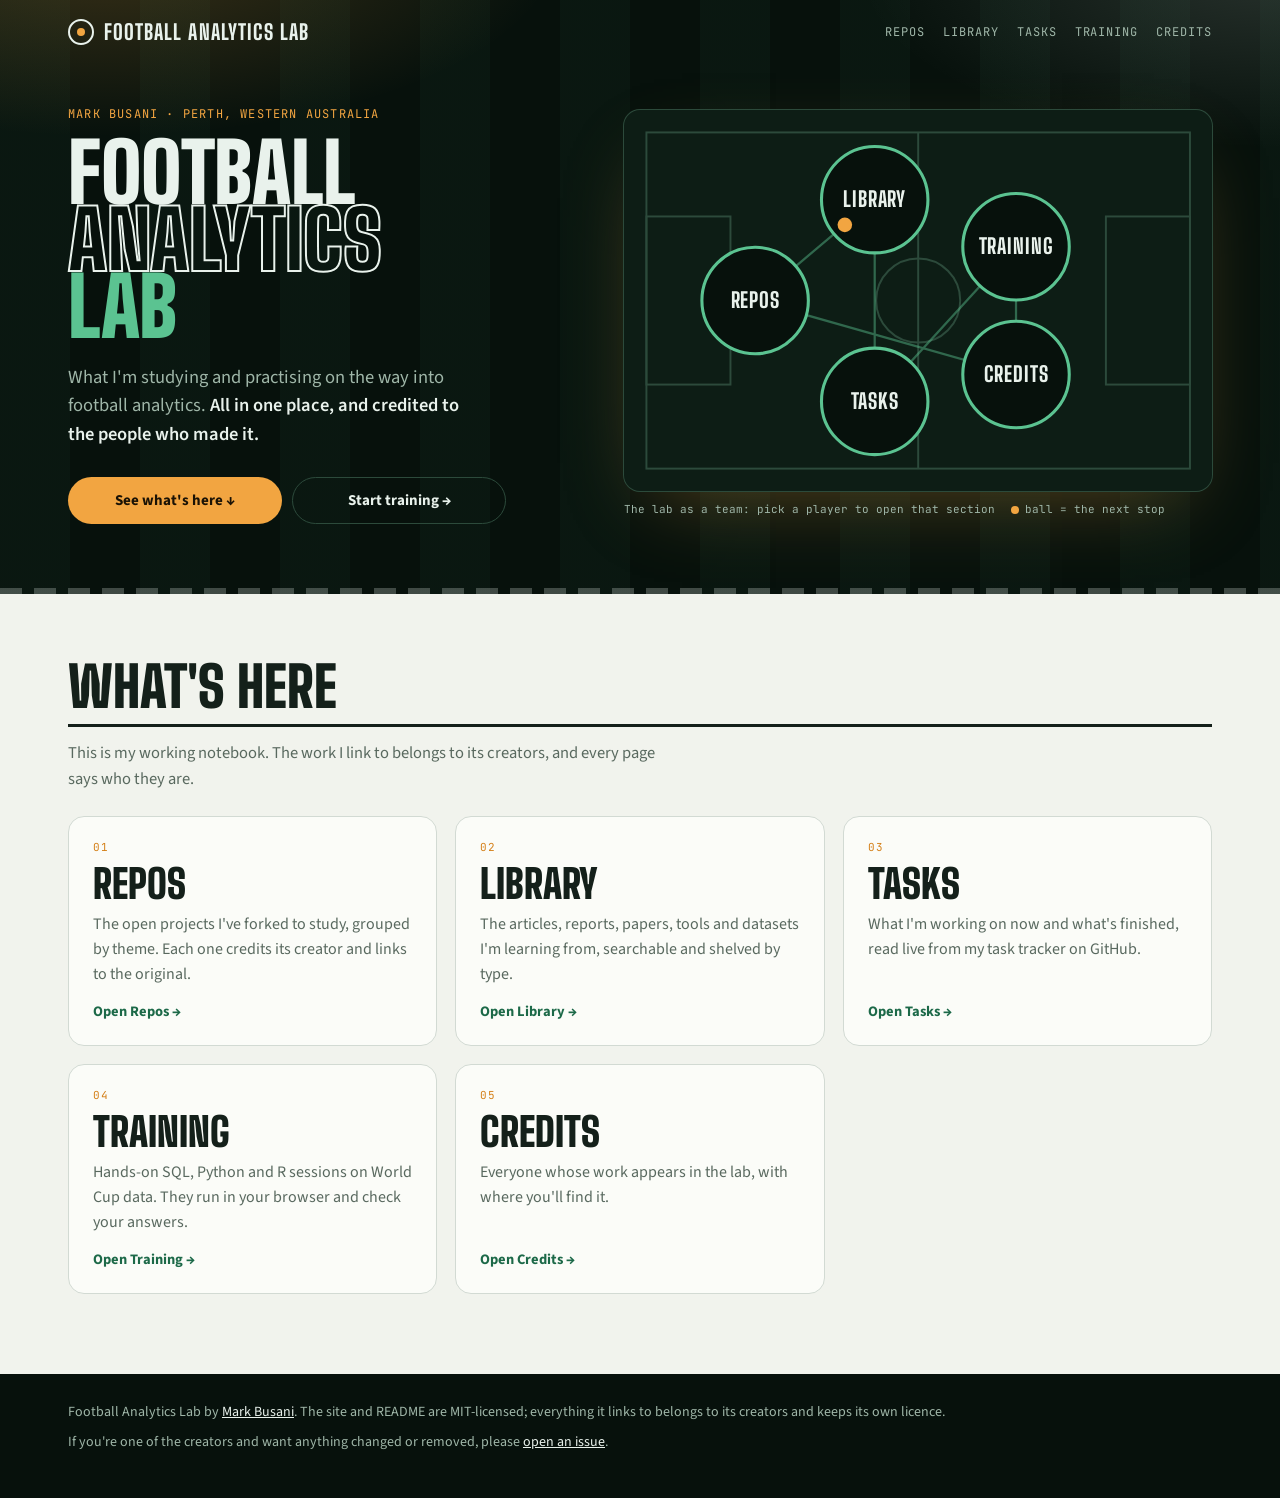
==== commit 73df73ad: "Updated IA strucuture" ====
--- a/index.html
+++ b/index.html
@@ -4,557 +4,90 @@
 <meta charset="utf-8">
 <meta name="viewport" content="width=device-width, initial-scale=1, viewport-fit=cover">
 <title>Football Analytics Lab</title>
-<meta name="description" content="Mark Busani's football analytics lab: the repos, notebooks and people I'm learning from, forked into my lab and credited to their authors.">
+<meta name="description" content="Mark Busani's football analytics lab: the projects, reading and hands-on practice from the way into football analytics, all in one place and credited to the people who made them.">
 <meta property="og:title" content="Football Analytics Lab">
-<meta property="og:description" content="The repos, notebooks and people I'm learning from on the way into football analytics, credited to their authors.">
+<meta property="og:description" content="The projects, reading and hands-on practice from one person's way into football analytics, credited to the people who made them.">
 <link rel="preconnect" href="https://fonts.googleapis.com">
 <link rel="preconnect" href="https://fonts.gstatic.com" crossorigin>
 <link rel="stylesheet" href="https://fonts.googleapis.com/css2?family=Big+Shoulders+Display:wght@600;800;900&family=Source+Sans+3:wght@400;500;600;700&family=JetBrains+Mono:wght@400;500&display=swap">
+<link rel="stylesheet" href="assets/site.css">
+<link rel="stylesheet" href="assets/site-big.css">
 <style>
-/* Layout: a night match. A floodlit hero band holds the live passing network; below it,
-   the match programme: a quick-link "dugout" bar to my forks, then one feature spread per repo
-   with the creator credited beside two equal doors (original / my fork), live GitHub numbers on each. */
-:root{
-  --bg:#f1f3ed; --surface:#fbfcf8; --fg:#14201a; --muted:#59695f; --line:#d2dad3;
-  --turf:#1c6948; --turf-soft:#e0ede5; --amber:#c4740f; --amber-soft:#fbebd4;
-  --pitch:#e4eee6; --pline:#a3bfaf;
-  /* hero band is always a night match, in both themes */
-  --night:#07110c; --night-2:#0d1d15; --chalk:#e9f2ec; --chalk-dim:#9fb6a8; --flood:#f2a541; --grass:#5bc391; --nline:#2c4a3b;
-  --display:"Big Shoulders Display","Arial Narrow","Roboto Condensed",Impact,sans-serif;
-  --body:"Source Sans 3","Segoe UI",system-ui,sans-serif;
-  --mono:"JetBrains Mono",ui-monospace,Menlo,Consolas,monospace;
-  color-scheme:light;
-}
-@media (prefers-color-scheme: dark){:root{
-  --bg:#0c130f; --surface:#131c17; --fg:#e2eae4; --muted:#93a399; --line:#25312a;
-  --turf:#5bc391; --turf-soft:#17281e; --amber:#f2a541; --amber-soft:#30251a;
-  --pitch:#11201a; --pline:#2f4b3d; color-scheme:dark}}
-*{box-sizing:border-box}
-html,body{margin:0}
-html{scroll-behavior:smooth}
-body{background:var(--bg);color:var(--fg);font-family:var(--body);font-size:16px;line-height:1.55}
-.wrap{max-width:1180px;margin:0 auto;padding-left:max(18px,env(safe-area-inset-left,0px));padding-right:max(18px,env(safe-area-inset-right,0px))}
-a{color:var(--turf)}
-:focus-visible{outline:2px solid var(--amber);outline-offset:3px}
-.eyebrow{font-family:var(--mono);font-size:12px;letter-spacing:.1em;text-transform:uppercase}
-
-/* ---------- Night hero ---------- */
-.hero{position:relative;background:var(--night);color:var(--chalk);overflow:hidden;padding-top:env(safe-area-inset-top,0px)}
-.hero::before{content:"";position:absolute;inset:0;pointer-events:none;
-  background:
-    radial-gradient(60% 55% at 8% -10%, rgba(242,165,65,.22), transparent 60%),
-    radial-gradient(55% 50% at 100% -5%, rgba(233,242,236,.14), transparent 60%),
-    repeating-linear-gradient(90deg, rgba(91,195,145,.035) 0 70px, transparent 70px 140px);}
-nav.top{position:relative;z-index:2}
-nav.top .wrap{display:flex;align-items:center;gap:18px;padding-block:16px;flex-wrap:wrap}
-.brand{display:flex;align-items:center;gap:10px;font-family:var(--display);font-weight:800;font-size:21px;letter-spacing:.05em;text-transform:uppercase;color:var(--chalk);text-decoration:none}
-.brand i{width:26px;height:26px;border-radius:50%;border:2px solid var(--chalk);position:relative;display:inline-block}
-.brand i::after{content:"";position:absolute;inset:7px;border-radius:50%;background:var(--flood)}
-nav.top .sp{flex:1}
-nav.top a.lnk{font-family:var(--mono);font-size:12px;color:var(--chalk-dim);text-decoration:none;text-transform:uppercase;letter-spacing:.08em}
-nav.top a.lnk:hover{color:var(--chalk)}
-.hero-grid{position:relative;z-index:1;display:grid;grid-template-columns:minmax(0,1fr) minmax(0,1.15fr);gap:44px;align-items:center;padding-block:40px 64px}
-.hero .eyebrow{color:var(--flood)}
-h1{font-family:var(--display);font-weight:900;font-size:clamp(48px,6.4vw,96px);line-height:.82;margin:16px 0 22px;text-transform:uppercase;letter-spacing:-.005em}
-h1 .l2{display:block;-webkit-text-stroke:2px var(--chalk);color:transparent}
-h1 .l3{display:block;color:var(--grass)}
-.lede{max-width:46ch;color:var(--chalk-dim);margin:0;font-size:18.5px}
-.lede b{color:var(--chalk);font-weight:600}
-.lede{display:grid}.lede>span{grid-area:1/1}.lede .sizer{visibility:hidden}
-.cta a{width:214px;justify-content:center}
-.cta{display:flex;flex-wrap:wrap;gap:10px;margin-top:28px}
-.cta a{display:inline-flex;align-items:center;gap:8px;font-weight:700;font-size:15px;padding:11px 18px;border-radius:999px;text-decoration:none}
-.cta .go{background:var(--flood);color:#1a1205}
-.cta .go:hover{filter:brightness(1.08)}
-.cta .gh{border:1.5px solid var(--nline);color:var(--chalk)}
-.cta .gh:hover{border-color:var(--chalk)}
-.scoreboard{display:flex;gap:0;margin-top:34px;border:1px solid var(--nline);border-radius:12px;overflow:hidden;width:fit-content;max-width:100%}
-.scoreboard div{padding:10px 18px;border-right:1px solid var(--nline);background:rgba(7,17,12,.6)}
-.scoreboard div:last-child{border-right:0}
-.scoreboard b{display:block;font-family:var(--display);font-weight:800;font-size:34px;line-height:1;color:var(--chalk);font-variant-numeric:tabular-nums}
-.scoreboard span{font-family:var(--mono);font-size:10.5px;text-transform:uppercase;letter-spacing:.08em;color:var(--chalk-dim)}
-figure.net{margin:0;min-width:0;position:relative}
-figure.net canvas{display:block;width:100%;aspect-ratio:105/68;border-radius:16px;background:var(--night-2);box-shadow:0 0 0 1px var(--nline),0 30px 80px -30px rgba(242,165,65,.35)}
-figure.net figcaption{font-family:var(--mono);font-size:11px;color:var(--chalk-dim);margin-top:10px;display:flex;flex-wrap:wrap;gap:4px 16px}
-figure.net figcaption i{display:inline-block;width:8px;height:8px;border-radius:50%;background:var(--flood);margin-right:6px;vertical-align:middle}
-.touchline{height:6px;background:repeating-linear-gradient(90deg,var(--chalk) 0 22px,transparent 22px 34px);opacity:.25}
-
-/* ---------- Dugout: quick links to my forks ---------- */
-.dugout{position:sticky;top:0;z-index:5;background:var(--bg);border-bottom:1px solid var(--line)}
-.dugout .wrap{display:flex;align-items:center;flex-wrap:wrap;gap:8px 10px;padding-block:12px}
-.dugout .lbl{font-family:var(--mono);font-size:11px;text-transform:uppercase;letter-spacing:.08em;color:var(--muted);flex:none;margin-right:4px}
-.dugout a{flex:none;display:inline-flex;align-items:center;gap:8px;padding:7px 13px;border:1px solid var(--line);border-radius:999px;background:var(--surface);color:var(--fg);text-decoration:none;font-weight:600;font-size:14px}
-.dugout a:hover{border-color:var(--turf)}
-.dugout a svg{width:14px;height:14px;fill:currentColor;opacity:.7}
-@media (max-width:700px){.dugout{position:static}}   /* wrapped onto several rows, a pinned bar would cover too much of a phone screen */
-
-/* ---------- Sections ---------- */
-main .wrap{padding-block:12px 80px}
-section{margin-top:56px}
-.sec-head{display:flex;align-items:flex-end;gap:16px;padding-bottom:12px;border-bottom:3px solid var(--fg)}
-.sec-head h2{font-family:var(--display);font-weight:900;font-size:clamp(36px,5vw,56px);line-height:.9;text-transform:uppercase;margin:0}
-.sec-head .count{margin-left:auto;font-family:var(--display);font-weight:900;font-size:56px;line-height:.85;color:var(--line)}
-.sec-note{color:var(--muted);margin:14px 0 0;max-width:74ch;font-size:16.5px}
-
-/* ---------- Repo spreads ---------- */
-.spread{display:grid;grid-template-columns:minmax(0,1fr) minmax(0,1.05fr);margin-top:28px;background:var(--surface);border:1px solid var(--line);border-radius:20px;overflow:hidden;transition:transform .3s ease, box-shadow .3s ease}
-.spread:hover{transform:translateY(-3px);box-shadow:0 24px 50px -30px rgba(20,32,26,.45)}
-.spread.flip .art{order:2;border-right:0;border-left:1px solid var(--line)}
-.art{position:relative;background:var(--pitch);border-right:1px solid var(--line);min-height:380px;overflow:hidden}
-.art svg{position:absolute;left:0;right:0;top:44px;bottom:52px;width:100%;height:calc(100% - 96px)}
-.art .kicker{position:absolute;left:16px;top:16px;font-family:var(--mono);font-size:11px;text-transform:uppercase;letter-spacing:.08em;background:var(--surface);border:1px solid var(--line);padding:4px 10px;border-radius:999px}
-.art .live{position:absolute;left:16px;right:16px;bottom:16px;display:flex;flex-wrap:wrap;gap:6px}
-.art .live span{font-family:var(--mono);font-size:11.5px;background:var(--surface);border:1px solid var(--line);padding:4px 10px;border-radius:6px;font-variant-numeric:tabular-nums}
-.art .live b{color:var(--amber);font-weight:500}
-.copy{padding:28px 30px 28px;display:flex;flex-direction:column;gap:14px;min-width:0}
-.copy h3{font-family:var(--display);font-weight:900;font-size:clamp(34px,4.4vw,52px);line-height:.92;text-transform:uppercase;margin:0;white-space:nowrap}   /* one line; fitNames() shrinks long names */
-.credit{display:flex;align-items:center;gap:12px}
-.credit img{width:46px;height:46px;border-radius:50%;border:2px solid var(--turf);background:var(--pitch);flex:none}
-.credit .who{line-height:1.25;min-width:0}
-.credit .who small{display:block;font-family:var(--mono);font-size:11px;text-transform:uppercase;letter-spacing:.08em;color:var(--muted)}
-.credit .who b{font-size:18px}
-.credit .who a{color:var(--fg);text-decoration:none;border-bottom:1.5px solid var(--turf)}
-.copy p{margin:0;max-width:60ch;font-size:16.5px}
-.inside{margin:0;padding:0;list-style:none;display:grid;grid-template-columns:repeat(auto-fill,minmax(210px,1fr));gap:6px 18px;font-size:15px;color:var(--muted)}
-.inside li{padding-left:16px;position:relative}
-.inside li::before{content:"";position:absolute;left:0;top:.6em;width:7px;height:7px;border-radius:50%;background:var(--turf)}
-.tags{display:flex;flex-wrap:wrap;gap:6px}
-.tag{font-family:var(--mono);font-size:11px;padding:3px 9px;border-radius:5px;background:var(--turf-soft);color:var(--turf)}
-.tag.lic{background:var(--amber-soft);color:var(--amber)}
-.doors{display:grid;grid-template-columns:1fr 1fr;gap:10px;margin-top:auto}
-.door{display:flex;flex-direction:column;gap:2px;padding:12px 14px;border-radius:12px;border:1.5px solid var(--line);text-decoration:none;color:var(--fg);background:var(--bg);min-width:0}
-.door small{font-family:var(--mono);font-size:10.5px;text-transform:uppercase;letter-spacing:.08em;color:var(--muted)}
-.door b{font-size:15px;overflow-wrap:anywhere}
-.door b span{white-space:nowrap}   /* owner/ and repo each stay whole, so a long label breaks only after the slash */
-.door:hover{border-color:var(--turf)}
-.door.mine{background:var(--turf);border-color:var(--turf);color:var(--surface)}
-.door.mine small{color:var(--surface);opacity:.8}
-.door.mine:hover{filter:brightness(1.07)}
-.more{display:flex;flex-wrap:wrap;gap:14px;font-size:14.5px;font-weight:600}
-.more a{text-decoration:none;border-bottom:1.5px solid currentColor}
-.fine{font-size:13.5px;color:var(--muted);border-top:1px dashed var(--line);padding-top:12px;margin:0}
-
-/* ---------- Credits + next ---------- */
-.people{display:grid;grid-template-columns:repeat(auto-fit,minmax(260px,1fr));gap:16px;margin-top:22px}
-.person{display:flex;gap:14px;align-items:center;padding:16px 18px;border:1px solid var(--line);border-radius:14px;background:var(--surface)}
-.person img{width:52px;height:52px;border-radius:50%;background:var(--pitch);flex:none}
-.person b{display:block;font-size:17px}
-.person span{font-size:14px;color:var(--muted)}
-.next{display:grid;grid-template-columns:repeat(auto-fit,minmax(240px,1fr));gap:16px;margin-top:22px}
-.next div{border:1.5px dashed var(--line);border-radius:14px;padding:18px 20px}
-.next b{font-family:var(--display);font-weight:900;font-size:26px;text-transform:uppercase;display:block;margin-bottom:4px}
-.next span{color:var(--muted);font-size:15.5px}
-footer{background:var(--night);color:var(--chalk-dim);font-size:14px}
-footer .wrap{padding-block:28px calc(44px + env(safe-area-inset-bottom,0px));display:flex;flex-direction:column;gap:8px}
-footer a{color:var(--chalk)}
-
-/* ---------- illustration classes ---------- */
-.pf{fill:var(--pitch)} .pl{fill:none;stroke:var(--pline);stroke-width:1}
-.mk{fill:var(--turf)} .hi{fill:var(--amber)} .sf{fill:var(--surface)} .ln{fill:none;stroke:var(--line)}
-.ed{fill:none;stroke:var(--turf);stroke-linecap:round} .eh{fill:none;stroke:var(--amber);stroke-linecap:round}
-.nd{fill:var(--surface);stroke:var(--turf);stroke-width:1.4} .tx{fill:var(--muted);font-family:var(--mono);font-size:5.5px}
-
-@media (max-width:900px){
-  .hero-grid{grid-template-columns:1fr;gap:30px;padding-block:24px 44px}
-  .spread,.spread.flip{grid-template-columns:1fr}
-  .spread.flip .art{order:0;border-left:0}
-  .art{min-height:250px;border-right:0;border-bottom:1px solid var(--line)}
-  .spread.flip .art{border-bottom:1px solid var(--line)}
-}
-@media (max-width:480px){.doors{grid-template-columns:1fr}.copy{padding:22px 18px}.scoreboard div{padding:8px 12px}.scoreboard b{font-size:28px}h1 .l2{-webkit-text-stroke:1.5px var(--chalk)}}
-@media (prefers-reduced-motion:reduce){html{scroll-behavior:auto}.spread{transition:none}.spread:hover{transform:none}}
+/* Layout: the front door. A night hero whose figure is a map of the site, then one card per section saying what's there.
+   Both are drawn from LAB.SECTIONS in assets/site.js, so a new section appears here and in the menu with one edit. */
+figure.net svg{display:block;width:100%;aspect-ratio:105/68;border-radius:16px;background:var(--night-2);box-shadow:0 0 0 1px var(--nline),0 30px 80px -30px rgba(242,165,65,.35)}
+.map-line{fill:none;stroke:var(--nline);stroke-width:.7}
+.map-pass{fill:none;stroke:var(--grass);stroke-width:.8;stroke-opacity:.45}
+.map-node circle{fill:var(--night);stroke:var(--grass);stroke-width:1.1;transition:stroke .2s,fill .2s}
+.map-node text{fill:var(--chalk);font-family:var(--display);font-weight:800;font-size:7.5px;letter-spacing:.04em;text-transform:uppercase;text-anchor:middle}
+.map-node:hover circle,.map-node:focus-visible circle{stroke:var(--flood);fill:var(--night-2)}
+.map-ball{fill:var(--flood)}
+.guide{display:grid;grid-template-columns:repeat(auto-fit,minmax(280px,1fr));gap:18px;margin-top:24px}
+.stop{display:flex;flex-direction:column;gap:8px;padding:22px 24px;background:var(--surface);border:1.5px solid var(--line);border-radius:16px;color:var(--fg);text-decoration:none;transition:border-color .2s,transform .25s}
+.stop:hover{border-color:var(--turf);transform:translateY(-2px)}
+.stop small{font-family:var(--mono);font-size:11px;letter-spacing:.08em;color:var(--amber)}
+.stop b{font-family:var(--display);font-weight:900;font-size:40px;line-height:1;text-transform:uppercase}
+.stop span{color:var(--muted);font-size:16px}
+.stop em{margin-top:auto;padding-top:6px;font-style:normal;font-weight:700;font-size:14.5px;color:var(--turf)}
+@media (prefers-reduced-motion:reduce){.stop{transition:none}.stop:hover{transform:none}}
 </style>
+<script src="assets/site.js"></script>
 </head>
 <body>
 
 <header class="hero">
-  <nav class="top"><div class="wrap">
-    <a class="brand" href="./"><i aria-hidden="true"></i>Football Analytics Lab</a><span class="sp"></span>
-    <a class="lnk" href="./" aria-current="page">Repos</a>
-    <a class="lnk" href="library/">Library</a>
-    <a class="lnk" href="tasks/">Tasks</a>
-    <a class="lnk" href="training/">Training</a>
-    <a class="lnk" href="credits/">Credits</a>
-  </div></nav>
+  <nav class="top" data-root=""></nav>
   <div class="wrap hero-grid">
     <div>
       <div class="eyebrow">Mark Busani · Perth, Western Australia</div>
       <h1>Football<span class="l2">Analytics</span><span class="l3">Lab</span></h1>
-      <p class="lede"><span>The repos, notebooks and people I'm learning from on the way into football analytics. <b>Forked into my lab, and credited to the people who built them.</b></span><span class="sizer" aria-hidden="true">The reports, papers and tools I'm learning from on the way into football analytics. <b>Shelved in one place, and credited to the people who made them.</b></span><span class="sizer" aria-hidden="true">The jobs I'm working through on the way into football analytics. <b>Tracked with Beads, and read live from my lab on GitHub.</b></span></p>
+      <p class="lede"><span>What I'm studying and practising on the way into football analytics. <b>All in one place, and credited to the people who made it.</b></span><span class="sizer" aria-hidden="true">The reports, papers and tools I'm learning from on the way into football analytics. <b>Shelved in one place, and credited to the people who made them.</b></span><span class="sizer" aria-hidden="true">The jobs I'm working through on the way into football analytics. <b>Tracked with Beads, and read live from my lab on GitHub.</b></span><span class="sizer" aria-hidden="true">The repos, notebooks and people I'm learning from on the way into football analytics. <b>Forked into my lab, and credited to the people who built them.</b></span></p>
       <div class="cta">
-        <a class="go" href="#repos">Explore the repos ↓</a>
-        <a class="gh" href="library/">Browse the library →</a>
-      </div>
-      <div class="scoreboard" aria-label="Lab at a glance">
-        <div><b>7</b><span>repos forked</span></div>
-        <div><b>7</b><span>creators credited</span></div>
-        <div><b id="stars-total">380</b><span>stars on originals</span></div>
+        <a class="go" href="#guide">See what's here ↓</a>
+        <a class="gh" href="training/">Start training →</a>
       </div>
     </div>
     <figure class="net">
-      <canvas id="hero" role="img" aria-label="Animated illustration of a passing network building on a football pitch at night"></canvas>
-      <figcaption><span>Illustration: a passing network building live</span><span>node size = touches · line weight = passes</span><span><i></i>shot, with its xG</span></figcaption>
+      <svg id="map" viewBox="0 0 210 136" role="group" aria-label="A map of the site, drawn as players on a pitch: each player links to a section"></svg>
+      <figcaption><span>The lab as a team: pick a player to open that section</span><span><i></i>ball = the next stop</span></figcaption>
     </figure>
   </div>
   <div class="touchline" aria-hidden="true"></div>
 </header>
 
-<nav class="dugout" aria-label="My forks"><div class="wrap">
-  <span class="lbl">My lab</span>
-  <a href="https://github.com/mbusani/Football-analytics"><svg viewBox="0 0 16 16" aria-hidden="true"><path d="M5 3.25a.75.75 0 1 1-1.5 0 .75.75 0 0 1 1.5 0Zm0 2.122a2.25 2.25 0 1 0-1.5 0v.878A2.25 2.25 0 0 0 5.75 8.5h1.5v2.128a2.251 2.251 0 1 0 1.5 0V8.5h1.5a2.25 2.25 0 0 0 2.25-2.25v-.878a2.25 2.25 0 1 0-1.5 0v.878a.75.75 0 0 1-.75.75h-4.5A.75.75 0 0 1 5 6.25v-.878Zm3.75 7.378a.75.75 0 1 1-1.5 0 .75.75 0 0 1 1.5 0Zm3-8.75a.75.75 0 1 1-1.5 0 .75.75 0 0 1 1.5 0Z"/></svg>Football-analytics</a>
-  <a href="https://github.com/mbusani/gunners-analysis"><svg viewBox="0 0 16 16" aria-hidden="true"><path d="M5 3.25a.75.75 0 1 1-1.5 0 .75.75 0 0 1 1.5 0Zm0 2.122a2.25 2.25 0 1 0-1.5 0v.878A2.25 2.25 0 0 0 5.75 8.5h1.5v2.128a2.251 2.251 0 1 0 1.5 0V8.5h1.5a2.25 2.25 0 0 0 2.25-2.25v-.878a2.25 2.25 0 1 0-1.5 0v.878a.75.75 0 0 1-.75.75h-4.5A.75.75 0 0 1 5 6.25v-.878Zm3.75 7.378a.75.75 0 1 1-1.5 0 .75.75 0 0 1 1.5 0Zm3-8.75a.75.75 0 1 1-1.5 0 .75.75 0 0 1 1.5 0Z"/></svg>gunners-analysis</a>
-  <a href="https://github.com/mbusani/human-agentic-data-analysis"><svg viewBox="0 0 16 16" aria-hidden="true"><path d="M5 3.25a.75.75 0 1 1-1.5 0 .75.75 0 0 1 1.5 0Zm0 2.122a2.25 2.25 0 1 0-1.5 0v.878A2.25 2.25 0 0 0 5.75 8.5h1.5v2.128a2.251 2.251 0 1 0 1.5 0V8.5h1.5a2.25 2.25 0 0 0 2.25-2.25v-.878a2.25 2.25 0 1 0-1.5 0v.878a.75.75 0 0 1-.75.75h-4.5A.75.75 0 0 1 5 6.25v-.878Zm3.75 7.378a.75.75 0 1 1-1.5 0 .75.75 0 0 1 1.5 0Zm3-8.75a.75.75 0 1 1-1.5 0 .75.75 0 0 1 1.5 0Z"/></svg>human-agentic-data-analysis</a>
-  <a href="https://github.com/mbusani/analytics_cup_research"><svg viewBox="0 0 16 16" aria-hidden="true"><path d="M5 3.25a.75.75 0 1 1-1.5 0 .75.75 0 0 1 1.5 0Zm0 2.122a2.25 2.25 0 1 0-1.5 0v.878A2.25 2.25 0 0 0 5.75 8.5h1.5v2.128a2.251 2.251 0 1 0 1.5 0V8.5h1.5a2.25 2.25 0 0 0 2.25-2.25v-.878a2.25 2.25 0 1 0-1.5 0v.878a.75.75 0 0 1-.75.75h-4.5A.75.75 0 0 1 5 6.25v-.878Zm3.75 7.378a.75.75 0 1 1-1.5 0 .75.75 0 0 1 1.5 0Zm3-8.75a.75.75 0 1 1-1.5 0 .75.75 0 0 1 1.5 0Z"/></svg>analytics_cup_research</a>
-  <a href="https://github.com/mbusani/Dynamic-Skills-Finder"><svg viewBox="0 0 16 16" aria-hidden="true"><path d="M5 3.25a.75.75 0 1 1-1.5 0 .75.75 0 0 1 1.5 0Zm0 2.122a2.25 2.25 0 1 0-1.5 0v.878A2.25 2.25 0 0 0 5.75 8.5h1.5v2.128a2.251 2.251 0 1 0 1.5 0V8.5h1.5a2.25 2.25 0 0 0 2.25-2.25v-.878a2.25 2.25 0 1 0-1.5 0v.878a.75.75 0 0 1-.75.75h-4.5A.75.75 0 0 1 5 6.25v-.878Zm3.75 7.378a.75.75 0 1 1-1.5 0 .75.75 0 0 1 1.5 0Zm3-8.75a.75.75 0 1 1-1.5 0 .75.75 0 0 1 1.5 0Z"/></svg>Dynamic-Skills-Finder</a>
-  <a href="https://github.com/mbusani/skillcorner-analytics"><svg viewBox="0 0 16 16" aria-hidden="true"><path d="M5 3.25a.75.75 0 1 1-1.5 0 .75.75 0 0 1 1.5 0Zm0 2.122a2.25 2.25 0 1 0-1.5 0v.878A2.25 2.25 0 0 0 5.75 8.5h1.5v2.128a2.251 2.251 0 1 0 1.5 0V8.5h1.5a2.25 2.25 0 0 0 2.25-2.25v-.878a2.25 2.25 0 1 0-1.5 0v.878a.75.75 0 0 1-.75.75h-4.5A.75.75 0 0 1 5 6.25v-.878Zm3.75 7.378a.75.75 0 1 1-1.5 0 .75.75 0 0 1 1.5 0Zm3-8.75a.75.75 0 1 1-1.5 0 .75.75 0 0 1 1.5 0Z"/></svg>skillcorner-analytics</a>
-  <a href="https://github.com/mbusani/football-docs"><svg viewBox="0 0 16 16" aria-hidden="true"><path d="M5 3.25a.75.75 0 1 1-1.5 0 .75.75 0 0 1 1.5 0Zm0 2.122a2.25 2.25 0 1 0-1.5 0v.878A2.25 2.25 0 0 0 5.75 8.5h1.5v2.128a2.251 2.251 0 1 0 1.5 0V8.5h1.5a2.25 2.25 0 0 0 2.25-2.25v-.878a2.25 2.25 0 1 0-1.5 0v.878a.75.75 0 0 1-.75.75h-4.5A.75.75 0 0 1 5 6.25v-.878Zm3.75 7.378a.75.75 0 1 1-1.5 0 .75.75 0 0 1 1.5 0Zm3-8.75a.75.75 0 1 1-1.5 0 .75.75 0 0 1 1.5 0Z"/></svg>football-docs</a>
-</div></nav>
-
 <main><div class="wrap">
-  <section id="repos">
-    <div class="sec-head"><h2>Repositories</h2><span class="count">07</span></div>
-    <p class="sec-note">Each spread has two doors: the creator's original, and my fork where I study and experiment. analytics_cup_research, Dynamic-Skills-Finder and skillcorner-analytics are finalists from the SkillCorner X PySport Analytics Cup 2026, whose presentations are in the <a href="library/">library</a>. Live numbers come from GitHub when the page loads.</p>
-
-    <article class="spread" data-orig="vickyfriss/Football-analytics" data-fork="mbusani/Football-analytics">
-      <div class="art"><svg id="art-vf" viewBox="0 0 200 150" preserveAspectRatio="xMidYMid slice" role="img" aria-label="Illustration of a passing network with clustered passes"></svg>
-        <span class="kicker">Jupyter notebooks</span>
-        <div class="live"><span>★ <b data-k="stars">47</b> stars</span><span>⑂ <b data-k="forks">5</b> forks</span><span>updated <b data-k="updated">Oct 2026</b></span></div>
-      </div>
-      <div class="copy">
-        <h3>Football-analytics</h3>
-        <div class="credit"><img src="https://avatars.githubusercontent.com/vickyfriss?size=96" alt="" loading="lazy" onerror="this.style.visibility='hidden'"><div class="who"><small>Created by</small><b><a href="https://github.com/vickyfriss">Victoria Friss de Kereki</a></b></div></div>
-        <p>A growing collection of notebooks that explore football, and sometimes rugby, through data, built with pandas, scikit-learn and matplotlib.</p>
-        <ul class="inside">
-          <li>xG and expected-pass models for women's football</li>
-          <li>Wage vs performance in English football</li>
-          <li>Pass clustering and passing networks</li>
-          <li>League simulations from betting odds</li>
-          <li>Pizza charts and formation plots</li>
-          <li>Rugby Premiership forecasting</li>
-        </ul>
-        <div class="tags"><span class="tag">expected-goals</span><span class="tag">football-analytics</span><span class="tag">web-scraping</span><span class="tag lic">No licence · all rights reserved</span></div>
-        <div class="doors">
-          <a class="door" href="https://github.com/vickyfriss/Football-analytics"><small>Original</small><b><span>vickyfriss/</span><wbr><span>Football-analytics</span></b></a>
-          <a class="door mine" href="https://github.com/mbusani/Football-analytics"><small>My fork</small><b><span>mbusani/</span><wbr><span>Football-analytics</span></b></a>
-        </div>
-        <div class="more"><a href="https://medium.com/@vickyfrissdekereki">Victoria on Medium</a><a href="https://www.linkedin.com/in/victoria-friss-de-kereki/">LinkedIn</a><a href="https://football-league-simulator.streamlit.app/">Live app</a></div>
-        <p class="fine">All rights belong to Victoria Friss de Kereki. The repo has no licence file, so my fork is for personal learning only and nothing from it is reused here.</p>
-      </div>
-    </article>
-
-    <article class="spread flip" data-orig="Muhammadatef/gunners-analysis" data-fork="mbusani/gunners-analysis">
-      <div class="art"><svg id="art-ga" viewBox="0 0 200 150" preserveAspectRatio="xMidYMid meet" role="img" aria-label="Illustration of a pipeline feeding an 18-panel dashboard"></svg>
-        <span class="kicker">Python pipeline</span>
-        <div class="live"><span>★ <b data-k="stars">10</b> stars</span><span>⑂ <b data-k="forks">2</b> forks</span><span>updated <b data-k="updated">Oct 2026</b></span></div>
-      </div>
-      <div class="copy">
-        <h3>gunners-analysis</h3>
-        <div class="credit"><img src="https://avatars.githubusercontent.com/Muhammadatef?size=96" alt="" loading="lazy" onerror="this.style.visibility='hidden'"><div class="who"><small>Created by</small><b><a href="https://github.com/Muhammadatef">Muhammad Atef</a></b></div></div>
-        <p>Automated football analytics for Arsenal: data is scraped, transformed and stored with no manual steps, then turned into tactical dashboards and an AI analyst that answers only from the stored data.</p>
-        <ul class="inside">
-          <li>Apache Airflow orchestration</li>
-          <li>PostgreSQL warehouse with pgvector</li>
-          <li>18-panel tactical dashboards (mplsoccer)</li>
-          <li>LLM analyst built with DSPy</li>
-          <li>Scrapers, quality checks and tests</li>
-          <li>Docker setup and deployment notes</li>
-        </ul>
-        <div class="tags"><span class="tag">apache-airflow</span><span class="tag">mplsoccer</span><span class="tag">postgresql</span><span class="tag">llm</span><span class="tag lic">MIT · © 2026 Muhammad Atef</span></div>
-        <div class="doors">
-          <a class="door" href="https://github.com/Muhammadatef/gunners-analysis"><small>Original</small><b><span>Muhammadatef/</span><wbr><span>gunners-analysis</span></b></a>
-          <a class="door mine" href="https://github.com/mbusani/gunners-analysis"><small>My fork</small><b><span>mbusani/</span><wbr><span>gunners-analysis</span></b></a>
-        </div>
-        <div class="more"><a href="https://medium.com/@muhamedfahmy7474/how-i-built-a-football-analytics-platform-that-runs-itself-and-an-ai-analyst-that-cannot-make-up-5a26fa00b93f">Write-up on Medium</a><a href="https://github.com/Muhammadatef/gunners-analysis/blob/main/LICENSE">MIT licence</a></div>
-        <p class="fine">Built by Muhammad Atef and shared under the MIT licence. Anything I reuse from it keeps his copyright notice and licence text.</p>
-      </div>
-    </article>
-
-    <article class="spread" data-orig="Vivid-Insights/human-agentic-data-analysis" data-fork="mbusani/human-agentic-data-analysis">
-      <div class="art"><svg id="art-ha" viewBox="0 0 200 150" preserveAspectRatio="xMidYMid meet" role="img" aria-label="Illustration of an eight-step analysis path"></svg>
-        <span class="kicker">Claude Code template</span>
-        <div class="live"><span>★ <b data-k="stars">89</b> stars</span><span>⑂ <b data-k="forks">14</b> forks</span><span>updated <b data-k="updated">Oct 2026</b></span></div>
-      </div>
-      <div class="copy">
-        <h3>human-agentic-data-analysis</h3>
-        <div class="credit"><img src="https://avatars.githubusercontent.com/soccermatics?size=96" alt="" loading="lazy" onerror="this.style.visibility='hidden'"><div class="who"><small>Created by</small><b><a href="https://github.com/soccermatics">David Sumpter</a> · <a href="https://github.com/Vivid-Insights">Vivid Insights</a></b></div></div>
-        <p>A template workspace for doing a data analysis with an AI agent one step at a time, so the judgement calls stay with the analyst and the report can be defended.</p>
-        <ul class="inside">
-          <li>Obsidian vault with a working contract</li>
-          <li>Eight steps, from import to export</li>
-          <li>Report and appendix that fill as you go</li>
-          <li>Sample report on World Happiness data</li>
-          <li>Python environment and figure style</li>
-          <li>Standing disclaimer on AI assistance</li>
-        </ul>
-        <div class="tags"><span class="tag">claude-code</span><span class="tag">obsidian</span><span class="tag">python</span><span class="tag">reproducible-analysis</span><span class="tag lic">CC BY 4.0</span></div>
-        <div class="doors">
-          <a class="door" href="https://github.com/Vivid-Insights/human-agentic-data-analysis"><small>Original</small><b><span>Vivid-Insights/</span><wbr><span>human-agentic-data-analysis</span></b></a>
-          <a class="door mine" href="https://github.com/mbusani/human-agentic-data-analysis"><small>My fork</small><b><span>mbusani/</span><wbr><span>human-agentic-data-analysis</span></b></a>
-        </div>
-        <div class="more"><a href="https://creativecommons.org/licenses/by/4.0/">CC BY 4.0 licence</a></div>
-        <p class="fine">Created by Vivid Insights, with commits by David Sumpter (@soccermatics), and shared under Creative Commons Attribution 4.0. Anything I reuse from it will name the creators, link the original and the licence, and say what I changed.</p>
-      </div>
-    </article>
-
-    <article class="spread flip" data-orig="hadisotudeh/analytics_cup_research" data-fork="mbusani/analytics_cup_research">
-      <div class="art"><svg id="art-hs" viewBox="0 0 200 150" preserveAspectRatio="xMidYMid meet" role="img" aria-label="Illustration of a five-by-five position map shading where a player spends match time"></svg>
-        <span class="kicker">Analytics Cup · Research finalist</span>
-        <div class="live"><span>★ <b data-k="stars">12</b> stars</span><span>⑂ <b data-k="forks">2</b> forks</span><span>updated <b data-k="updated">Nov 2025</b></span></div>
-      </div>
-      <div class="copy">
-        <h3>analytics_cup_research</h3>
-        <div class="credit"><img src="https://avatars.githubusercontent.com/hadisotudeh?size=96" alt="" loading="lazy" onerror="this.style.visibility='hidden'"><div class="who"><small>Created by</small><b><a href="https://github.com/hadisotudeh">Hadi Sotudeh</a></b></div></div>
-        <p>Positional player scouting with tracking data: working out which position a player actually plays, phase by phase, so scouts can find the matches where a versatile player filled the role they're recruiting for. A finalist in the Research Track of the SkillCorner X PySport Analytics Cup 2026.</p>
-        <ul class="inside">
-          <li>5×5 grid around a team's outfield players</li>
-          <li>Position maps: share of match time per cell</li>
-          <li>Split by in and out of possession</li>
-          <li>Broken down by SkillCorner sub-phases</li>
-          <li>Position templates from 267 players</li>
-          <li>Submission notebook and player maps</li>
-        </ul>
-        <div class="tags"><span class="tag">tracking-data</span><span class="tag">positional-scouting</span><span class="tag">skillcorner</span><span class="tag lic">MIT · © 2025 PySport</span></div>
-        <div class="doors">
-          <a class="door" href="https://github.com/hadisotudeh/analytics_cup_research"><small>Original</small><b><span>hadisotudeh/</span><wbr><span>analytics_cup_research</span></b></a>
-          <a class="door mine" href="https://github.com/mbusani/analytics_cup_research"><small>My fork</small><b><span>mbusani/</span><wbr><span>analytics_cup_research</span></b></a>
-        </div>
-        <div class="more"><a href="https://www.linkedin.com/in/hadisotudeh">Hadi on LinkedIn</a><a href="https://skillcorner.com/event-2026/analytics-cup-2026-presentations">Final presentation</a><a href="https://github.com/hadisotudeh/analytics_cup_research/blob/main/LICENSE">MIT licence</a></div>
-        <p class="fine">Built by Hadi Sotudeh for the Analytics Cup, on PySport's MIT-licensed submission template (© 2025 PySport). Anything I reuse from it keeps the copyright notice and licence text.</p>
-      </div>
-    </article>
-
-    <article class="spread" data-orig="Data-Kicks/Dynamic-Skills-Finder" data-fork="mbusani/Dynamic-Skills-Finder">
-      <div class="art"><svg id="art-dk" viewBox="0 0 200 150" preserveAspectRatio="xMidYMid meet" role="img" aria-label="Illustration of bronze, silver and gold data layers feeding a scouting app"></svg>
-        <span class="kicker">Analytics Cup · Analyst finalist</span>
-        <div class="live"><span>★ <b data-k="stars">3</b> stars</span><span>⑂ <b data-k="forks">3</b> forks</span><span>updated <b data-k="updated">Jan 2026</b></span></div>
-      </div>
-      <div class="copy">
-        <h3>Dynamic-Skills-Finder</h3>
-        <div class="credit"><img src="https://avatars.githubusercontent.com/Data-Kicks?size=96" alt="" loading="lazy" onerror="this.style.visibility='hidden'"><div class="who"><small>Created by</small><b><a href="https://github.com/Data-Kicks">Óscar Bartolomé Pato</a> · <a href="https://www.data-kicks.com/">Data Kicks</a></b></div></div>
-        <p>An end-to-end project on SkillCorner's open data: a Python pipeline builds a lakehouse, and an R Shiny app on top of it searches for off-ball team patterns and scouts players, with video for every event. A finalist in the Analyst Track of the SkillCorner X PySport Analytics Cup 2026.</p>
-        <ul class="inside">
-          <li>ELT from SkillCorner's open data</li>
-          <li>Delta Lake: bronze, silver and gold layers</li>
-          <li>Star schema of facts and dimensions</li>
-          <li>R Shiny app for tactics and scouting</li>
-          <li>130+ player metrics from dynamic events</li>
-          <li>Video clip for each dynamic event</li>
-        </ul>
-        <div class="tags"><span class="tag">r-shiny</span><span class="tag">delta-lake</span><span class="tag">dynamic-events</span><span class="tag">skillcorner</span><span class="tag lic">MIT · © 2025 PySport</span></div>
-        <div class="doors">
-          <a class="door" href="https://github.com/Data-Kicks/Dynamic-Skills-Finder"><small>Original</small><b><span>Data-Kicks/</span><wbr><span>Dynamic-Skills-Finder</span></b></a>
-          <a class="door mine" href="https://github.com/mbusani/Dynamic-Skills-Finder"><small>My fork</small><b><span>mbusani/</span><wbr><span>Dynamic-Skills-Finder</span></b></a>
-        </div>
-        <div class="more"><a href="https://ob-projects-dynamicskillsfinder.share.connect.posit.cloud/">Live app</a><a href="https://youtu.be/RDQAqNRKvuE">Video walkthrough</a><a href="https://www.data-kicks.com/">Data Kicks blog</a><a href="https://skillcorner.com/event-2026/analytics-cup-2026-presentations">Final presentation</a></div>
-        <p class="fine">Built by Óscar Bartolomé Pato (Data Kicks) for the Analytics Cup, on PySport's MIT-licensed submission template (© 2025 PySport). Anything I reuse from it keeps the copyright notice and licence text.</p>
-      </div>
-    </article>
-
-    <article class="spread flip" data-orig="2nzi/skillcorner-analytics" data-fork="mbusani/skillcorner-analytics">
-      <div class="art"><svg id="art-an" viewBox="0 0 200 150" preserveAspectRatio="xMidYMid meet" role="img" aria-label="Illustration of a match replay with player positions, a pass network and a timeline"></svg>
-        <span class="kicker">Analytics Cup · Analyst finalist</span>
-        <div class="live"><span>★ <b data-k="stars">3</b> stars</span><span>⑂ <b data-k="forks">2</b> forks</span><span>updated <b data-k="updated">Dec 2025</b></span></div>
-      </div>
-      <div class="copy">
-        <h3>skillcorner-analytics</h3>
-        <div class="credit"><img src="https://avatars.githubusercontent.com/2nzi?size=96" alt="" loading="lazy" onerror="this.style.visibility='hidden'"><div class="who"><small>Created by</small><b><a href="https://github.com/2nzi">Antoine Verdon</a></b></div></div>
-        <p>The SkPy Analytics Platform: an interactive web app that replays matches frame by frame from SkillCorner tracking and event data, with every view kept in sync. A finalist in the Analyst Track of the SkillCorner X PySport Analytics Cup 2026.</p>
-        <ul class="inside">
-          <li>Frame-by-frame match replay</li>
-          <li>Phases of play and pass networks</li>
-          <li>Events list synced to the timeline</li>
-          <li>Cumulative xThreat and xPass charts</li>
-          <li>Team comparison scatter plots</li>
-          <li>Player metrics for scouting</li>
-        </ul>
-        <div class="tags"><span class="tag">sveltekit</span><span class="tag">typescript</span><span class="tag">tracking-data</span><span class="tag">skillcorner</span><span class="tag lic">MIT · © 2025 PySport</span></div>
-        <div class="doors">
-          <a class="door" href="https://github.com/2nzi/skillcorner-analytics"><small>Original</small><b><span>2nzi/</span><wbr><span>skillcorner-analytics</span></b></a>
-          <a class="door mine" href="https://github.com/mbusani/skillcorner-analytics"><small>My fork</small><b><span>mbusani/</span><wbr><span>skillcorner-analytics</span></b></a>
-        </div>
-        <div class="more"><a href="https://skillcorner.com/event-2026/analytics-cup-2026-presentations">Final presentation</a><a href="https://github.com/2nzi/skillcorner-analytics/blob/main/LICENSE">MIT licence</a></div>
-        <p class="fine">Built by Antoine Verdon for the Analytics Cup, on PySport's MIT-licensed submission template (© 2025 PySport). Anything I reuse from it keeps the copyright notice and licence text.</p>
-      </div>
-    </article>
-
-    <article class="spread" data-orig="withqwerty/football-docs" data-fork="mbusani/football-docs">
-      <div class="art"><svg id="art-fd" viewBox="0 0 200 150" preserveAspectRatio="xMidYMid meet" role="img" aria-label="Illustration of an AI agent looking up football data provider documentation through a search index"></svg>
-        <span class="kicker">MCP server for AI agents</span>
-        <div class="live"><span>★ <b data-k="stars">216</b> stars</span><span>⑂ <b data-k="forks">26</b> forks</span><span>updated <b data-k="updated">Nov 2026</b></span></div>
-      </div>
-      <div class="copy">
-        <h3>football-docs</h3>
-        <div class="credit"><img src="https://avatars.githubusercontent.com/withqwerty?size=96" alt="" loading="lazy" onerror="this.style.visibility='hidden'"><div class="who"><small>Created by</small><b><a href="https://github.com/withqwerty">withqwerty</a> · <a href="https://github.com/rahulkeerthi">Rahul Keerthi</a></b></div></div>
-        <p>Like Context7 for football data: searchable documentation that AI coding agents can look up, so they use the real event types, coordinates and API details instead of guessing from training data.</p>
-        <ul class="inside">
-          <li>Docs for 32 data providers and tools</li>
-          <li>StatsBomb, Opta, SkillCorner, Wyscout and more</li>
-          <li>kloppy, mplsoccer, socceraction and other libraries</li>
-          <li>Compares how providers handle a concept</li>
-          <li>Matches players and teams across provider IDs</li>
-          <li>Checked metric definitions and source papers</li>
-        </ul>
-        <div class="tags"><span class="tag">mcp-server</span><span class="tag">claude-code</span><span class="tag">football-data</span><span class="tag">typescript</span><span class="tag lic">MIT · withqwerty</span></div>
-        <div class="doors">
-          <a class="door" href="https://github.com/withqwerty/football-docs"><small>Original</small><b><span>withqwerty/</span><wbr><span>football-docs</span></b></a>
-          <a class="door mine" href="https://github.com/mbusani/football-docs"><small>My fork</small><b><span>mbusani/</span><wbr><span>football-docs</span></b></a>
-        </div>
-        <div class="more"><a href="https://nutmeg.withqwerty.com/football-docs/">Project site and install guide</a><a href="https://github.com/withqwerty/football-docs/blob/main/STRATEGY.md">Strategy</a></div>
-        <p class="fine">Built by withqwerty, with most commits by Rahul Keerthi. The README and package file state the MIT licence; the repo has no separate licence file. Anything I reuse from it will name the creators and keep that licence.</p>
-      </div>
-    </article>
+  <section id="guide">
+    <div class="sec-head"><h2>What's here</h2></div>
+    <p class="sec-note">This is my working notebook. The work I link to belongs to its creators, and every page says who they are.</p>
+    <div class="guide" id="stops"></div>
   </section>
-
 </div></main>
 
 <footer><div class="wrap">
-  <span>Football Analytics Lab by <a href="https://github.com/mbusani">Mark Busani</a>. The home page and README are MIT-licensed; the repositories featured belong to their creators and keep their own licences.</span>
-  <span>Illustrations are original and drawn in the page; they don't show data from any of the repositories. Live star and fork counts come from the GitHub API.</span>
+  <span>Football Analytics Lab by <a href="https://github.com/mbusani">Mark Busani</a>. The site and README are MIT-licensed; everything it links to belongs to its creators and keeps its own licence.</span>
+  <span>If you're one of the creators and want anything changed or removed, please <a href="https://github.com/mbusani/football-analytics-lab/issues">open an issue</a>.</span>
 </div></footer>
 
 <script>
-/* ---------- live GitHub numbers (falls back to the values in the page) ---------- */
-(async function live(){
-  const fmt=d=>new Date(d).toLocaleDateString("en-AU",{month:"short",year:"numeric"});
-  let total=0, ok=0;
-  for(const el of document.querySelectorAll(".spread")){
-    try{
-      const r=await fetch("https://api.github.com/repos/"+el.dataset.orig,{headers:{Accept:"application/vnd.github+json"}});
-      if(!r.ok) continue;
-      const j=await r.json();
-      el.querySelector('[data-k="stars"]').textContent=j.stargazers_count;
-      el.querySelector('[data-k="forks"]').textContent=j.forks_count;
-      el.querySelector('[data-k="updated"]').textContent=fmt(j.pushed_at);
-      total+=j.stargazers_count; ok++;
-    }catch(e){}
-  }
-  if(ok===document.querySelectorAll(".spread").length) document.getElementById("stars-total").textContent=total;   // only when every repo answered
-})();
+/* ---------- old links: the repos and credits used to be sections of this page ---------- */
+if(location.hash==="#repos") location.replace("repos/");
+if(location.hash==="#credits") location.replace("credits/");
 
-/* ---------- repo names stay on one line: a name too long for its column gets a smaller font ---------- */
-(function fitNames(){
-  const fit=()=>document.querySelectorAll(".copy h3").forEach(h=>{h.style.fontSize="";
-    const w=h.clientWidth,full=h.scrollWidth;if(full>w)h.style.fontSize=Math.max(14,Math.floor(parseFloat(getComputedStyle(h).fontSize)*w/full))+"px"});
-  fit();addEventListener("resize",fit);if(document.fonts)document.fonts.ready.then(fit);   // refit once the display font has loaded
-})();
+/* ---------- one card per section ---------- */
+document.getElementById("stops").innerHTML=LAB.SECTIONS.map((s,i)=>`<a class="stop" href="${s.path}"><small>${String(i+1).padStart(2,"0")}</small><b>${s.name}</b><span>${s.what}</span><em>Open ${s.name} →</em></a>`).join("");
 
-/* ---------- spread illustrations (original, schematic) ---------- */
-const r1=n=>Math.round(n*10)/10;
-function rng(seed){let a=seed>>>0;return()=>{a=a+0x6D2B79F5|0;let t=Math.imul(a^a>>>15,1|a);t=t+Math.imul(t^t>>>7,61|t)^t;return((t^t>>>14)>>>0)/4294967296}}
-const F433=[[.06,.5],[.22,.15],[.2,.38],[.2,.62],[.22,.85],[.44,.27],[.4,.5],[.44,.73],[.68,.18],[.72,.5],[.68,.82]];
-function pitch(W,H,m){const cx=W/2,cy=H/2,w=W-2*m,h=H-2*m,bd=w*.157,bh=h*.593,sd=w*.052,sh=h*.27;
-  return `<rect class="pf" width="${W}" height="${H}"/><g class="pl"><rect x="${m}" y="${m}" width="${w}" height="${h}"/><line x1="${cx}" y1="${m}" x2="${cx}" y2="${H-m}"/><circle cx="${cx}" cy="${cy}" r="${r1(h*.13)}"/><rect x="${m}" y="${r1(cy-bh/2)}" width="${r1(bd)}" height="${r1(bh)}"/><rect x="${r1(W-m-bd)}" y="${r1(cy-bh/2)}" width="${r1(bd)}" height="${r1(bh)}"/><rect x="${m}" y="${r1(cy-sh/2)}" width="${r1(sd)}" height="${r1(sh)}"/><rect x="${r1(W-m-sd)}" y="${r1(cy-sh/2)}" width="${r1(sd)}" height="${r1(sh)}"/></g>`}
-function arrow(x1,y1,qx,qy,x2,y2,cls,w){const a=Math.atan2(y2-qy,x2-qx),s=3.6;const p1=[x2-s*Math.cos(a-.5),y2-s*Math.sin(a-.5)],p2=[x2-s*Math.cos(a+.5),y2-s*Math.sin(a+.5)];
-  return `<path class="${cls}" stroke-width="${w}" d="M${r1(x1)} ${r1(y1)} Q${r1(qx)} ${r1(qy)} ${r1(x2)} ${r1(y2)}"/><polygon class="${cls==="eh"?"hi":"mk"}" points="${r1(x2)},${r1(y2)} ${r1(p1[0])},${r1(p1[1])} ${r1(p2[0])},${r1(p2[1])}"/>`}
-(function vf(){const W=200,H=150,m=12,R=rng(7);const P=F433.map(([u,v])=>[r1(m+u*(W-2*m)),r1(m+v*(H-2*m))]);let s=pitch(W,H,m);
-  // pass clusters as fanned arrows
-  [[6,9,"eh"],[5,8,"ed"],[7,10,"ed"],[2,6,"ed"],[3,6,"ed"]].forEach(([a,b,c],i)=>{for(let k=0;k<3;k++){const ox=(R()-.5)*8,oy=(R()-.5)*8;const [x1,y1]=P[a],[x2,y2]=P[b];s+=arrow(x1+ox,y1+oy,(x1+x2)/2+ox*2,(y1+y2)/2-10+oy,x2+ox*.5,y2+oy*.5,c,c==="eh"?1.6:.9)}});
-  for(let i=0;i<11;i++)for(let j=i+1;j<11;j++){const d=Math.hypot(F433[i][0]-F433[j][0],(F433[i][1]-F433[j][1])*.66);if(d<.3&&R()<.7){const w=r1(.6+R()*2.4);s+=`<line class="ed" stroke-width="${w}" stroke-opacity=".35" x1="${P[i][0]}" y1="${P[i][1]}" x2="${P[j][0]}" y2="${P[j][1]}"/>`}}
-  s+=P.map(([x,y],i)=>`<circle class="${i===6?"mk":"nd"}" cx="${x}" cy="${y}" r="${r1(3.6+R()*3.4)}"/>`).join("");
-  document.getElementById("art-vf").innerHTML=s})();
-(function ga(){const W=200,H=150;let s=`<rect class="pf" width="${W}" height="${H}"/>`;const R=rng(11);
-  const stages=[["scrape",22],["transform",52],["warehouse",82],["analyst",112]];
-  stages.forEach(([t,y],i)=>{s+=`<rect class="sf" x="12" y="${y}" width="52" height="20" rx="5" stroke="var(--pline)"/><circle class="${i===3?"hi":"mk"}" cx="22" cy="${y+10}" r="3.2"/><text class="tx" x="29" y="${y+12}">${t}</text>`;if(i<3)s+=`<line class="ed" stroke-width="1.4" x1="38" y1="${y+20}" x2="38" y2="${y+30}"/>`});
-  s+=`<path class="eh" stroke-width="1.6" d="M64 92 C 74 92, 72 75, 80 75"/>`;
-  // 18-panel dashboard: 6 x 3 mini panels
-  const gx=80,gy=18,cw=18.5,ch=37,gap=1.6;
-  for(let r=0;r<3;r++)for(let c=0;c<6;c++){const x=gx+c*(cw+gap),y=gy+r*(ch+gap);s+=`<rect class="sf" x="${r1(x)}" y="${r1(y)}" width="${cw}" height="${ch}" rx="2" stroke="var(--pline)" stroke-width=".6"/>`;
-    const k=(r*6+c)%4;
-    if(k===0){for(let b=0;b<4;b++){const h=4+R()*20;s+=`<rect class="${b===2?"hi":"mk"}" fill-opacity=".8" x="${r1(x+2.5+b*3.6)}" y="${r1(y+ch-3-h)}" width="2.6" height="${r1(h)}"/>`}}
-    else if(k===1){let d=`M${r1(x+2)} ${r1(y+ch*.7)}`;for(let p=1;p<=6;p++)d+=` L${r1(x+2+p*2.4)} ${r1(y+6+R()*(ch-12))}`;s+=`<path class="ed" stroke-width=".9" d="${d}"/>`}
-    else if(k===2){s+=`<rect class="ln" x="${r1(x+2)}" y="${r1(y+4)}" width="${cw-4}" height="${ch-8}" stroke-width=".5"/>`;for(let p=0;p<5;p++)s+=`<circle class="${R()<.25?"hi":"mk"}" fill-opacity=".7" cx="${r1(x+4+R()*(cw-8))}" cy="${r1(y+6+R()*(ch-12))}" r="${r1(.8+R()*1.6)}"/>`}
-    else{const cx=x+cw/2,cy=y+ch/2,rr=6;s+=`<circle class="ln" cx="${r1(cx)}" cy="${r1(cy)}" r="${rr}" stroke-width=".5"/>`;let pts=[];for(let p=0;p<6;p++){const a=p/6*6.283-1.57,v=.35+R()*.65;pts.push(`${r1(cx+Math.cos(a)*rr*v)},${r1(cy+Math.sin(a)*rr*v)}`)}s+=`<polygon class="mk" fill-opacity=".35" stroke="var(--turf)" stroke-width=".6" points="${pts.join(" ")}"/>`}}
-  s+=`<text class="tx" x="${gx}" y="140">18-panel tactical dashboard</text>`;
-  document.getElementById("art-ga").innerHTML=s})();
-(function ha(){const W=200,H=150;let s=`<rect class="pf" width="${W}" height="${H}"/>`;
-  const labels=["import","question","charts","tests","conclude","background","read","export"];
-  const pts=[[28,34],[72,26],[118,36],[164,28],[160,82],[114,92],[68,84],[30,116]];
-  let d=`M${pts[0][0]} ${pts[0][1]}`;for(let i=1;i<pts.length;i++){const [x0,y0]=pts[i-1],[x,y]=pts[i];d+=` Q${(x0+x)/2} ${(y0+y)/2+(i%2?-14:14)} ${x} ${y}`}
-  s+=`<path class="ed" stroke-width="2" stroke-dasharray="4 4" d="${d}"/>`;
-  pts.forEach(([x,y],i)=>{const done=i<4,cur=i===4;s+=`<circle class="${cur?"hi":done?"mk":"nd"}" cx="${x}" cy="${y}" r="9"/><text x="${x}" y="${y+3}" text-anchor="middle" style="font-family:var(--mono);font-size:8px;fill:${done||cur?"var(--surface)":"var(--muted)"}">${i+1}</text><text class="tx" x="${x}" y="${y+18}" text-anchor="middle">${labels[i]}</text>`});
-  s+=`<text class="tx" x="12" y="142">one step per request · judgement stays with the analyst</text>`;
-  document.getElementById("art-ha").innerHTML=s})();
-(function hs(){const W=200,H=150,m=12;let s=pitch(W,H,m);
-  // 5x5 grid around the team's outfield players: length split 0.5,1,1,1,0.5, width split evenly; shade = share of match time
-  const x0=52,x1=176,y0=22,y1=128,wts=[.5,1,1,1,.5],cw=(x1-x0)/4,rh=(y1-y0)/5;
-  const occ=[[0,1,2,3,1],[1,3,6,9,4],[2,6,12,22,9],[1,4,9,30,14],[0,1,3,8,5]];   // rows top to bottom, columns own goal to attack: a right-sided player
-  let x=x0;wts.forEach((w,c)=>{for(let r=0;r<5;r++){const v=occ[r][c],top=v===30;s+=`<rect class="${top?"hi":"mk"}" fill-opacity="${top?.9:r1(Math.min(.75,v/22))}" x="${r1(x)}" y="${r1(y0+r*rh)}" width="${r1(w*cw)}" height="${r1(rh)}" stroke="var(--surface)" stroke-width=".8"/>`;
-    if(v>=9)s+=`<text class="tx" x="${r1(x+w*cw/2)}" y="${r1(y0+r*rh+rh/2+2)}" text-anchor="middle" style="fill:var(--surface)">${v}%</text>`}x+=w*cw});
-  s+=`<rect class="ln" x="${x0}" y="${y0}" width="${x1-x0}" height="${y1-y0}" stroke-dasharray="3 2"/><text class="tx" x="${m+2}" y="${H-3}">position map · % of match time per cell</text>`;
-  document.getElementById("art-hs").innerHTML=s})();
-(function dk(){const W=200,H=150;let s=`<rect class="pf" width="${W}" height="${H}"/>`;
-  // medallion lakehouse on the left feeding the scouting app on the right
-  [["bronze","raw data",22],["silver","star schema",58],["gold","player views",94]].forEach(([t,sub,y],i)=>{
-    s+=`<rect class="sf" x="10" y="${y}" width="62" height="26" rx="5" stroke="var(--pline)"/><circle class="${i===2?"hi":"mk"}" cx="21" cy="${y+13}" r="4" fill-opacity="${[.45,.7,1][i]}"/><text class="tx" x="29" y="${y+11}">${t}</text><text class="tx" x="29" y="${y+19}" style="fill-opacity:.7">${sub}</text>`;
-    if(i<2)s+=`<line class="ed" stroke-width="1.4" x1="41" y1="${y+26}" x2="41" y2="${y+36}"/>`});
-  s+=`<path class="eh" stroke-width="1.6" d="M72 107 C 82 107, 80 75, 90 75"/>`;
-  // the app: filter chips, a pitch with an off-ball run, and a video button
-  s+=`<rect class="sf" x="90" y="16" width="100" height="118" rx="6" stroke="var(--pline)"/>`;
-  [0,1,2].forEach(i=>s+=`<rect class="${i===1?"hi":"mk"}" fill-opacity="${i===1?.9:.35}" x="${97+i*30}" y="24" width="25" height="8" rx="4"/>`);
-  s+=`<rect class="pf" x="97" y="40" width="86" height="58"/><g class="pl"><rect x="97" y="40" width="86" height="58"/><line x1="140" y1="40" x2="140" y2="98"/><circle cx="140" cy="69" r="8"/></g>`;
-  [[118,52],[124,80],[150,60],[160,86],[112,66]].forEach(([x,y])=>s+=`<circle class="nd" cx="${x}" cy="${y}" r="3"/>`);
-  s+=arrow(150,60,166,48,176,66,"eh",1.6);
-  s+=`<circle class="hi" cx="104" cy="114" r="7"/><polygon class="sf" points="101.5,110 101.5,118 108,114"/><text class="tx" x="116" y="116">clip of each event</text>`;
-  document.getElementById("art-dk").innerHTML=s})();
-(function an(){const W=200,H=150,R=rng(23);let s=pitch(W,112,10);s=`<rect class="pf" width="${W}" height="${H}"/>`+s.replace(/^<rect class="pf"[^>]*>/,"");
-  // one frame of a replay: both teams, a faint pass network for the team in possession, the ball, then the timeline
-  const P=F433.map(([u,v])=>[r1(10+u*180),r1(10+v*92)]),Q=F433.map(([u,v])=>[r1(190-u*180+(R()-.5)*14),r1(10+v*92+(R()-.5)*10)]);
-  for(let i=1;i<11;i++)for(let j=i+1;j<11;j++)if(Math.hypot(F433[i][0]-F433[j][0],F433[i][1]-F433[j][1])<.3&&R()<.6)s+=`<line class="ed" stroke-width="${r1(.5+R()*1.6)}" stroke-opacity=".35" x1="${P[i][0]}" y1="${P[i][1]}" x2="${P[j][0]}" y2="${P[j][1]}"/>`;
-  s+=Q.map(([x,y])=>`<circle class="nd" cx="${x}" cy="${y}" r="3.2"/>`).join("")+P.map(([x,y])=>`<circle class="mk" cx="${x}" cy="${y}" r="3.2"/>`).join("");
-  s+=`<circle class="hi" cx="${r1(P[9][0]+5)}" cy="${r1(P[9][1]-4)}" r="2.6"/>`;
-  s+=`<rect class="ln" x="10" y="124" width="180" height="4" rx="2"/><rect class="mk" x="10" y="124" width="112" height="4" rx="2"/><circle class="hi" cx="122" cy="126" r="4.5"/>`;
-  [30,58,74,101,140,166].forEach(x=>s+=`<rect class="ln" x="${x}" y="131" width="1" height="4"/>`);
-  s+=`<text class="tx" x="10" y="145">63:12 · phase: create</text><text class="tx" x="190" y="145" text-anchor="end">×2 ▶</text>`;
-  document.getElementById("art-an").innerHTML=s})();
-(function fd(){const W=200,H=150;let s=`<rect class="pf" width="${W}" height="${H}"/>`;
-  // an agent's question goes through the search index and comes back with the provider's real docs
-  s+=`<rect class="sf" x="10" y="20" width="180" height="24" rx="6" stroke="var(--pline)"/><circle class="hi" cx="22" cy="32" r="4"/><text class="tx" x="31" y="34">agent: what does this qualifier ID mean?</text>`;
-  s+=`<line class="eh" stroke-width="1.6" x1="100" y1="44" x2="100" y2="56"/>`;
-  [["StatsBomb",0,0],["Opta",1,0],["SkillCorner",2,0],["Wyscout",0,1],["kloppy",1,1],["mplsoccer",2,1]].forEach(([t,c,r],i)=>{const x=10+c*61,y=58+r*18;
-    s+=`<rect class="${i===1?"hi":"mk"}" fill-opacity="${i===1?.9:.18}" x="${x}" y="${y}" width="58" height="14" rx="7"/><text class="tx" x="${x+29}" y="${y+9.5}" text-anchor="middle"${i===1?' style="fill:var(--surface)"':""}>${t}</text>`});
-  s+=`<line class="eh" stroke-width="1.6" x1="100" y1="90" x2="100" y2="102"/>`;
-  s+=`<rect class="sf" x="10" y="102" width="180" height="36" rx="6" stroke="var(--pline)"/><text class="tx" x="18" y="113">real docs, quoted with their source</text>`;
-  [[18,120,110],[18,127,142]].forEach(([x,y,w])=>s+=`<rect class="mk" fill-opacity=".4" x="${x}" y="${y}" width="${w}" height="3.2" rx="1.6"/>`);
-  document.getElementById("art-fd").innerHTML=s})();
-
-/* ---------- hero: passing network that builds itself, at night ---------- */
-(function hero(){
-  const cv=document.getElementById("hero");if(!cv||!cv.getContext)return;const ctx=cv.getContext("2d");
-  const reduce=matchMedia("(prefers-reduced-motion: reduce)").matches;
-  const NUM=[1,2,5,4,3,6,8,10,7,9,11];
-  const nodes=F433.map(([u,v])=>({u,v,ph:Math.random()*6.28,touch:1}));
-  const E=new Map();const key=(a,b)=>a<b?a+"-"+b:b+"-"+a;
-  const nbr=nodes.map((n,i)=>nodes.map((m,j)=>j).filter(j=>j!==i&&Math.hypot(nodes[i].u-nodes[j].u,(nodes[i].v-nodes[j].v)*.66)<.32));
-  let W=0,H=0,col={},frame=0,from=0,to=6,t=0,shot=null,popup=null;const trail=[];
-  function readCols(){const cs=getComputedStyle(document.documentElement);col={bg:cs.getPropertyValue("--night-2").trim(),line:cs.getPropertyValue("--nline").trim(),grass:cs.getPropertyValue("--grass").trim(),flood:cs.getPropertyValue("--flood").trim(),chalk:cs.getPropertyValue("--chalk").trim(),night:cs.getPropertyValue("--night").trim()}}
-  function size(){const dpr=Math.min(2,window.devicePixelRatio||1);W=cv.clientWidth;H=cv.clientHeight;if(!W||!H)return;cv.width=Math.round(W*dpr);cv.height=Math.round(H*dpr);ctx.setTransform(dpr,0,0,dpr,0,0)}
-  const M=()=>Math.max(12,W*.045);
-  function pos(i,time){const n=nodes[i],m=M(),j=reduce?0:1;return[m+n.u*(W-2*m)+Math.sin(time*.0011+n.ph)*2.5*j,m+n.v*(H-2*m)+Math.cos(time*.0009+n.ph)*2.5*j]}
-  function nextPass(){from=to;const opts=nbr[from];const fwd=opts.filter(j=>nodes[j].u>=nodes[from].u-.05);const pool=(Math.random()<.7&&fwd.length?fwd:opts);to=pool[Math.floor(Math.random()*pool.length)];t=0}
-  function arrive(){nodes[to].touch=Math.min(9,nodes[to].touch+1);const k=key(from,to);E.set(k,Math.min(10,(E.get(k)||0)+1))}
-  function drawPitch(){const m=M(),w=W-2*m,h=H-2*m;ctx.fillStyle=col.bg;ctx.fillRect(0,0,W,H);
-    for(let s=0;s<10;s++){if(s%2){ctx.fillStyle="rgba(91,195,145,.035)";ctx.fillRect(m+s*w/10,m,w/10,h)}}
-    const g=ctx.createRadialGradient(W*.15,-H*.2,0,W*.15,-H*.2,W*.9);g.addColorStop(0,"rgba(242,165,65,.10)");g.addColorStop(1,"rgba(242,165,65,0)");ctx.fillStyle=g;ctx.fillRect(0,0,W,H);
-    ctx.strokeStyle=col.line;ctx.lineWidth=1.4;ctx.strokeRect(m,m,w,h);ctx.beginPath();ctx.moveTo(W/2,m);ctx.lineTo(W/2,H-m);ctx.stroke();ctx.beginPath();ctx.arc(W/2,H/2,h*.13,0,7);ctx.stroke();
-    const bd=w*.157,bh=h*.593,sd=w*.052,sh=h*.27;[[m,1],[W-m,-1]].forEach(([x,d])=>{ctx.strokeRect(d>0?x:x-bd,H/2-bh/2,bd,bh);ctx.strokeRect(d>0?x:x-sd,H/2-sh/2,sd,sh)})}
-  function draw(time){
-    if(frame++%60===0)readCols();drawPitch();
-    E.forEach((c,k)=>{const [a,b]=k.split("-").map(Number);const p=pos(a,time),q=pos(b,time);ctx.strokeStyle=col.grass;ctx.globalAlpha=.18+c*.06;ctx.lineWidth=.8+c*.6;ctx.beginPath();ctx.moveTo(p[0],p[1]);ctx.lineTo(q[0],q[1]);ctx.stroke()});ctx.globalAlpha=1;
-    trail.forEach((p,i)=>{ctx.fillStyle=col.flood;ctx.globalAlpha=(i+1)/trail.length*.55;ctx.beginPath();ctx.arc(p[0],p[1],2.2,0,7);ctx.fill()});ctx.globalAlpha=1;
-    nodes.forEach((n,i)=>{const [x,y]=pos(i,time);const r=Math.max(8,Math.min(W,H)*.024)+n.touch*1.15;ctx.fillStyle=col.night;ctx.strokeStyle=col.grass;ctx.lineWidth=2;ctx.beginPath();ctx.arc(x,y,r,0,7);ctx.fill();ctx.stroke();ctx.fillStyle=col.chalk;ctx.font=`500 ${Math.round(r*.9)}px "JetBrains Mono",monospace`;ctx.textAlign="center";ctx.textBaseline="middle";ctx.fillText(NUM[i],x,y+.5)});
-    let bx,by;
-    if(shot){const p=pos(shot.from,time);const e=Math.min(1,shot.t);bx=p[0]+(shot.gx-p[0])*e;by=p[1]+(shot.gy-p[1])*e}
-    else{const p=pos(from,time),q=pos(to,time);const e=t<.5?2*t*t:1-Math.pow(-2*t+2,2)/2;bx=p[0]+(q[0]-p[0])*e;by=p[1]+(q[1]-p[1])*e}
-    ctx.shadowColor=col.flood;ctx.shadowBlur=12;ctx.fillStyle=col.flood;ctx.beginPath();ctx.arc(bx,by,5,0,7);ctx.fill();ctx.shadowBlur=0;
-    if(popup){ctx.globalAlpha=Math.min(1,popup.life);ctx.fillStyle=col.flood;ctx.font=`900 ${Math.round(H*.085)}px "Big Shoulders Display",Impact,sans-serif`;ctx.textAlign="right";ctx.fillText(popup.text,W-M()-8,M()+H*.08);ctx.globalAlpha=1}
-    return[bx,by]}
-  if(reduce){const run=()=>{size();if(!W)return;readCols();for(let k=0;k<45;k++){nextPass();arrive()}draw(0)};run();new ResizeObserver(run).observe(cv);return}
-  let last=performance.now();
-  function step(now){const dt=Math.min(.05,(now-last)/1000);last=now;if(!W){size();requestAnimationFrame(step);return}
-    if(shot){shot.t+=dt*1.6;if(shot.t>=1&&!popup){popup={text:`xG ${shot.xg.toFixed(2)}`,life:1.6}}if(popup){popup.life-=dt*.8;if(popup.life<=0){popup=null;shot=null;from=6;to=6;nextPass()}}}
-    else{t+=dt/0.75;if(t>=1){arrive();if(to>=8&&Math.random()<.35){const m=M();const gy=H/2+(Math.random()-.5)*(H-2*m)*.16;const d=1-nodes[to].u;shot={from:to,t:0,gx:W-m,gy,xg:Math.max(.03,Math.min(.6,.7*Math.exp(-d*6)+Math.random()*.08))}}else nextPass()}}
-    const b=draw(now);trail.push(b);if(trail.length>14)trail.shift();requestAnimationFrame(step)}
-  size();readCols();new ResizeObserver(size).observe(cv);requestAnimationFrame(step);
+/* ---------- the site map: each section is a player on a night pitch, with the ball passed between them ---------- */
+(function map(){
+  const W=210,H=136,m=8,cx=W/2,cy=H/2,reduce=matchMedia("(prefers-reduced-motion: reduce)").matches;
+  const spots=[[.2,.5],[.42,.2],[.42,.8],[.68,.34],[.68,.72]];   // spread across the pitch, one per section
+  const P=LAB.SECTIONS.map((s,i)=>{const [u,v]=spots[i%spots.length];return {s,x:m+u*(W-2*m),y:m+v*(H-2*m)}});
+  const line=P.map(p=>`${p.x} ${p.y}`).join(" L"),route=`M${line} Z`;
+  let svg=`<g class="map-line"><rect x="${m}" y="${m}" width="${W-2*m}" height="${H-2*m}"/><line x1="${cx}" y1="${m}" x2="${cx}" y2="${H-m}"/><circle cx="${cx}" cy="${cy}" r="15"/><rect x="${m}" y="${cy-30}" width="30" height="60"/><rect x="${W-m-30}" y="${cy-30}" width="30" height="60"/></g>`;
+  svg+=`<path class="map-pass" d="${route}"/>`;
+  svg+=P.map(p=>`<a class="map-node" href="${p.s.path}" aria-label="${p.s.name}"><circle cx="${p.x}" cy="${p.y}" r="19"/><text x="${p.x}" y="${p.y+2.6}">${p.s.name}</text></a>`).join("");
+  // the ball travels the same route; it sits still for anyone who prefers reduced motion
+  svg+=`<circle class="map-ball" r="2.6" cx="${reduce?P[0].x:0}" cy="${reduce?P[0].y-19:0}">${reduce?"":`<animateMotion dur="14s" repeatCount="indefinite" path="${route}"/>`}</circle>`;
+  document.getElementById("map").innerHTML=svg;
 })();
 </script>
 </body>
--- a/assets/site.css
+++ b/assets/site.css
@@ -0,0 +1,87 @@
+/* Shared by every page of the lab: colours, type, the night hero and the top menu.
+   A page's own <style> comes after this file, so it can override anything here. */
+:root{
+  --bg:#f1f3ed; --surface:#fbfcf8; --fg:#14201a; --muted:#59695f; --line:#d2dad3;
+  --turf:#1c6948; --turf-soft:#e0ede5; --amber:#d47f17; --amber-soft:#fbebd4;
+  --pitch:#e4eee6; --pline:#a3bfaf;
+  --night:#07110c; --night-2:#0d1d15; --chalk:#e9f2ec; --chalk-dim:#9fb6a8; --flood:#f2a541; --grass:#5bc391; --nline:#2c4a3b;
+  --display:"Big Shoulders Display","Arial Narrow",Impact,sans-serif;
+  --body:"Source Sans 3","Segoe UI",system-ui,sans-serif;
+  --mono:"JetBrains Mono",ui-monospace,Menlo,Consolas,monospace;
+}
+@media (prefers-color-scheme: dark){:root:not([data-theme="light"]){
+  --bg:#0c130f; --surface:#131c17; --fg:#e2eae4; --muted:#93a399; --line:#25312a;
+  --turf:#5bc391; --turf-soft:#17281e; --amber:#f2a541; --amber-soft:#30251a;
+  --pitch:#11201a; --pline:#2f4b3d; color-scheme:dark}}
+:root[data-theme="dark"]{
+  --bg:#0c130f; --surface:#131c17; --fg:#e2eae4; --muted:#93a399; --line:#25312a;
+  --turf:#5bc391; --turf-soft:#17281e; --amber:#f2a541; --amber-soft:#30251a;
+  --pitch:#11201a; --pline:#2f4b3d; color-scheme:dark}
+*{box-sizing:border-box}
+body{background:var(--bg);color:var(--fg);font-family:var(--body);font-size:16px;line-height:1.55}
+.wrap{max-width:1180px;margin:0 auto;padding-left:max(18px,env(safe-area-inset-left,0px));padding-right:max(18px,env(safe-area-inset-right,0px))}
+a{color:var(--turf)}
+a:focus-visible,button:focus-visible,input:focus-visible{outline:2px solid var(--amber);outline-offset:2px}
+html{scroll-behavior:smooth}
+.eyebrow{font-family:var(--mono);font-size:12px;letter-spacing:.1em;text-transform:uppercase}
+.hero{position:relative;background:var(--night);color:var(--chalk);overflow:hidden;padding-top:env(safe-area-inset-top,0px)}
+.hero::before{content:"";position:absolute;inset:0;pointer-events:none;
+  background:
+    radial-gradient(60% 55% at 8% -10%, rgba(242,165,65,.22), transparent 60%),
+    radial-gradient(55% 50% at 100% -5%, rgba(233,242,236,.14), transparent 60%),
+    repeating-linear-gradient(90deg, rgba(91,195,145,.035) 0 70px, transparent 70px 140px);}
+nav.top{position:relative;z-index:2}
+nav.top .wrap{display:flex;align-items:center;gap:18px;padding-block:16px;flex-wrap:wrap}
+.brand{display:flex;align-items:center;gap:10px;font-family:var(--display);font-weight:800;font-size:21px;letter-spacing:.05em;text-transform:uppercase;color:var(--chalk);text-decoration:none}
+.brand i{width:26px;height:26px;border-radius:50%;border:2px solid var(--chalk);position:relative;display:inline-block}
+.brand i::after{content:"";position:absolute;inset:7px;border-radius:50%;background:var(--flood)}
+nav.top .sp{flex:1}
+nav.top a.lnk{font-family:var(--mono);font-size:12px;color:var(--chalk-dim);text-decoration:none;text-transform:uppercase;letter-spacing:.08em}
+nav.top a.lnk:hover,nav.top a.lnk[aria-current]{color:var(--chalk)}
+.hero-grid{position:relative;z-index:1;display:grid;grid-template-columns:minmax(0,1fr) minmax(0,1.15fr);gap:44px;align-items:center;padding-block:40px 64px}
+.hero .eyebrow{color:var(--flood)}
+h1{font-family:var(--display);font-weight:900;font-size:clamp(48px,6.4vw,96px);line-height:.82;margin:16px 0 22px;text-transform:uppercase;letter-spacing:-.005em}
+h1 .l2{display:block;-webkit-text-stroke:2px var(--chalk);color:transparent}
+h1 .l3{display:block;color:var(--grass)}
+.lede{max-width:46ch;color:var(--chalk-dim);margin:0;font-size:18.5px}
+.lede b{color:var(--chalk);font-weight:600}
+.lede{display:grid}
+.lede>span{grid-area:1/1}
+.lede .sizer{visibility:hidden}
+.cta a{width:214px;justify-content:center}
+.cta{display:flex;flex-wrap:wrap;gap:10px;margin-top:28px}
+.cta a{display:inline-flex;align-items:center;gap:8px;font-weight:700;font-size:15px;padding:11px 18px;border-radius:999px;text-decoration:none}
+.cta .go{background:var(--flood);color:#1a1205}
+.cta .go:hover{filter:brightness(1.08)}
+.cta .gh{border:1.5px solid var(--nline);color:var(--chalk)}
+.cta .gh:hover{border-color:var(--chalk)}
+.scoreboard{display:flex;gap:0;margin-top:34px;border:1px solid var(--nline);border-radius:12px;overflow:hidden;width:fit-content;max-width:100%}
+.scoreboard div{padding:10px 18px;border-right:1px solid var(--nline);background:rgba(7,17,12,.6)}
+.scoreboard div:last-child{border-right:0}
+.scoreboard b{display:block;font-family:var(--display);font-weight:800;font-size:34px;line-height:1;color:var(--chalk);font-variant-numeric:tabular-nums}
+.scoreboard span{font-family:var(--mono);font-size:10.5px;text-transform:uppercase;letter-spacing:.08em;color:var(--chalk-dim)}
+figure.net{margin:0;min-width:0;position:relative}
+figure.net canvas{display:block;width:100%;aspect-ratio:105/68;border-radius:16px;background:var(--night-2);box-shadow:0 0 0 1px var(--nline),0 30px 80px -30px rgba(242,165,65,.35)}
+figure.net figcaption{font-family:var(--mono);font-size:11px;color:var(--chalk-dim);margin-top:10px;display:flex;flex-wrap:wrap;gap:4px 16px}
+figure.net figcaption i{display:inline-block;width:8px;height:8px;border-radius:50%;background:var(--flood);margin-right:6px;vertical-align:middle}
+.touchline{height:6px;background:repeating-linear-gradient(90deg,var(--chalk) 0 22px,transparent 22px 34px);opacity:.25}
+#list{scroll-margin-top:72px}
+/* Filter bar */
+.bar{position:sticky;top:0;z-index:5;background:var(--bg);border-bottom:1px solid var(--line)}
+main .wrap{padding-block:12px 72px}
+section{margin-top:44px}
+.sec-head{display:flex;align-items:center;gap:16px;padding-bottom:12px;border-bottom:2px solid var(--fg)}
+.sec-head h2{font-family:var(--display);font-weight:800;font-size:clamp(28px,4vw,38px);line-height:1;text-transform:uppercase;margin:0;letter-spacing:.01em}
+.sec-head .count{margin-left:auto;font-family:var(--display);font-weight:800;font-size:38px;line-height:1;color:var(--line)}
+.sec-note{color:var(--muted);font-size:15px;margin:10px 0 0;max-width:70ch}
+footer{border-top:1px solid var(--line);color:var(--muted);font-size:13px}
+footer .wrap{padding-block:22px 44px}
+@media (max-width:900px){.hero-grid{grid-template-columns:1fr;gap:30px;padding-block:24px 44px}}
+@media (max-width:480px){.scoreboard div{padding:8px 12px}.scoreboard b{font-size:28px}h1 .l2{-webkit-text-stroke:1.5px var(--chalk)}}
+html,body{margin:0}
+.people{display:grid;grid-template-columns:repeat(auto-fit,minmax(260px,1fr));gap:16px;margin-top:22px}
+.person{display:flex;gap:14px;align-items:center;padding:16px 18px;border:1px solid var(--line);border-radius:14px;background:var(--surface)}
+.person img{width:52px;height:52px;border-radius:50%;background:var(--pitch);flex:none}
+.person b{display:block;font-size:17px}
+.person span{font-size:14px;color:var(--muted)}
+@media (prefers-reduced-motion:reduce){html{scroll-behavior:auto}}
--- a/assets/site-big.css
+++ b/assets/site-big.css
@@ -0,0 +1,10 @@
+/* The bigger section headings and night footer, for pages that load them after site.css */
+main .wrap{padding-block:12px 80px}
+section{margin-top:56px}
+.sec-head{display:flex;align-items:flex-end;gap:16px;padding-bottom:12px;border-bottom:3px solid var(--fg)}
+.sec-head h2{letter-spacing:normal;font-family:var(--display);font-weight:900;font-size:clamp(36px,5vw,56px);line-height:.9;text-transform:uppercase;margin:0}
+.sec-head .count{margin-left:auto;font-family:var(--display);font-weight:900;font-size:56px;line-height:.85;color:var(--line)}
+.sec-note{color:var(--muted);margin:14px 0 0;max-width:74ch;font-size:16.5px}
+footer{border-top:0;background:var(--night);color:var(--chalk-dim);font-size:14px}
+footer .wrap{padding-block:28px calc(44px + env(safe-area-inset-bottom,0px));display:flex;flex-direction:column;gap:8px}
+footer a{color:var(--chalk)}
